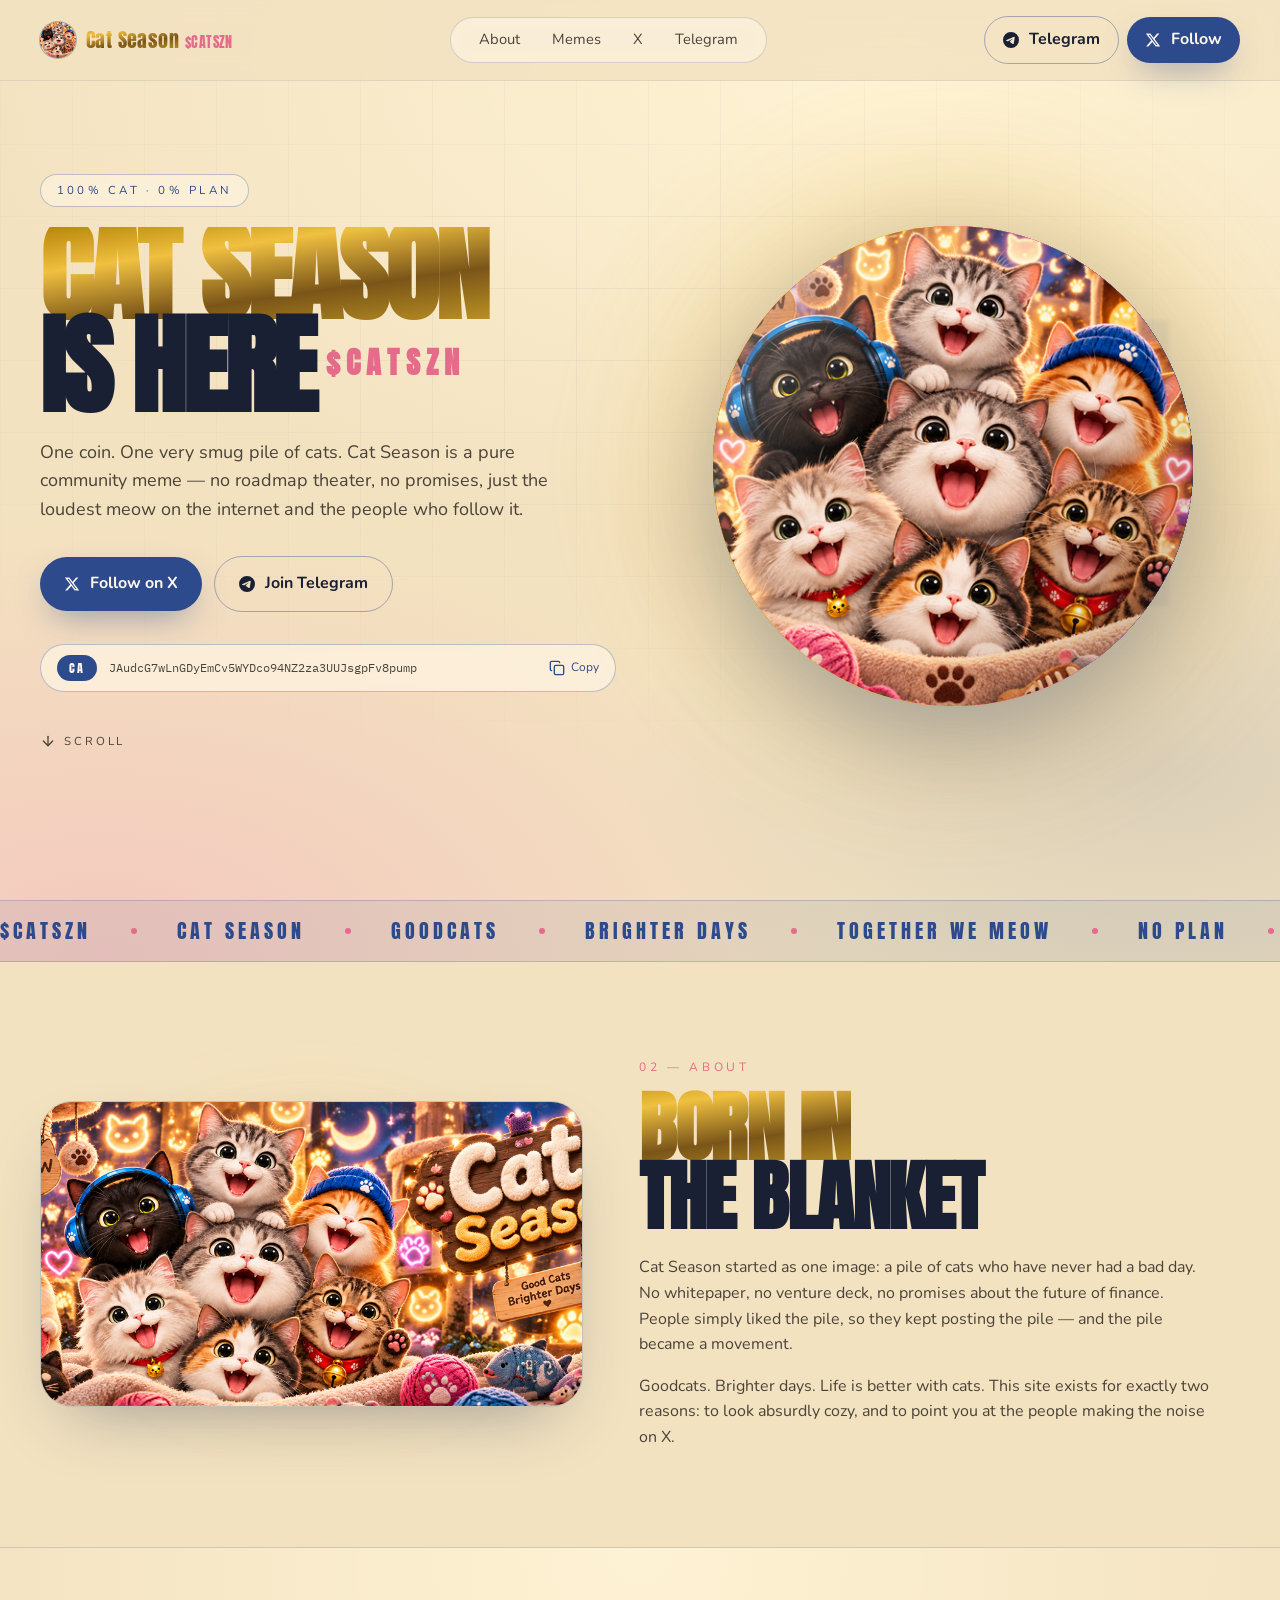
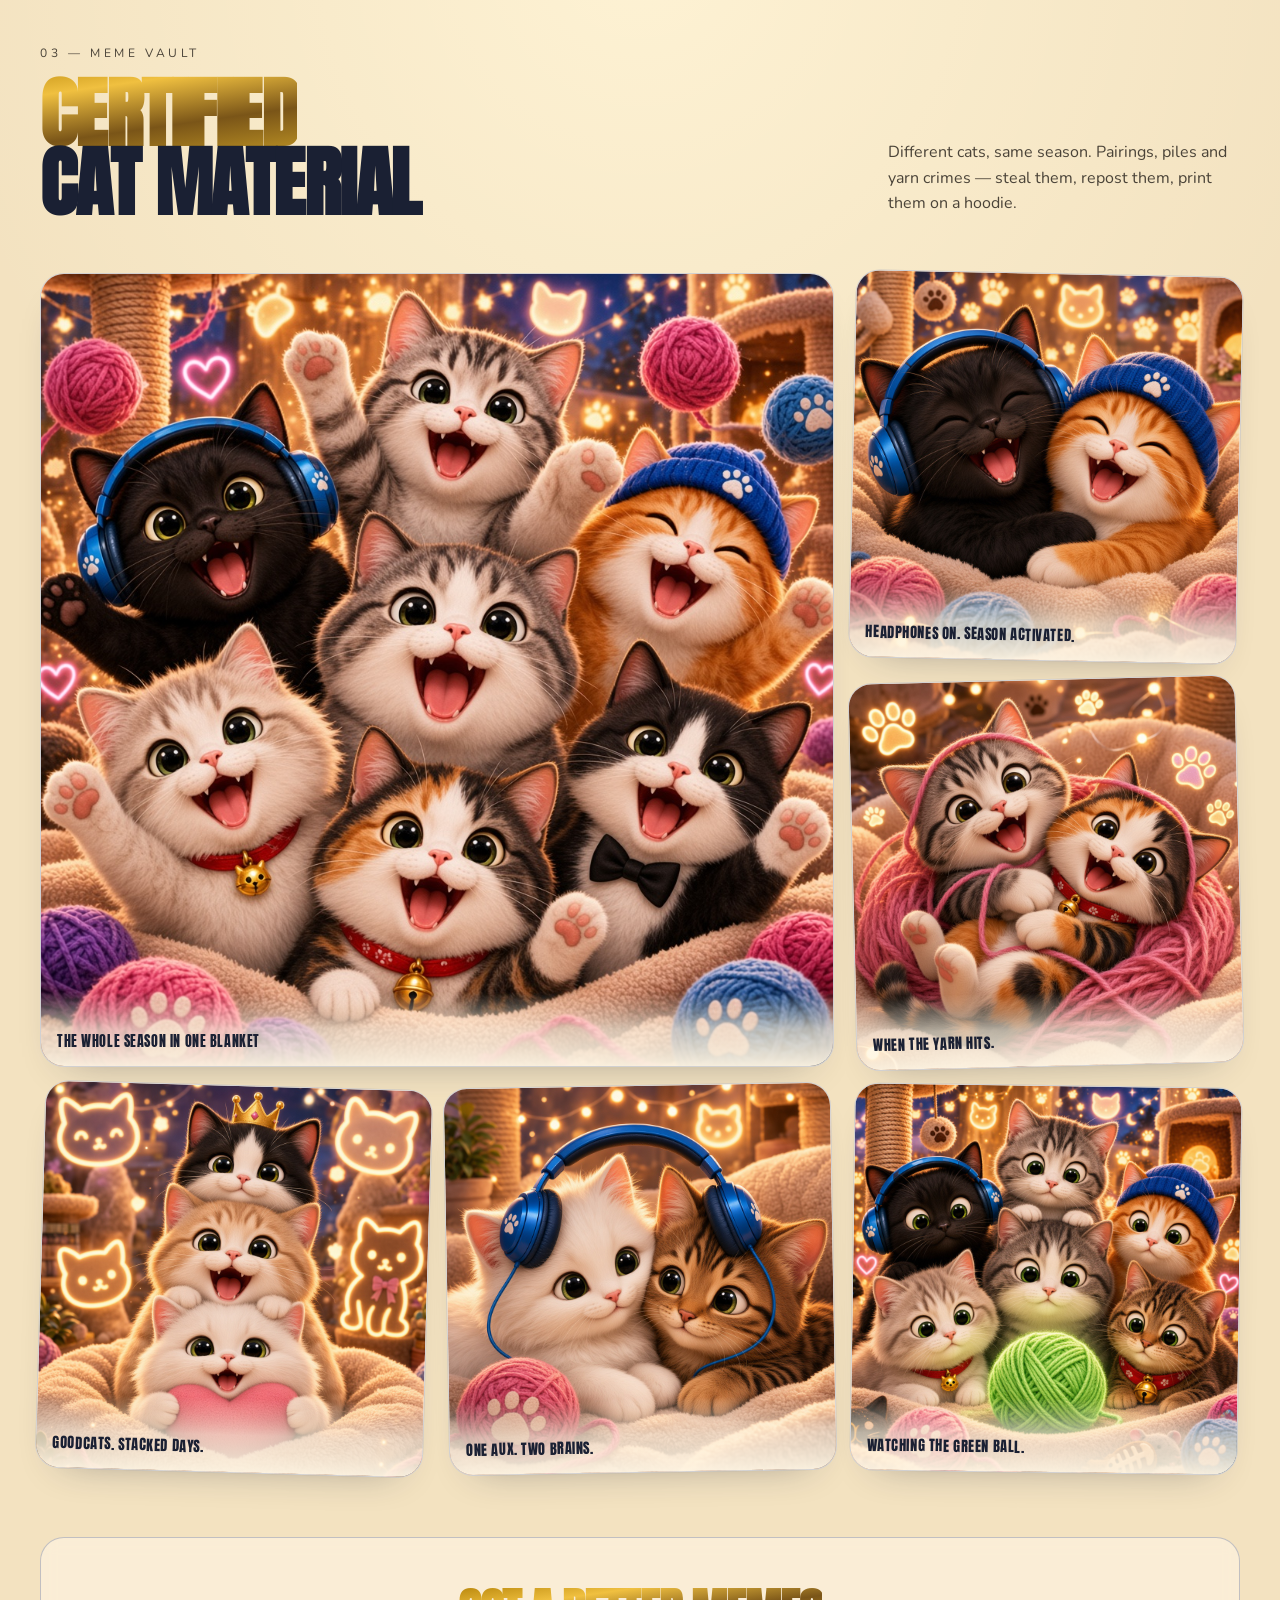
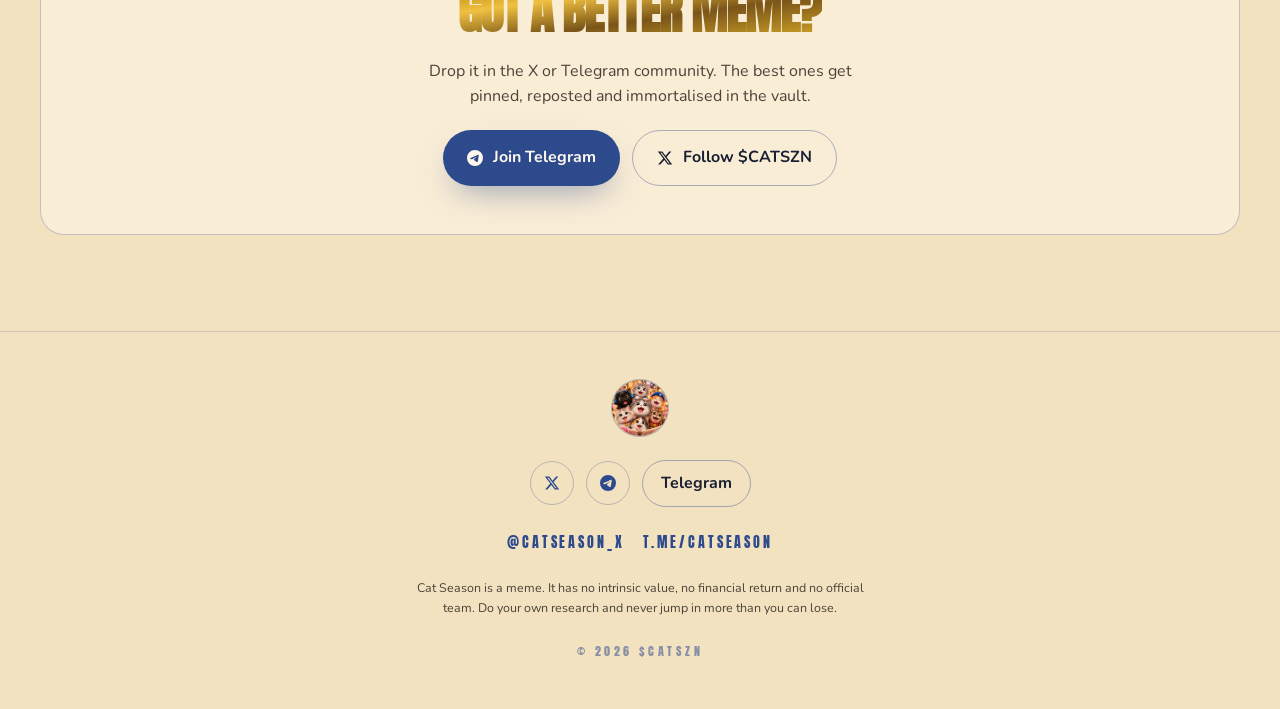
==== index.html @ 5173f19b "init" ====
<!DOCTYPE html>
<html lang="en">
<head>
  <meta charset="utf-8" />
  <meta name="viewport" content="width=device-width, initial-scale=1" />
  <title>Cat Season — $CATSZN</title>
  <meta name="description" content="One season. One pile. Infinite meows. Cat Season is a community-owned meme project built on goodcats and brighter days." />
  <meta name="theme-color" content="#f6ead2" />
  <meta name="color-scheme" content="light" />
  <meta property="og:title" content="Cat Season — $CATSZN" />
  <meta property="og:description" content="One season. One pile. Infinite meows. Cat Season is a community-owned meme project built on goodcats and brighter days." />
  <meta property="og:image" content="banner.png" />
  <meta name="twitter:card" content="summary_large_image" />
  <meta name="twitter:title" content="Cat Season — $CATSZN" />
  <meta name="twitter:description" content="One season. One pile. Infinite meows. Cat Season is a community-owned meme project built on goodcats and brighter days." />
  <meta name="twitter:image" content="banner.png" />
  <link rel="icon" href="logo.png" />
  <link rel="apple-touch-icon" href="logo.png" />
  <link rel="preload" href="logo.png" as="image" />
  <link rel="preload" href="banner.png" as="image" />
  <link rel="preload" href="memes/full-pile.png" as="image" />
  <link rel="preconnect" href="https://fonts.googleapis.com" />
  <link rel="preconnect" href="https://fonts.gstatic.com" crossorigin />
  <link href="https://fonts.googleapis.com/css2?family=Anton&family=Fredoka:wght@600;700&family=IBM+Plex+Mono:wght@500&family=Nunito:wght@400;600;700;800&display=swap" rel="stylesheet" />
  <link rel="stylesheet" href="theme.css" />
</head>
<body>
  <header class="site-header">
    <div class="shell header-inner">
      <a href="#top" class="brand">
        <img src="logo.png" alt="" />
        <span class="brand-name"><span class="text-gold">Cat Season</span><span class="brand-ticker">$CATSZN</span></span>
      </a>
      <nav class="menu">
        <a href="#about">About</a>
        <a href="#memes">Memes</a>
        <a href="https://x.com/catseason_x" target="_blank" rel="noreferrer">X</a>
        <a href="https://t.me/catseason" target="_blank" rel="noreferrer">Telegram</a>
      </nav>
      <div class="header-end">
        <a href="https://t.me/catseason" target="_blank" rel="noreferrer" class="btn btn-ghost" aria-label="Cat Season on Telegram">
          <svg viewBox="0 0 24 24" aria-hidden="true"><path d="M11.944 0A12 12 0 0 0 0 12a12 12 0 0 0 12 12 12 12 0 0 0 12-12A12 12 0 0 0 12 0a12 12 0 0 0-.056 0zm4.962 7.224c.1-.002.321.023.465.14a.506.506 0 0 1 .171.325c.016.093.036.306.02.472-.18 1.898-.962 6.502-1.36 8.627-.168.9-.499 1.201-.82 1.23-.696.065-1.225-.46-1.9-.902-1.056-.693-1.653-1.124-2.678-1.8-1.185-.78-.417-1.21.258-1.91.177-.184 3.247-2.977 3.307-3.23.007-.032.014-.15-.056-.212s-.174-.041-.249-.024c-.106.024-1.793 1.14-5.061 3.345-.48.33-.913.49-1.302.48-.428-.008-1.252-.241-1.865-.44-.752-.245-1.349-.374-1.297-.789.027-.216.325-.437.893-.663 3.498-1.524 5.83-2.529 6.998-3.014 3.332-1.386 4.025-1.627 4.476-1.635z"></path></svg>
          <span class="btn-label">Telegram</span>
        </a>
        <a href="https://x.com/catseason_x" target="_blank" rel="noreferrer" class="btn btn-primary">
          <svg viewBox="0 0 24 24" aria-hidden="true"><path d="M18.244 2.25h3.308l-7.227 8.26 8.502 11.24H16.17l-5.214-6.817L4.99 21.75H1.68l7.73-8.835L1.254 2.25H8.08l4.713 6.231zm-1.161 17.52h1.833L7.084 4.126H5.117z"></path></svg>
          <span class="btn-label">Follow</span>
        </a>
      </div>
    </div>
  </header>

  <main>
    <section id="top" class="hero">
      <div class="hero-glow" aria-hidden="true"></div>
      <div class="hero-grid" aria-hidden="true"></div>
      <div class="shell hero-inner">
        <div class="hero-copy">
          <p class="eyebrow">100% cat · 0% plan</p>
          <h1>
            <span class="text-gold title-line">Cat Season</span>
            <span class="title-line">is here<span class="ticker">$CATSZN</span></span>
          </h1>
          <p class="lede">One coin. One very smug pile of cats. Cat Season is a pure community meme — no roadmap theater, no promises, just the loudest meow on the internet and the people who follow it.</p>
          <div class="actions">
            <a href="https://x.com/catseason_x" target="_blank" rel="noreferrer" class="btn btn-primary">
              <svg viewBox="0 0 24 24" aria-hidden="true"><path d="M18.244 2.25h3.308l-7.227 8.26 8.502 11.24H16.17l-5.214-6.817L4.99 21.75H1.68l7.73-8.835L1.254 2.25H8.08l4.713 6.231zm-1.161 17.52h1.833L7.084 4.126H5.117z"></path></svg>
              Follow on X
            </a>
            <a href="https://t.me/catseason" target="_blank" rel="noreferrer" class="btn btn-ghost">
              <svg viewBox="0 0 24 24" aria-hidden="true"><path d="M11.944 0A12 12 0 0 0 0 12a12 12 0 0 0 12 12 12 12 0 0 0 12-12A12 12 0 0 0 12 0a12 12 0 0 0-.056 0zm4.962 7.224c.1-.002.321.023.465.14a.506.506 0 0 1 .171.325c.016.093.036.306.02.472-.18 1.898-.962 6.502-1.36 8.627-.168.9-.499 1.201-.82 1.23-.696.065-1.225-.46-1.9-.902-1.056-.693-1.653-1.124-2.678-1.8-1.185-.78-.417-1.21.258-1.91.177-.184 3.247-2.977 3.307-3.23.007-.032.014-.15-.056-.212s-.174-.041-.249-.024c-.106.024-1.793 1.14-5.061 3.345-.48.33-.913.49-1.302.48-.428-.008-1.252-.241-1.865-.44-.752-.245-1.349-.374-1.297-.789.027-.216.325-.437.893-.663 3.498-1.524 5.83-2.529 6.998-3.014 3.332-1.386 4.025-1.627 4.476-1.635z"></path></svg>
              Join Telegram
            </a>
          </div>
          <button type="button" class="ca-btn" id="ca-btn" data-ca="JAudcG7wLnGDyEmCv5WYDco94NZ2za3UUJsgpFv8pump">
            <span class="ca-pill">CA</span>
            <span class="ca-value" id="ca-value">JAudcG7wLnGDyEmCv5WYDco94NZ2za3UUJsgpFv8pump</span>
            <span class="ca-copy">
              <svg xmlns="http://www.w3.org/2000/svg" width="16" height="16" viewBox="0 0 24 24" fill="none" stroke="currentColor" stroke-width="2" stroke-linecap="round" stroke-linejoin="round" aria-hidden="true"><rect width="14" height="14" x="8" y="8" rx="2" ry="2"></rect><path d="M4 16c-1.1 0-2-.9-2-2V4c0-1.1.9-2 2-2h10c1.1 0 2 .9 2 2"></path></svg>
              <span class="btn-label" id="ca-label">Copy</span>
            </span>
          </button>
          <a href="#about" class="scroll-hint">
            <svg xmlns="http://www.w3.org/2000/svg" viewBox="0 0 24 24" fill="none" stroke="currentColor" stroke-width="2" stroke-linecap="round" stroke-linejoin="round" aria-hidden="true"><path d="M12 5v14"></path><path d="m19 12-7 7-7-7"></path></svg>
            Scroll
          </a>
        </div>
        <div class="hero-visual">
          <span class="watermark" aria-hidden="true">SZN</span>
          <div class="coin-scene">
            <div class="coin-aura" aria-hidden="true"></div>
            <div class="coin-float">
            <div class="coin-wrap" id="coin">
              <div class="coin">
                <div class="coin-edge" style="transform:translateZ(-13px)"></div>
                <div class="coin-edge" style="transform:translateZ(-11.47px)"></div>
                <div class="coin-edge" style="transform:translateZ(-9.94px)"></div>
                <div class="coin-edge" style="transform:translateZ(-8.41px)"></div>
                <div class="coin-edge" style="transform:translateZ(-6.88px)"></div>
                <div class="coin-edge" style="transform:translateZ(-5.35px)"></div>
                <div class="coin-edge" style="transform:translateZ(-3.82px)"></div>
                <div class="coin-edge" style="transform:translateZ(-2.29px)"></div>
                <div class="coin-edge" style="transform:translateZ(-0.76px)"></div>
                <div class="coin-edge" style="transform:translateZ(0.76px)"></div>
                <div class="coin-edge" style="transform:translateZ(2.29px)"></div>
                <div class="coin-edge" style="transform:translateZ(3.82px)"></div>
                <div class="coin-edge" style="transform:translateZ(5.35px)"></div>
                <div class="coin-edge" style="transform:translateZ(6.88px)"></div>
                <div class="coin-edge" style="transform:translateZ(8.41px)"></div>
                <div class="coin-edge" style="transform:translateZ(9.94px)"></div>
                <div class="coin-edge" style="transform:translateZ(11.47px)"></div>
                <div class="coin-edge" style="transform:translateZ(13px)"></div>
                <div class="coin-face" style="transform:translateZ(14px)">
                  <img src="logo.png" alt="Cat Season logo — a pile of smiling cats in a yarn nest" />
                  <div class="coin-sheen" aria-hidden="true"></div>
                </div>
                <div class="coin-face coin-back" style="transform:rotateY(180deg) translateZ(14px)">
                  <span aria-hidden="true">C</span>
                </div>
              </div>
            </div>
            </div>
          </div>
        </div>
      </div>

      <div class="marquee">
        <div class="marquee-track" aria-hidden="true">
          <span class="marquee-item">$CATSZN<span class="dot"></span></span>
          <span class="marquee-item">Cat Season<span class="dot"></span></span>
          <span class="marquee-item">Goodcats<span class="dot"></span></span>
          <span class="marquee-item">Brighter Days<span class="dot"></span></span>
          <span class="marquee-item">Together we meow<span class="dot"></span></span>
          <span class="marquee-item">No plan<span class="dot"></span></span>
          <span class="marquee-item">Pure vibes<span class="dot"></span></span>
          <span class="marquee-item">Life is better with cats<span class="dot"></span></span>
          <span class="marquee-item">$CATSZN<span class="dot"></span></span>
          <span class="marquee-item">Cat Season<span class="dot"></span></span>
          <span class="marquee-item">Goodcats<span class="dot"></span></span>
          <span class="marquee-item">Brighter Days<span class="dot"></span></span>
          <span class="marquee-item">Together we meow<span class="dot"></span></span>
          <span class="marquee-item">No plan<span class="dot"></span></span>
          <span class="marquee-item">Pure vibes<span class="dot"></span></span>
          <span class="marquee-item">Life is better with cats<span class="dot"></span></span>
        </div>
      </div>
    </section>

    <section id="about" class="section">
      <div class="shell about-grid">
        <div class="banner-wrap">
          <div class="banner-glow" aria-hidden="true"></div>
          <img src="banner.png" alt="Cat Season banner — the crew piled under fairy lights with a Cat Season sign" />
        </div>
        <div>
          <p class="kicker">02 — About</p>
          <h2><span class="text-gold">Born in</span><br /><span>the blanket</span></h2>
          <p class="prose">Cat Season started as one image: a pile of cats who have never had a bad day. No whitepaper, no venture deck, no promises about the future of finance. People simply liked the pile, so they kept posting the pile — and the pile became a movement.</p>
          <p class="prose">Goodcats. Brighter days. Life is better with cats. This site exists for exactly two reasons: to look absurdly cozy, and to point you at the people making the noise on X.</p>
        </div>
      </div>
    </section>

    <section id="memes" class="section memes">
      <div class="memes-glow" aria-hidden="true"></div>
      <div class="shell">
        <div class="memes-head">
          <div>
            <p class="kicker">03 — Meme vault</p>
            <h2><span class="text-gold">Certified</span><br /><span>cat material</span></h2>
          </div>
          <p>Different cats, same season. Pairings, piles and yarn crimes — steal them, repost them, print them on a hoodie.</p>
        </div>
        <div class="meme-bento">
          <figure class="meme meme-feature">
            <button type="button" class="meme-open" data-src="memes/full-pile.png" data-caption="the whole season in one blanket">
              <img src="memes/full-pile.png" alt="The Cat Season crew piled together — headphones, beanie, tabby, calico, white, and tuxedo cats" />
            </button>
            <figcaption>the whole season in one blanket</figcaption>
          </figure>
          <figure class="meme">
            <button type="button" class="meme-open" data-src="memes/duo-headphones.png" data-caption="headphones on. season activated.">
              <img src="memes/duo-headphones.png" alt="Black headphones cat and orange beanie cat laughing together" />
            </button>
            <figcaption>headphones on. season activated.</figcaption>
          </figure>
          <figure class="meme">
            <button type="button" class="meme-open" data-src="memes/yarn-chaos.png" data-caption="when the yarn hits.">
              <img src="memes/yarn-chaos.png" alt="Silver tabby and calico kitten tangled in a giant pink yarn ball" />
            </button>
            <figcaption>when the yarn hits.</figcaption>
          </figure>
          <figure class="meme">
            <button type="button" class="meme-open" data-src="memes/stack.png" data-caption="goodcats. stacked days.">
              <img src="memes/stack.png" alt="White heart-pillow cat, cream tabby, and crowned tuxedo stacked as a totem" />
            </button>
            <figcaption>goodcats. stacked days.</figcaption>
          </figure>
          <figure class="meme">
            <button type="button" class="meme-open" data-src="memes/shared-aux.png" data-caption="one aux. two brains.">
              <img src="memes/shared-aux.png" alt="White kitten and brown tabby sharing one pair of blue headphones" />
            </button>
            <figcaption>one aux. two brains.</figcaption>
          </figure>
          <figure class="meme">
            <button type="button" class="meme-open" data-src="memes/green-yarn.png" data-caption="watching the green ball.">
              <img src="memes/green-yarn.png" alt="Six different Cat Season cats staring at a glowing green yarn ball" />
            </button>
            <figcaption>watching the green ball.</figcaption>
          </figure>
        </div>
        <div class="cta-card">
          <h3 class="text-gold">Got a better meme?</h3>
          <p>Drop it in the X or Telegram community. The best ones get pinned, reposted and immortalised in the vault.</p>
          <div class="cta-actions">
            <a href="https://t.me/catseason" target="_blank" rel="noreferrer" class="btn btn-primary">
              <svg viewBox="0 0 24 24" aria-hidden="true"><path d="M11.944 0A12 12 0 0 0 0 12a12 12 0 0 0 12 12 12 12 0 0 0 12-12A12 12 0 0 0 12 0a12 12 0 0 0-.056 0zm4.962 7.224c.1-.002.321.023.465.14a.506.506 0 0 1 .171.325c.016.093.036.306.02.472-.18 1.898-.962 6.502-1.36 8.627-.168.9-.499 1.201-.82 1.23-.696.065-1.225-.46-1.9-.902-1.056-.693-1.653-1.124-2.678-1.8-1.185-.78-.417-1.21.258-1.91.177-.184 3.247-2.977 3.307-3.23.007-.032.014-.15-.056-.212s-.174-.041-.249-.024c-.106.024-1.793 1.14-5.061 3.345-.48.33-.913.49-1.302.48-.428-.008-1.252-.241-1.865-.44-.752-.245-1.349-.374-1.297-.789.027-.216.325-.437.893-.663 3.498-1.524 5.83-2.529 6.998-3.014 3.332-1.386 4.025-1.627 4.476-1.635z"></path></svg>
              Join Telegram
            </a>
            <a href="https://x.com/catseason_x" target="_blank" rel="noreferrer" class="btn btn-ghost">
              <svg viewBox="0 0 24 24" aria-hidden="true"><path d="M18.244 2.25h3.308l-7.227 8.26 8.502 11.24H16.17l-5.214-6.817L4.99 21.75H1.68l7.73-8.835L1.254 2.25H8.08l4.713 6.231zm-1.161 17.52h1.833L7.084 4.126H5.117z"></path></svg>
              Follow $CATSZN
            </a>
          </div>
        </div>
      </div>
    </section>
  </main>

  <footer class="site-footer">
    <div class="shell footer-inner">
      <img src="logo.png" alt="" />
      <div class="footer-links">
        <a href="https://x.com/catseason_x" target="_blank" rel="noreferrer" aria-label="Cat Season on X" class="icon-btn">
          <svg viewBox="0 0 24 24" aria-hidden="true"><path d="M18.244 2.25h3.308l-7.227 8.26 8.502 11.24H16.17l-5.214-6.817L4.99 21.75H1.68l7.73-8.835L1.254 2.25H8.08l4.713 6.231zm-1.161 17.52h1.833L7.084 4.126H5.117z"></path></svg>
        </a>
        <a href="https://t.me/catseason" target="_blank" rel="noreferrer" aria-label="Cat Season on Telegram" class="icon-btn">
          <svg viewBox="0 0 24 24" aria-hidden="true"><path d="M11.944 0A12 12 0 0 0 0 12a12 12 0 0 0 12 12 12 12 0 0 0 12-12A12 12 0 0 0 12 0a12 12 0 0 0-.056 0zm4.962 7.224c.1-.002.321.023.465.14a.506.506 0 0 1 .171.325c.016.093.036.306.02.472-.18 1.898-.962 6.502-1.36 8.627-.168.9-.499 1.201-.82 1.23-.696.065-1.225-.46-1.9-.902-1.056-.693-1.653-1.124-2.678-1.8-1.185-.78-.417-1.21.258-1.91.177-.184 3.247-2.977 3.307-3.23.007-.032.014-.15-.056-.212s-.174-.041-.249-.024c-.106.024-1.793 1.14-5.061 3.345-.48.33-.913.49-1.302.48-.428-.008-1.252-.241-1.865-.44-.752-.245-1.349-.374-1.297-.789.027-.216.325-.437.893-.663 3.498-1.524 5.83-2.529 6.998-3.014 3.332-1.386 4.025-1.627 4.476-1.635z"></path></svg>
        </a>
        <a href="https://t.me/catseason" target="_blank" rel="noreferrer" class="btn btn-ghost">Telegram</a>
      </div>
      <div class="footer-handles">
        <a href="https://x.com/catseason_x" target="_blank" rel="noreferrer" class="footer-handle">@catseason_x</a>
        <a href="https://t.me/catseason" target="_blank" rel="noreferrer" class="footer-handle">t.me/catseason</a>
      </div>
      <p class="disclaimer">Cat Season is a meme. It has no intrinsic value, no financial return and no official team. Do your own research and never jump in more than you can lose.</p>
      <p class="copy">© 2026 $CATSZN</p>
    </div>
  </footer>

  <div class="lightbox" id="lightbox" hidden>
    <button type="button" class="lightbox-backdrop" id="lightbox-backdrop" aria-label="Close preview"></button>
    <figure class="lightbox-card">
      <button type="button" class="lightbox-close" id="lightbox-close" aria-label="Close">Close</button>
      <img id="lightbox-img" alt="" />
      <figcaption id="lightbox-caption"></figcaption>
    </figure>
  </div>

  <script>
    const coin = document.getElementById("coin");
    if (coin) {
      const scene = coin.closest(".coin-scene");
      const reset = () => { coin.style.transform = "rotateX(0deg) rotateZ(0deg)"; };
      scene.addEventListener("pointermove", (event) => {
        const box = scene.getBoundingClientRect();
        const x = (event.clientX - box.left) / box.width - 0.5;
        const y = (event.clientY - box.top) / box.height - 0.5;
        coin.style.transform = `rotateX(${(-y * 14).toFixed(2)}deg) rotateZ(${(x * 16).toFixed(2)}deg)`;
      });
      scene.addEventListener("pointerleave", reset);
    }

    const caBtn = document.getElementById("ca-btn");
    const caValue = document.getElementById("ca-value");
    const caLabel = document.getElementById("ca-label");
    if (caBtn) {
      caBtn.addEventListener("click", async () => {
        const ca = caBtn.dataset.ca;
        if (!ca) return;
        try {
          await navigator.clipboard.writeText(ca);
          if (caLabel) caLabel.textContent = "Copied";
          setTimeout(() => { if (caLabel) caLabel.textContent = "Copy"; }, 1400);
        } catch {
          if (caValue) {
            const range = document.createRange();
            range.selectNodeContents(caValue);
            const selection = window.getSelection();
            selection.removeAllRanges();
            selection.addRange(range);
          }
        }
      });
    }

    const lightbox = document.getElementById("lightbox");
    const lightboxImg = document.getElementById("lightbox-img");
    const lightboxCaption = document.getElementById("lightbox-caption");
    const closeLightbox = () => {
      lightbox.hidden = true;
      lightboxImg.removeAttribute("src");
      document.body.style.overflow = "";
    };
    document.querySelectorAll(".meme-open").forEach((button) => {
      button.addEventListener("click", () => {
        const thumb = button.querySelector("img");
        lightboxImg.src = button.dataset.src || thumb?.currentSrc || thumb?.src || "";
        lightboxImg.alt = thumb?.alt || "";
        lightboxCaption.textContent = button.dataset.caption || "";
        lightbox.hidden = false;
        document.body.style.overflow = "hidden";
      });
    });
    document.getElementById("lightbox-close").addEventListener("click", closeLightbox);
    document.getElementById("lightbox-backdrop").addEventListener("click", closeLightbox);
    document.addEventListener("keydown", (event) => {
      if (event.key === "Escape" && !lightbox.hidden) closeLightbox();
    });
  </script>
</body>
</html>
---- theme.css ----
*,
*::before,
*::after {
  box-sizing: border-box;
  margin: 0;
  padding: 0;
}

:root {
  --background: #f3e2c0;
  --foreground: #1a2033;
  --card: #fff6e4;
  --card-foreground: #1c2438;
  --primary: #2d4a8c;
  --primary-foreground: #fff8ee;
  --secondary: #f3d6ae;
  --muted: #efe0c0;
  --muted-foreground: #4a4338;
  --accent: #e56b8a;
  --accent-foreground: #fff7f4;
  --gold-hi: #f6e08a;
  --gold-mid: #e8b84a;
  --gold-lo: #b8860b;
  --navy: #1a2438;
  --peach: #f3d4ae;
  --yarn: #f4a8bc;
  --border: #c9a46a55;
  --shadow: 0 28px 70px -30px rgba(36, 48, 80, 0.45);
  --display: "Anton", "Fredoka", system-ui, sans-serif;
  --sans: "Nunito", system-ui, sans-serif;
  --mono: "IBM Plex Mono", ui-monospace, monospace;
}

html {
  scroll-behavior: smooth;
}

body {
  font-family: var(--sans);
  color: var(--foreground);
  background: var(--background);
  line-height: 1.6;
  min-height: 100vh;
  overflow-x: hidden;
  -webkit-font-smoothing: antialiased;
}

img {
  max-width: 100%;
  display: block;
}

a {
  color: inherit;
  text-decoration: none;
}

button {
  font: inherit;
  color: inherit;
  cursor: pointer;
  background: none;
  border: 0;
}

.shell {
  width: min(1200px, calc(100% - 32px));
  margin-inline: auto;
}

.font-display {
  font-family: var(--display);
  font-weight: 700;
}

.text-gold {
  color: transparent;
  background-image: linear-gradient(
    172deg,
    #b8860b 0%,
    #f0c040 26%,
    #7a5518 58%,
    #d4a828 100%
  );
  -webkit-background-clip: text;
  background-clip: text;
}

/* Header */
.site-header {
  position: fixed;
  inset: 0 0 auto;
  z-index: 50;
  border-bottom: 1px solid rgba(45, 74, 140, 0.1);
  background: color-mix(in oklab, var(--background) 80%, transparent);
  backdrop-filter: blur(14px);
}

.header-inner {
  display: flex;
  align-items: center;
  justify-content: space-between;
  gap: 16px;
  padding: 16px 0;
}

.brand {
  display: flex;
  align-items: center;
  gap: 10px;
}

.brand img {
  width: 36px;
  height: 36px;
  border-radius: 999px;
  object-fit: cover;
  box-shadow: 0 0 0 1px rgba(45, 74, 140, 0.35);
}

.brand-name {
  font-family: var(--display);
  font-size: 1.25rem;
  letter-spacing: 0.02em;
}

.brand-ticker {
  margin-left: 6px;
  font-size: 0.85rem;
  color: var(--accent);
}

.menu {
  display: none;
  align-items: center;
  gap: 32px;
  padding: 10px 28px;
  border-radius: 999px;
  border: 1px solid rgba(45, 74, 140, 0.2);
  background: color-mix(in oklab, var(--card) 60%, transparent);
  color: var(--muted-foreground);
  font-size: 0.92rem;
  backdrop-filter: blur(8px);
}

.menu a:hover {
  color: var(--primary);
}

.header-end {
  display: flex;
  align-items: center;
  gap: 8px;
}

.btn {
  display: inline-flex;
  align-items: center;
  justify-content: center;
  gap: 10px;
  border-radius: 999px;
  padding: 10px 18px;
  font-weight: 700;
  transition: transform 0.2s ease, background 0.2s ease, border-color 0.2s ease;
}

.btn:hover {
  transform: scale(1.05);
}

.btn-primary {
  background: var(--primary);
  color: var(--primary-foreground);
  box-shadow: 0 14px 34px -12px rgba(45, 74, 140, 0.55);
}

.btn-ghost {
  border: 1px solid rgba(45, 74, 140, 0.4);
  color: var(--foreground);
}

.btn-ghost:hover {
  border-color: var(--primary);
  background: rgba(45, 74, 140, 0.08);
}

.btn svg {
  width: 16px;
  height: 16px;
  fill: currentColor;
}

.btn-label {
  display: none;
}

/* Hero */
.hero {
  position: relative;
  isolation: isolate;
  overflow: hidden;
}

.hero-glow,
.hero-grid {
  position: absolute;
  inset: 0;
  z-index: -1;
  pointer-events: none;
}

.hero-glow {
  background:
    radial-gradient(120% 80% at 70% 8%, rgba(255, 244, 214, 0.95) 0%, transparent 62%),
    radial-gradient(90% 70% at 8% 100%, rgba(244, 168, 188, 0.45) 0%, transparent 65%),
    radial-gradient(70% 50% at 90% 80%, rgba(45, 74, 140, 0.12) 0%, transparent 60%);
}

.hero-grid {
  opacity: 0.45;
  background-image:
    linear-gradient(rgba(45, 74, 140, 0.14) 1px, transparent 1px),
    linear-gradient(90deg, rgba(45, 74, 140, 0.14) 1px, transparent 1px);
  background-size: 72px 72px;
  mask-image: radial-gradient(100% 70% at 50% 30%, black, transparent 75%);
}

.hero-inner {
  display: grid;
  min-height: 100svh;
  grid-template-columns: 1fr;
  align-items: center;
  gap: 40px;
  padding: 112px 0 64px;
}

.hero-copy { order: 2; }
.hero-visual { order: 1; }

.eyebrow {
  display: inline-flex;
  align-items: center;
  gap: 8px;
  margin-bottom: 20px;
  padding: 6px 16px;
  border-radius: 999px;
  border: 1px solid rgba(45, 74, 140, 0.3);
  background: color-mix(in oklab, var(--card) 60%, transparent);
  color: var(--primary);
  font-size: 0.72rem;
  letter-spacing: 0.28em;
  text-transform: uppercase;
  backdrop-filter: blur(8px);
}

.hero h1 {
  font-family: var(--display);
  font-size: clamp(3.2rem, 10vw, 6.8rem);
  line-height: 0.86;
  letter-spacing: -0.03em;
  text-transform: uppercase;
}

.title-line {
  display: block;
}

.title-line.text-gold {
  white-space: nowrap;
}

.hero h1 .ticker {
  margin-left: 12px;
  vertical-align: super;
  font-size: 0.28em;
  letter-spacing: 0.2em;
  color: var(--accent);
}

.lede {
  margin-top: 24px;
  max-width: 32rem;
  color: var(--muted-foreground);
  font-size: 1.05rem;
}

.actions {
  display: flex;
  flex-wrap: wrap;
  align-items: center;
  gap: 12px;
  margin-top: 32px;
}

.actions .btn {
  padding: 14px 24px;
}

.ca-btn {
  display: flex;
  width: 100%;
  max-width: 36rem;
  align-items: center;
  gap: 12px;
  margin-top: 32px;
  padding: 10px 16px;
  border-radius: 999px;
  border: 1px solid rgba(45, 74, 140, 0.3);
  background: color-mix(in oklab, var(--card) 70%, transparent);
  text-align: left;
  backdrop-filter: blur(8px);
}

.ca-btn:hover {
  border-color: rgba(45, 74, 140, 0.7);
  background: var(--card);
}

.ca-pill {
  flex-shrink: 0;
  border-radius: 999px;
  background: var(--primary);
  color: var(--primary-foreground);
  padding: 4px 12px;
  font-family: var(--display);
  font-size: 0.72rem;
  letter-spacing: 0.16em;
}

.ca-value {
  min-width: 0;
  flex: 1;
  overflow: hidden;
  text-overflow: ellipsis;
  white-space: nowrap;
  font-family: var(--mono);
  font-size: 0.78rem;
  color: var(--muted-foreground);
}

.ca-copy {
  display: flex;
  flex-shrink: 0;
  align-items: center;
  gap: 6px;
  color: var(--primary);
  font-size: 0.75rem;
}

.scroll-hint {
  display: none;
  align-items: center;
  gap: 8px;
  margin-top: 40px;
  color: var(--muted-foreground);
  font-size: 0.72rem;
  letter-spacing: 0.25em;
  text-transform: uppercase;
}

.scroll-hint:hover {
  color: var(--primary);
}

.scroll-hint svg {
  width: 16px;
  height: 16px;
  animation: bounce 1.2s infinite;
}

.hero-visual {
  position: relative;
  display: grid;
  place-items: center;
}

.watermark {
  position: absolute;
  z-index: -1;
  font-family: var(--display);
  font-size: clamp(9rem, 26vw, 22rem);
  line-height: 1;
  color: rgba(45, 74, 140, 0.07);
  filter: blur(2px);
  user-select: none;
  pointer-events: none;
}

.coin-scene {
  position: relative;
  display: grid;
  place-items: center;
  width: 100%;
  perspective: 900px;
}

.coin-aura {
  position: absolute;
  aspect-ratio: 1;
  width: 118%;
  border-radius: 999px;
  opacity: 0.8;
  filter: blur(48px);
  background: radial-gradient(circle, rgba(255, 244, 214, 0.9) 0%, rgba(232, 184, 74, 0.45) 44%, transparent 72%);
}

.coin-float {
  position: relative;
  width: 100%;
  display: grid;
  place-items: center;
  animation: float 5.5s ease-in-out infinite;
}

.coin-wrap {
  position: relative;
  aspect-ratio: 1;
  width: 100%;
  max-width: 19rem;
  transform-style: preserve-3d;
  filter: drop-shadow(0 30px 45px rgba(45, 74, 140, 0.35));
}

.coin {
  position: absolute;
  inset: 0;
  transform-style: preserve-3d;
}

.coin-edge {
  position: absolute;
  inset: 0;
  border-radius: 999px;
  background: linear-gradient(90deg, #c9922e, #f0c040, #e8789a, #2d4a8c);
  transform-style: preserve-3d;
}

.coin-face {
  position: absolute;
  inset: 0;
  border-radius: 999px;
  overflow: hidden;
  backface-visibility: hidden;
}

.coin-face img {
  width: 100%;
  height: 100%;
  object-fit: cover;
}

.coin-sheen {
  position: absolute;
  inset: 0;
  border-radius: 999px;
  background: linear-gradient(125deg, rgba(255, 255, 255, 0.45) 0%, transparent 38%, transparent 62%, rgba(28, 36, 56, 0.28) 100%);
}

.coin-back {
  display: grid;
  place-items: center;
  background: radial-gradient(circle at 32% 28%, #f6e08a 0%, #e8b84a 42%, #c45d72 100%);
}

.coin-back span {
  font-family: var(--display);
  font-size: clamp(5rem, 18vw, 9rem);
  line-height: 1;
  color: rgba(255, 248, 238, 0.88);
}

/* Marquee */
.marquee {
  position: relative;
  overflow: hidden;
  border-block: 1px solid rgba(45, 74, 140, 0.22);
  background: rgba(45, 74, 140, 0.08);
  padding: 14px 0;
}

.marquee-track {
  display: flex;
  width: max-content;
  align-items: center;
  gap: 40px;
  white-space: nowrap;
  animation: marquee 42s linear infinite;
}

.marquee-item {
  display: flex;
  align-items: center;
  gap: 40px;
  font-family: var(--display);
  font-size: clamp(1rem, 2vw, 1.25rem);
  letter-spacing: 0.2em;
  text-transform: uppercase;
  color: var(--primary);
}

.dot {
  width: 6px;
  height: 6px;
  border-radius: 999px;
  background: var(--accent);
}

/* Sections */
.section {
  position: relative;
  overflow: hidden;
  padding: 96px 0;
}

.about-grid {
  display: grid;
  gap: 56px;
}

.banner-wrap {
  position: relative;
}

.banner-glow {
  position: absolute;
  inset: 24px;
  z-index: -1;
  border-radius: 999px;
  opacity: 0.6;
  filter: blur(48px);
  background: radial-gradient(circle, rgba(232, 184, 74, 0.55) 0%, transparent 68%);
}

.banner-wrap img {
  width: 100%;
  aspect-ratio: 16 / 9;
  object-fit: cover;
  object-position: center;
  border-radius: 2rem;
  border: 1px solid rgba(45, 74, 140, 0.22);
  box-shadow: var(--shadow);
  animation: float 6.5s ease-in-out infinite;
}

.kicker {
  margin-bottom: 16px;
  color: var(--accent);
  font-size: 0.75rem;
  letter-spacing: 0.3em;
  text-transform: uppercase;
}

.section h2 {
  font-family: var(--display);
  font-size: clamp(2.6rem, 6vw, 4.8rem);
  line-height: 0.9;
  letter-spacing: -0.02em;
  text-transform: uppercase;
}

.prose {
  margin-top: 24px;
  max-width: 36rem;
  color: var(--muted-foreground);
}

.prose + .prose {
  margin-top: 16px;
}

.memes {
  border-top: 1px solid rgba(45, 74, 140, 0.18);
}

.memes-glow {
  position: absolute;
  inset: 0;
  z-index: -1;
  background: radial-gradient(90% 60% at 50% 0%, rgba(255, 244, 214, 0.9) 0%, transparent 62%);
}

.memes-head {
  display: flex;
  flex-direction: column;
  gap: 24px;
}

.memes-head p {
  max-width: 22rem;
  color: var(--muted-foreground);
}

.meme-bento {
  display: grid;
  grid-template-columns: 1fr 1fr;
  gap: 14px;
  margin-top: 56px;
}

.meme {
  position: relative;
  overflow: hidden;
  border-radius: 1.5rem;
  border: 1px solid rgba(45, 74, 140, 0.22);
  background: var(--card);
  box-shadow: 0 18px 40px -28px rgba(28, 36, 56, 0.45);
  transition: transform 0.3s ease, box-shadow 0.3s ease;
}

.meme:nth-child(2) { transform: rotate(1.2deg); }
.meme:nth-child(3) { transform: rotate(-1.4deg); }
.meme:nth-child(4) { transform: rotate(1.6deg); }
.meme:nth-child(5) { transform: rotate(-1deg); }
.meme:nth-child(6) { transform: rotate(0.8deg); }

.meme:hover {
  z-index: 2;
  transform: rotate(0deg) translateY(-4px);
  box-shadow: 0 28px 50px -24px rgba(28, 36, 56, 0.5);
}

.meme-feature {
  grid-column: 1 / -1;
  transform: none;
}

.meme-open {
  display: block;
  width: 100%;
  padding: 0;
  cursor: zoom-in;
}

.meme img {
  width: 100%;
  aspect-ratio: 1;
  object-fit: cover;
  transition: transform 0.5s ease;
}

.meme-feature img {
  aspect-ratio: 16 / 11;
}

.meme:hover img {
  transform: scale(1.04);
}

.meme figcaption {
  position: absolute;
  inset: auto 0 0;
  padding: 40px 16px 16px;
  background: linear-gradient(to top, rgba(255, 246, 228, 0.96), rgba(255, 246, 228, 0.7), transparent);
  font-family: var(--display);
  font-size: 0.78rem;
  letter-spacing: 0.04em;
  line-height: 1.25;
  text-transform: uppercase;
  pointer-events: none;
}

.lightbox {
  position: fixed;
  inset: 0;
  z-index: 80;
  display: grid;
  place-items: center;
  padding: 20px;
}

.lightbox[hidden] {
  display: none;
}

.lightbox-backdrop {
  position: absolute;
  inset: 0;
  border: 0;
  padding: 0;
  background: rgba(26, 36, 56, 0.72);
  backdrop-filter: blur(10px);
  cursor: zoom-out;
}

.lightbox-card {
  position: relative;
  z-index: 1;
  width: min(860px, 100%);
  margin: 0;
  overflow: hidden;
  border-radius: 1.5rem;
  background: var(--card);
  box-shadow: 0 40px 80px -30px rgba(28, 36, 56, 0.55);
}

.lightbox-card img {
  display: block;
  width: 100%;
  height: auto;
  max-height: min(78vh, 860px);
  aspect-ratio: auto;
  object-fit: contain;
  background: #1a2438;
  transform: none;
}

.lightbox-card figcaption {
  position: static;
  padding: 16px 20px 20px;
  background: none;
  font-family: var(--display);
  letter-spacing: 0.06em;
  text-transform: uppercase;
  color: var(--foreground);
}

.lightbox-close {
  position: absolute;
  top: 12px;
  right: 12px;
  z-index: 2;
  border-radius: 999px;
  padding: 8px 14px;
  background: rgba(255, 246, 228, 0.92);
  color: var(--primary);
  font-size: 0.75rem;
  font-weight: 800;
  letter-spacing: 0.08em;
  text-transform: uppercase;
}

.cta-card {
  display: flex;
  flex-direction: column;
  align-items: center;
  gap: 20px;
  margin-top: 64px;
  padding: 48px 24px;
  border-radius: 1.5rem;
  border: 1px solid rgba(45, 74, 140, 0.28);
  background: color-mix(in oklab, var(--card) 60%, transparent);
  text-align: center;
  backdrop-filter: blur(8px);
}

.cta-card h3 {
  font-family: var(--display);
  font-size: clamp(1.8rem, 4vw, 3rem);
  line-height: 1.1;
  letter-spacing: -0.02em;
  text-transform: uppercase;
}

.cta-card p {
  max-width: 28rem;
  color: var(--muted-foreground);
}

.cta-actions {
  display: flex;
  flex-wrap: wrap;
  justify-content: center;
  gap: 12px;
}

.cta-actions .btn {
  padding: 14px 24px;
}

/* Footer */
.site-footer {
  border-top: 1px solid rgba(45, 74, 140, 0.18);
  padding: 48px 0;
}

.footer-inner {
  display: flex;
  flex-direction: column;
  align-items: center;
  gap: 24px;
}

.site-footer img {
  width: 56px;
  height: 56px;
  border-radius: 999px;
  object-fit: cover;
  box-shadow: 0 0 0 1px rgba(45, 74, 140, 0.35);
}

.footer-links {
  display: flex;
  align-items: center;
  gap: 12px;
}

.icon-btn {
  display: grid;
  width: 44px;
  height: 44px;
  place-items: center;
  border-radius: 999px;
  border: 1px solid rgba(45, 74, 140, 0.3);
  color: var(--primary);
}

.icon-btn:hover {
  background: var(--primary);
  color: var(--primary-foreground);
}

.icon-btn svg {
  width: 16px;
  height: 16px;
  fill: currentColor;
}

.footer-handles {
  display: flex;
  flex-wrap: wrap;
  justify-content: center;
  gap: 8px 18px;
}

.footer-handle {
  font-family: var(--display);
  font-size: 0.9rem;
  letter-spacing: 0.2em;
  text-transform: uppercase;
  color: var(--primary);
}

.footer-handle:hover {
  opacity: 0.7;
}

.disclaimer {
  max-width: 28rem;
  text-align: center;
  font-size: 0.78rem;
  line-height: 1.6;
  color: var(--muted-foreground);
}

.copy {
  font-family: var(--display);
  font-size: 0.72rem;
  letter-spacing: 0.3em;
  text-transform: uppercase;
  color: rgba(45, 74, 140, 0.55);
}

@keyframes float {
  0%, 100% { transform: translateY(0); }
  50% { transform: translateY(-12px); }
}

@keyframes bounce {
  0%, 100% { transform: translateY(0); }
  50% { transform: translateY(5px); }
}

@keyframes marquee {
  from { transform: translateX(0); }
  to { transform: translateX(-50%); }
}

@media (min-width: 640px) {
  .shell { width: min(1200px, calc(100% - 48px)); }
  .btn-label { display: inline; }
  .lede { font-size: 1.125rem; }
  .coin-wrap { max-width: 26rem; }
  .meme-bento { gap: 18px; }
  .meme figcaption { font-size: 0.9rem; }
  .cta-card { padding: 48px; }
}

@media (min-width: 768px) {
  .menu { display: flex; }
}

@media (min-width: 1024px) {
  .hero-inner {
    grid-template-columns: 1.05fr 1fr;
    gap: 24px;
    padding-top: 96px;
  }

  .hero-copy { order: 1; }
  .hero-visual { order: 2; }
  .scroll-hint { display: inline-flex; }
  .coin-wrap { max-width: 30rem; }

  .about-grid {
    grid-template-columns: 0.95fr 1.05fr;
    align-items: center;
  }

  .memes-head {
    flex-direction: row;
    align-items: flex-end;
    justify-content: space-between;
  }

  .meme-bento {
    grid-template-columns: repeat(3, 1fr);
    grid-template-rows: auto auto auto;
  }

  .meme-feature {
    grid-column: 1 / 3;
    grid-row: 1 / 3;
  }

  .meme,
  .meme-open {
    height: 100%;
  }

  .meme-feature img {
    height: 100%;
    aspect-ratio: auto;
    min-height: 100%;
  }

  .meme:nth-child(2) { grid-column: 3; grid-row: 1; }
  .meme:nth-child(3) { grid-column: 3; grid-row: 2; }
}
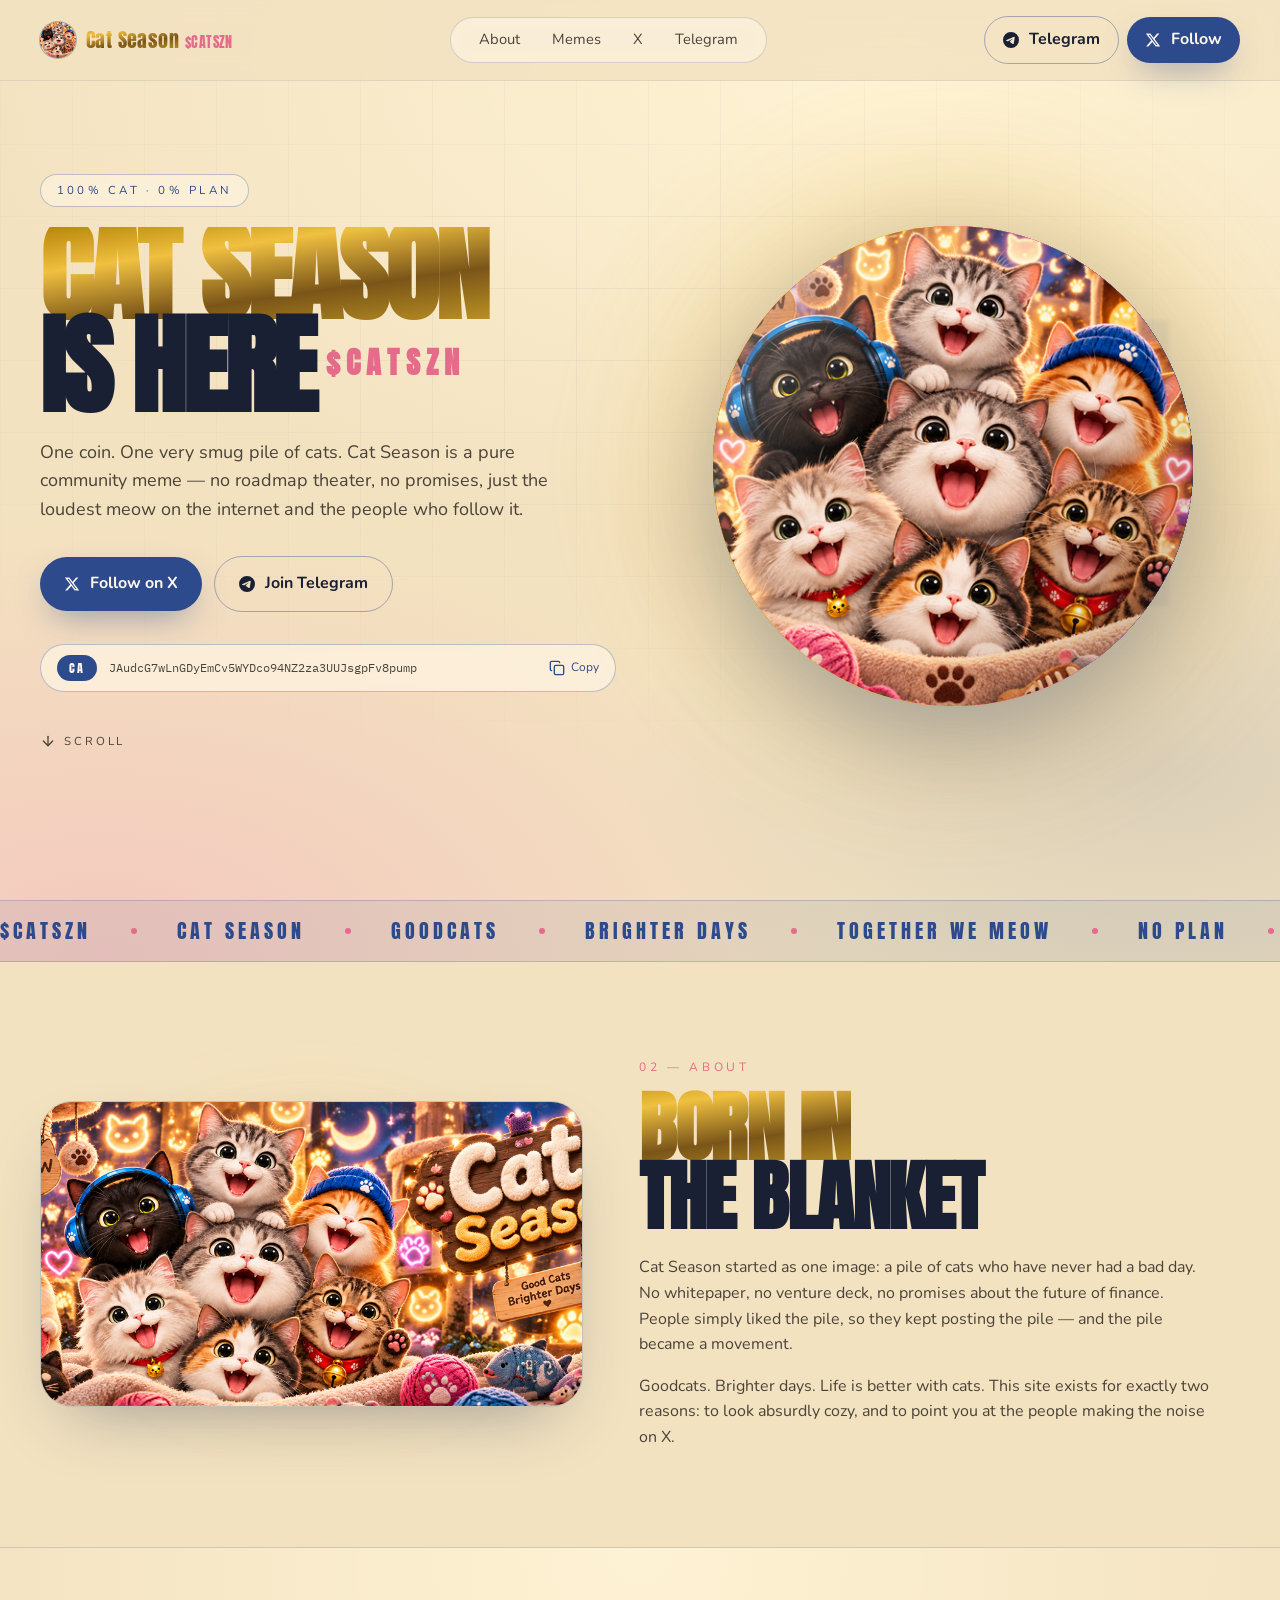
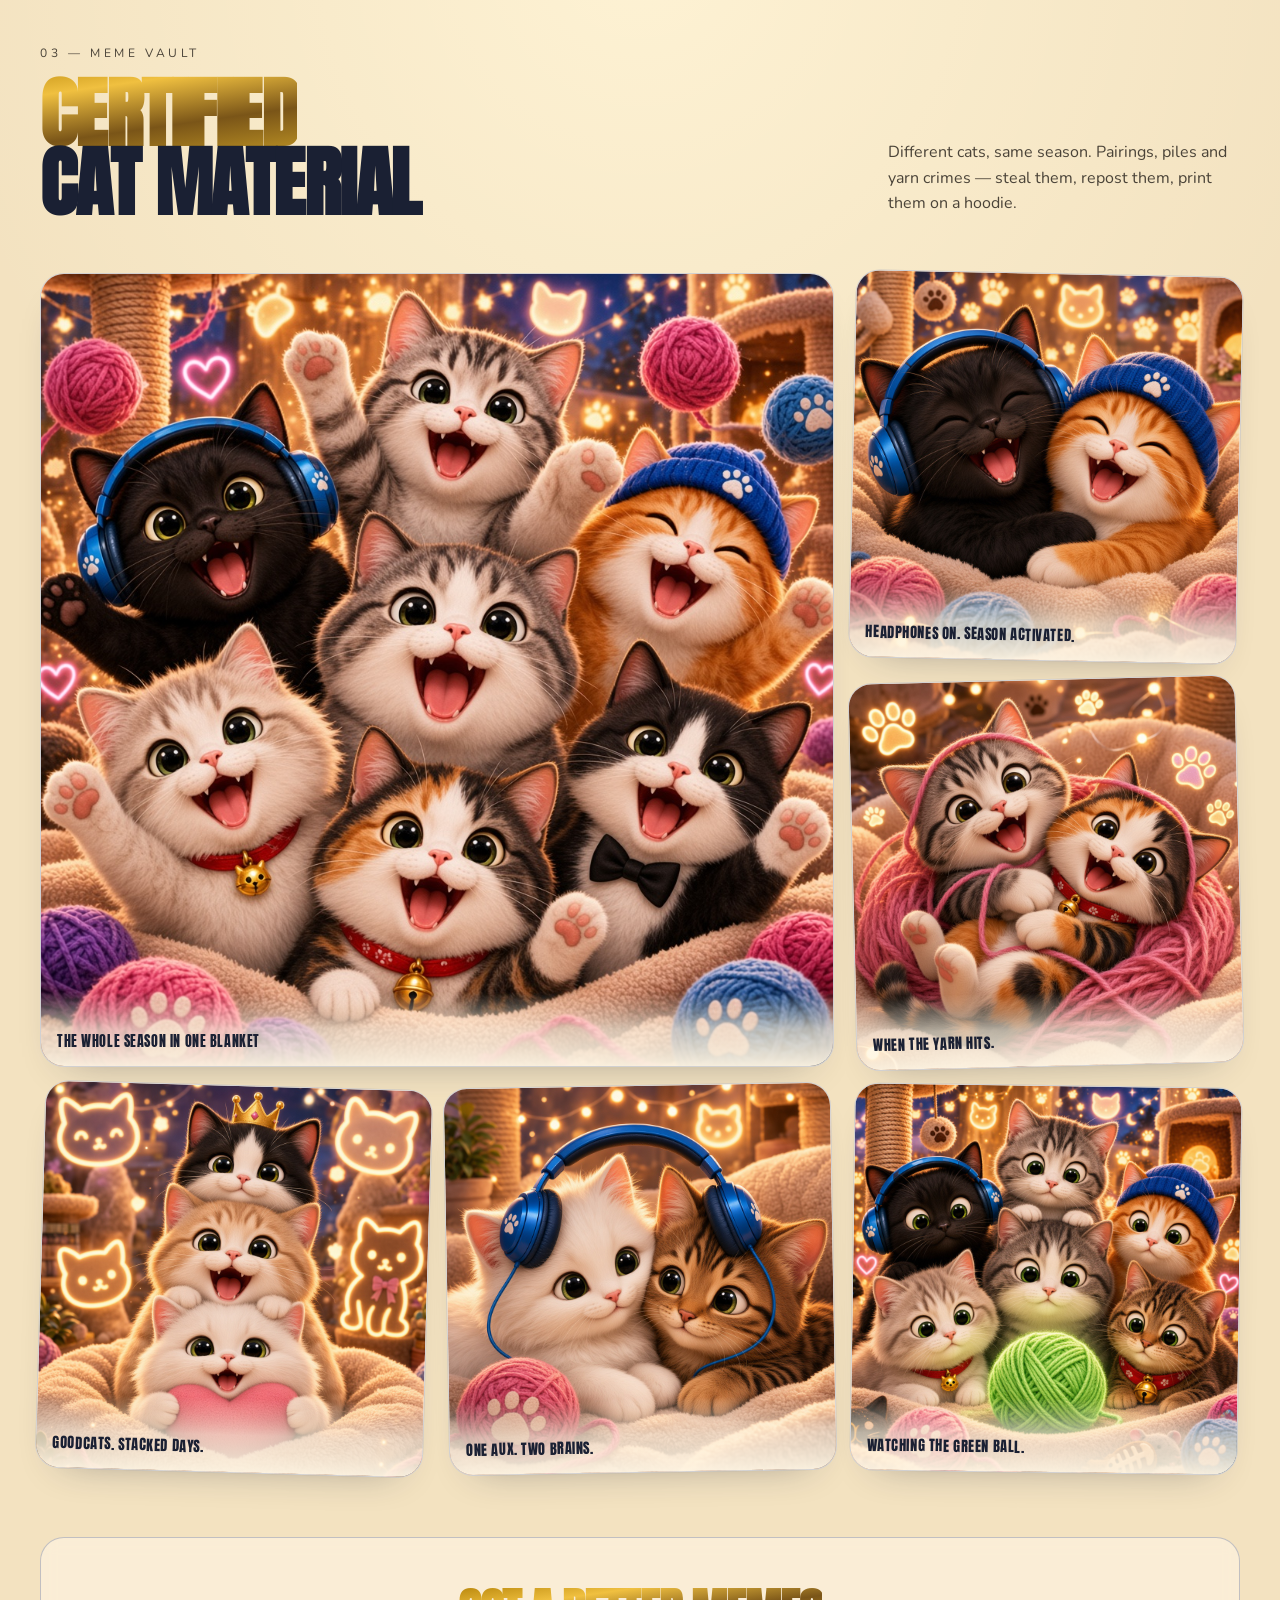
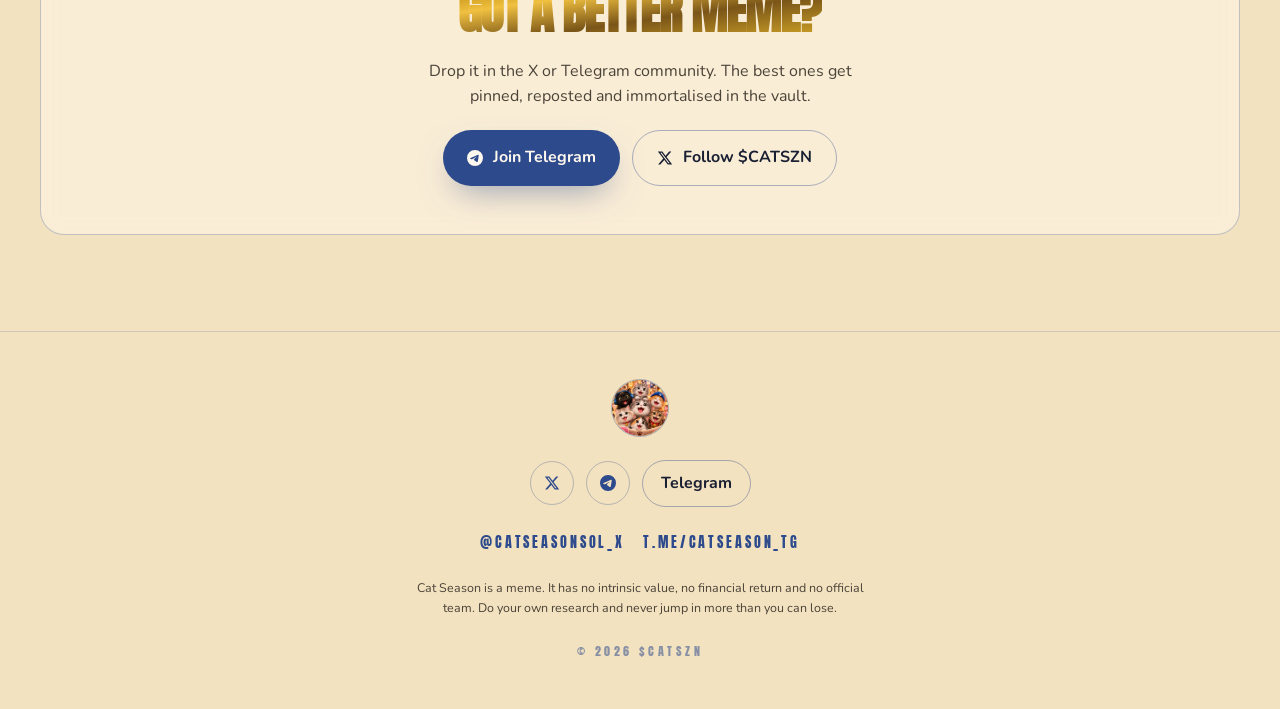
==== commit 8e81f409: "update" ====
--- a/index.html
+++ b/index.html
@@ -34,15 +34,15 @@
       <nav class="menu">
         <a href="#about">About</a>
         <a href="#memes">Memes</a>
-        <a href="https://x.com/catseason_x" target="_blank" rel="noreferrer">X</a>
-        <a href="https://t.me/catseason" target="_blank" rel="noreferrer">Telegram</a>
+        <a href="https://x.com/catseasonsol_x" target="_blank" rel="noreferrer">X</a>
+        <a href="https://t.me/catseason_tg" target="_blank" rel="noreferrer">Telegram</a>
       </nav>
       <div class="header-end">
-        <a href="https://t.me/catseason" target="_blank" rel="noreferrer" class="btn btn-ghost" aria-label="Cat Season on Telegram">
+        <a href="https://t.me/catseason_tg" target="_blank" rel="noreferrer" class="btn btn-ghost" aria-label="Cat Season on Telegram">
           <svg viewBox="0 0 24 24" aria-hidden="true"><path d="M11.944 0A12 12 0 0 0 0 12a12 12 0 0 0 12 12 12 12 0 0 0 12-12A12 12 0 0 0 12 0a12 12 0 0 0-.056 0zm4.962 7.224c.1-.002.321.023.465.14a.506.506 0 0 1 .171.325c.016.093.036.306.02.472-.18 1.898-.962 6.502-1.36 8.627-.168.9-.499 1.201-.82 1.23-.696.065-1.225-.46-1.9-.902-1.056-.693-1.653-1.124-2.678-1.8-1.185-.78-.417-1.21.258-1.91.177-.184 3.247-2.977 3.307-3.23.007-.032.014-.15-.056-.212s-.174-.041-.249-.024c-.106.024-1.793 1.14-5.061 3.345-.48.33-.913.49-1.302.48-.428-.008-1.252-.241-1.865-.44-.752-.245-1.349-.374-1.297-.789.027-.216.325-.437.893-.663 3.498-1.524 5.83-2.529 6.998-3.014 3.332-1.386 4.025-1.627 4.476-1.635z"></path></svg>
           <span class="btn-label">Telegram</span>
         </a>
-        <a href="https://x.com/catseason_x" target="_blank" rel="noreferrer" class="btn btn-primary">
+        <a href="https://x.com/catseasonsol_x" target="_blank" rel="noreferrer" class="btn btn-primary">
           <svg viewBox="0 0 24 24" aria-hidden="true"><path d="M18.244 2.25h3.308l-7.227 8.26 8.502 11.24H16.17l-5.214-6.817L4.99 21.75H1.68l7.73-8.835L1.254 2.25H8.08l4.713 6.231zm-1.161 17.52h1.833L7.084 4.126H5.117z"></path></svg>
           <span class="btn-label">Follow</span>
         </a>
@@ -63,11 +63,11 @@
           </h1>
           <p class="lede">One coin. One very smug pile of cats. Cat Season is a pure community meme — no roadmap theater, no promises, just the loudest meow on the internet and the people who follow it.</p>
           <div class="actions">
-            <a href="https://x.com/catseason_x" target="_blank" rel="noreferrer" class="btn btn-primary">
+            <a href="https://x.com/catseasonsol_x" target="_blank" rel="noreferrer" class="btn btn-primary">
               <svg viewBox="0 0 24 24" aria-hidden="true"><path d="M18.244 2.25h3.308l-7.227 8.26 8.502 11.24H16.17l-5.214-6.817L4.99 21.75H1.68l7.73-8.835L1.254 2.25H8.08l4.713 6.231zm-1.161 17.52h1.833L7.084 4.126H5.117z"></path></svg>
               Follow on X
             </a>
-            <a href="https://t.me/catseason" target="_blank" rel="noreferrer" class="btn btn-ghost">
+            <a href="https://t.me/catseason_tg" target="_blank" rel="noreferrer" class="btn btn-ghost">
               <svg viewBox="0 0 24 24" aria-hidden="true"><path d="M11.944 0A12 12 0 0 0 0 12a12 12 0 0 0 12 12 12 12 0 0 0 12-12A12 12 0 0 0 12 0a12 12 0 0 0-.056 0zm4.962 7.224c.1-.002.321.023.465.14a.506.506 0 0 1 .171.325c.016.093.036.306.02.472-.18 1.898-.962 6.502-1.36 8.627-.168.9-.499 1.201-.82 1.23-.696.065-1.225-.46-1.9-.902-1.056-.693-1.653-1.124-2.678-1.8-1.185-.78-.417-1.21.258-1.91.177-.184 3.247-2.977 3.307-3.23.007-.032.014-.15-.056-.212s-.174-.041-.249-.024c-.106.024-1.793 1.14-5.061 3.345-.48.33-.913.49-1.302.48-.428-.008-1.252-.241-1.865-.44-.752-.245-1.349-.374-1.297-.789.027-.216.325-.437.893-.663 3.498-1.524 5.83-2.529 6.998-3.014 3.332-1.386 4.025-1.627 4.476-1.635z"></path></svg>
               Join Telegram
             </a>
@@ -213,11 +213,11 @@
           <h3 class="text-gold">Got a better meme?</h3>
           <p>Drop it in the X or Telegram community. The best ones get pinned, reposted and immortalised in the vault.</p>
           <div class="cta-actions">
-            <a href="https://t.me/catseason" target="_blank" rel="noreferrer" class="btn btn-primary">
+            <a href="https://t.me/catseason_tg" target="_blank" rel="noreferrer" class="btn btn-primary">
               <svg viewBox="0 0 24 24" aria-hidden="true"><path d="M11.944 0A12 12 0 0 0 0 12a12 12 0 0 0 12 12 12 12 0 0 0 12-12A12 12 0 0 0 12 0a12 12 0 0 0-.056 0zm4.962 7.224c.1-.002.321.023.465.14a.506.506 0 0 1 .171.325c.016.093.036.306.02.472-.18 1.898-.962 6.502-1.36 8.627-.168.9-.499 1.201-.82 1.23-.696.065-1.225-.46-1.9-.902-1.056-.693-1.653-1.124-2.678-1.8-1.185-.78-.417-1.21.258-1.91.177-.184 3.247-2.977 3.307-3.23.007-.032.014-.15-.056-.212s-.174-.041-.249-.024c-.106.024-1.793 1.14-5.061 3.345-.48.33-.913.49-1.302.48-.428-.008-1.252-.241-1.865-.44-.752-.245-1.349-.374-1.297-.789.027-.216.325-.437.893-.663 3.498-1.524 5.83-2.529 6.998-3.014 3.332-1.386 4.025-1.627 4.476-1.635z"></path></svg>
               Join Telegram
             </a>
-            <a href="https://x.com/catseason_x" target="_blank" rel="noreferrer" class="btn btn-ghost">
+            <a href="https://x.com/catseasonsol_x" target="_blank" rel="noreferrer" class="btn btn-ghost">
               <svg viewBox="0 0 24 24" aria-hidden="true"><path d="M18.244 2.25h3.308l-7.227 8.26 8.502 11.24H16.17l-5.214-6.817L4.99 21.75H1.68l7.73-8.835L1.254 2.25H8.08l4.713 6.231zm-1.161 17.52h1.833L7.084 4.126H5.117z"></path></svg>
               Follow $CATSZN
             </a>
@@ -231,17 +231,17 @@
     <div class="shell footer-inner">
       <img src="logo.png" alt="" />
       <div class="footer-links">
-        <a href="https://x.com/catseason_x" target="_blank" rel="noreferrer" aria-label="Cat Season on X" class="icon-btn">
+        <a href="https://x.com/catseasonsol_x" target="_blank" rel="noreferrer" aria-label="Cat Season on X" class="icon-btn">
           <svg viewBox="0 0 24 24" aria-hidden="true"><path d="M18.244 2.25h3.308l-7.227 8.26 8.502 11.24H16.17l-5.214-6.817L4.99 21.75H1.68l7.73-8.835L1.254 2.25H8.08l4.713 6.231zm-1.161 17.52h1.833L7.084 4.126H5.117z"></path></svg>
         </a>
-        <a href="https://t.me/catseason" target="_blank" rel="noreferrer" aria-label="Cat Season on Telegram" class="icon-btn">
+        <a href="https://t.me/catseason_tg" target="_blank" rel="noreferrer" aria-label="Cat Season on Telegram" class="icon-btn">
           <svg viewBox="0 0 24 24" aria-hidden="true"><path d="M11.944 0A12 12 0 0 0 0 12a12 12 0 0 0 12 12 12 12 0 0 0 12-12A12 12 0 0 0 12 0a12 12 0 0 0-.056 0zm4.962 7.224c.1-.002.321.023.465.14a.506.506 0 0 1 .171.325c.016.093.036.306.02.472-.18 1.898-.962 6.502-1.36 8.627-.168.9-.499 1.201-.82 1.23-.696.065-1.225-.46-1.9-.902-1.056-.693-1.653-1.124-2.678-1.8-1.185-.78-.417-1.21.258-1.91.177-.184 3.247-2.977 3.307-3.23.007-.032.014-.15-.056-.212s-.174-.041-.249-.024c-.106.024-1.793 1.14-5.061 3.345-.48.33-.913.49-1.302.48-.428-.008-1.252-.241-1.865-.44-.752-.245-1.349-.374-1.297-.789.027-.216.325-.437.893-.663 3.498-1.524 5.83-2.529 6.998-3.014 3.332-1.386 4.025-1.627 4.476-1.635z"></path></svg>
         </a>
-        <a href="https://t.me/catseason" target="_blank" rel="noreferrer" class="btn btn-ghost">Telegram</a>
+        <a href="https://t.me/catseason_tg" target="_blank" rel="noreferrer" class="btn btn-ghost">Telegram</a>
       </div>
       <div class="footer-handles">
-        <a href="https://x.com/catseason_x" target="_blank" rel="noreferrer" class="footer-handle">@catseason_x</a>
-        <a href="https://t.me/catseason" target="_blank" rel="noreferrer" class="footer-handle">t.me/catseason</a>
+        <a href="https://x.com/catseasonsol_x" target="_blank" rel="noreferrer" class="footer-handle">@catseasonsol_x</a>
+        <a href="https://t.me/catseason_tg" target="_blank" rel="noreferrer" class="footer-handle">t.me/catseason_tg</a>
       </div>
       <p class="disclaimer">Cat Season is a meme. It has no intrinsic value, no financial return and no official team. Do your own research and never jump in more than you can lose.</p>
       <p class="copy">© 2026 $CATSZN</p>
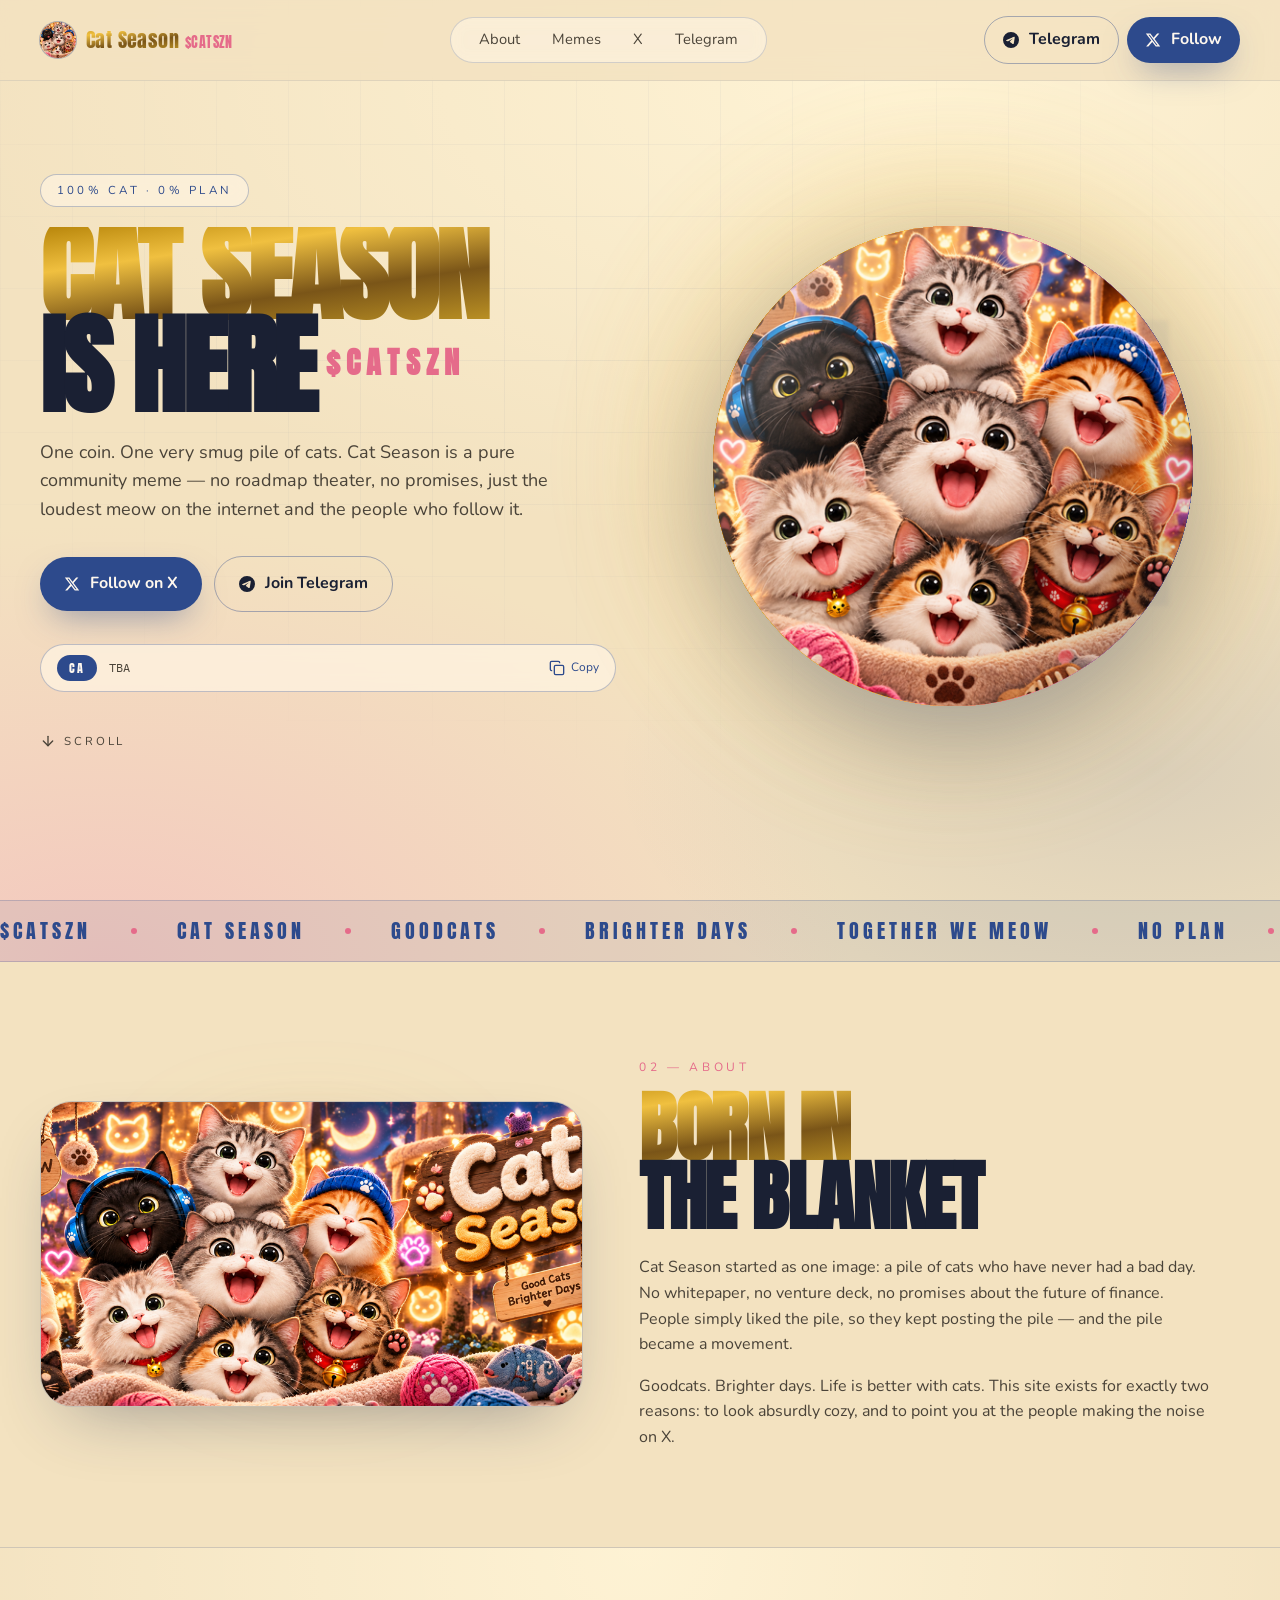
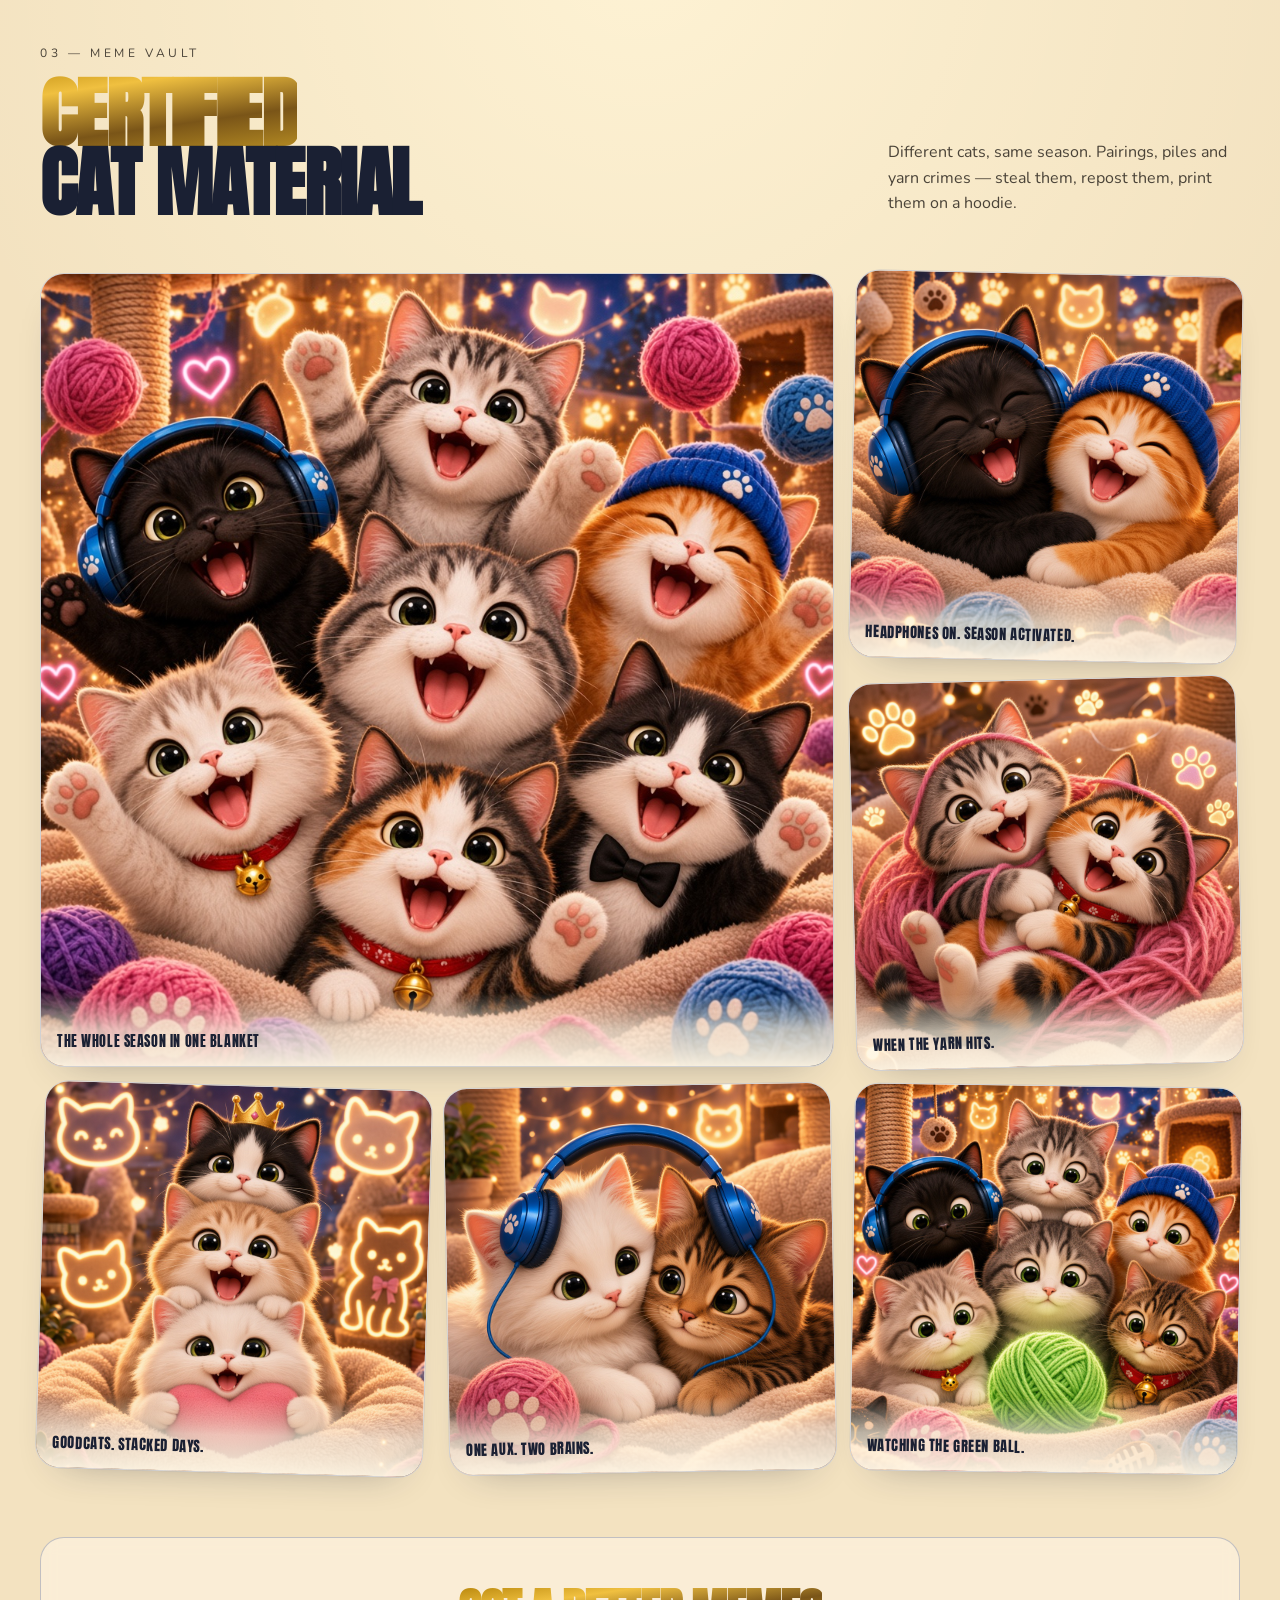
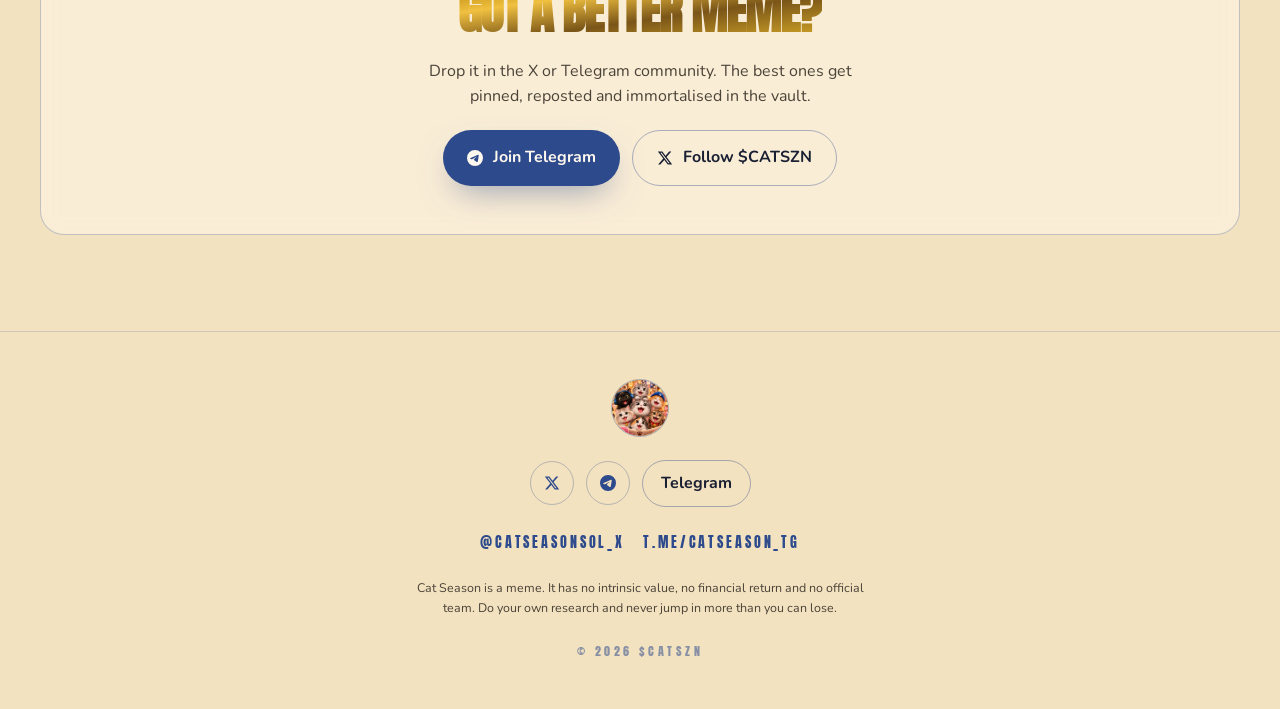
==== commit b1948aae: "update" ====
--- a/index.html
+++ b/index.html
@@ -72,9 +72,9 @@
               Join Telegram
             </a>
           </div>
-          <button type="button" class="ca-btn" id="ca-btn" data-ca="JAudcG7wLnGDyEmCv5WYDco94NZ2za3UUJsgpFv8pump">
+          <button type="button" class="ca-btn" id="ca-btn" data-ca="TBA">
             <span class="ca-pill">CA</span>
-            <span class="ca-value" id="ca-value">JAudcG7wLnGDyEmCv5WYDco94NZ2za3UUJsgpFv8pump</span>
+            <span class="ca-value" id="ca-value">TBA</span>
             <span class="ca-copy">
               <svg xmlns="http://www.w3.org/2000/svg" width="16" height="16" viewBox="0 0 24 24" fill="none" stroke="currentColor" stroke-width="2" stroke-linecap="round" stroke-linejoin="round" aria-hidden="true"><rect width="14" height="14" x="8" y="8" rx="2" ry="2"></rect><path d="M4 16c-1.1 0-2-.9-2-2V4c0-1.1.9-2 2-2h10c1.1 0 2 .9 2 2"></path></svg>
               <span class="btn-label" id="ca-label">Copy</span>
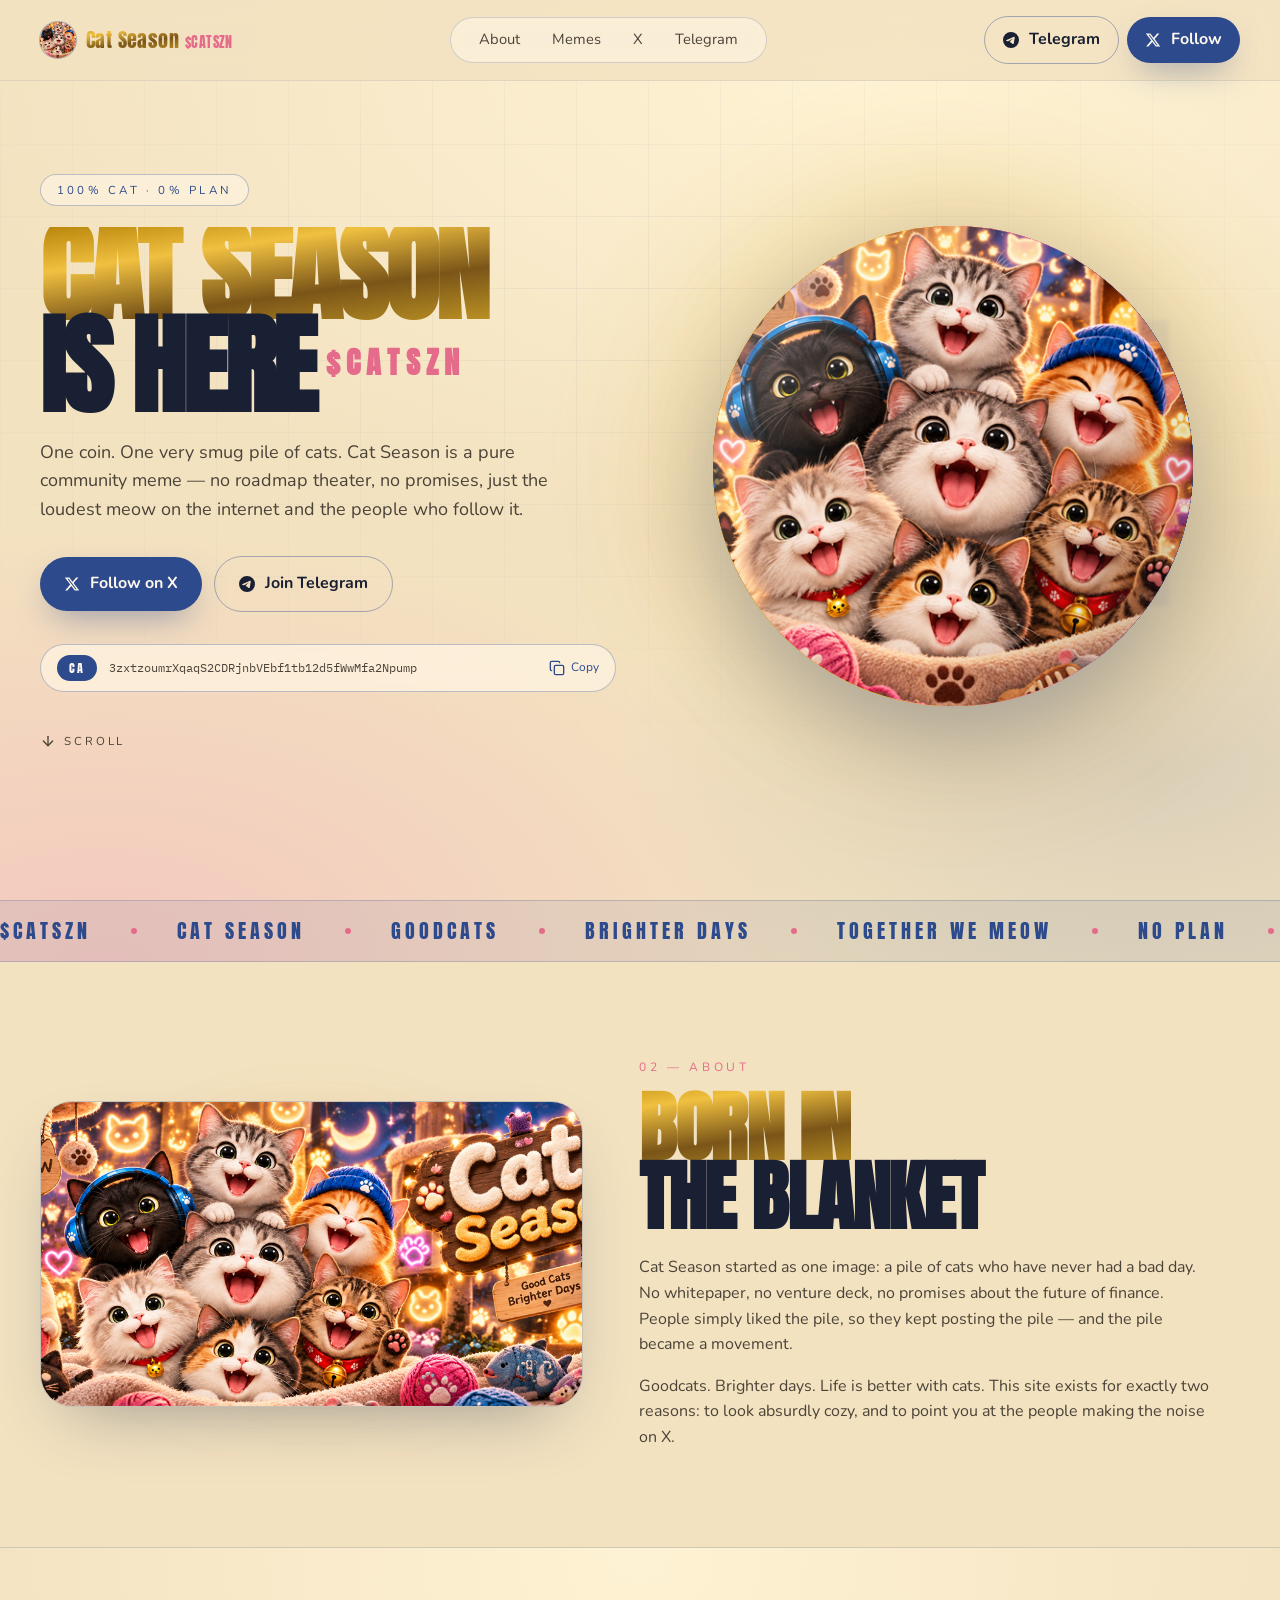
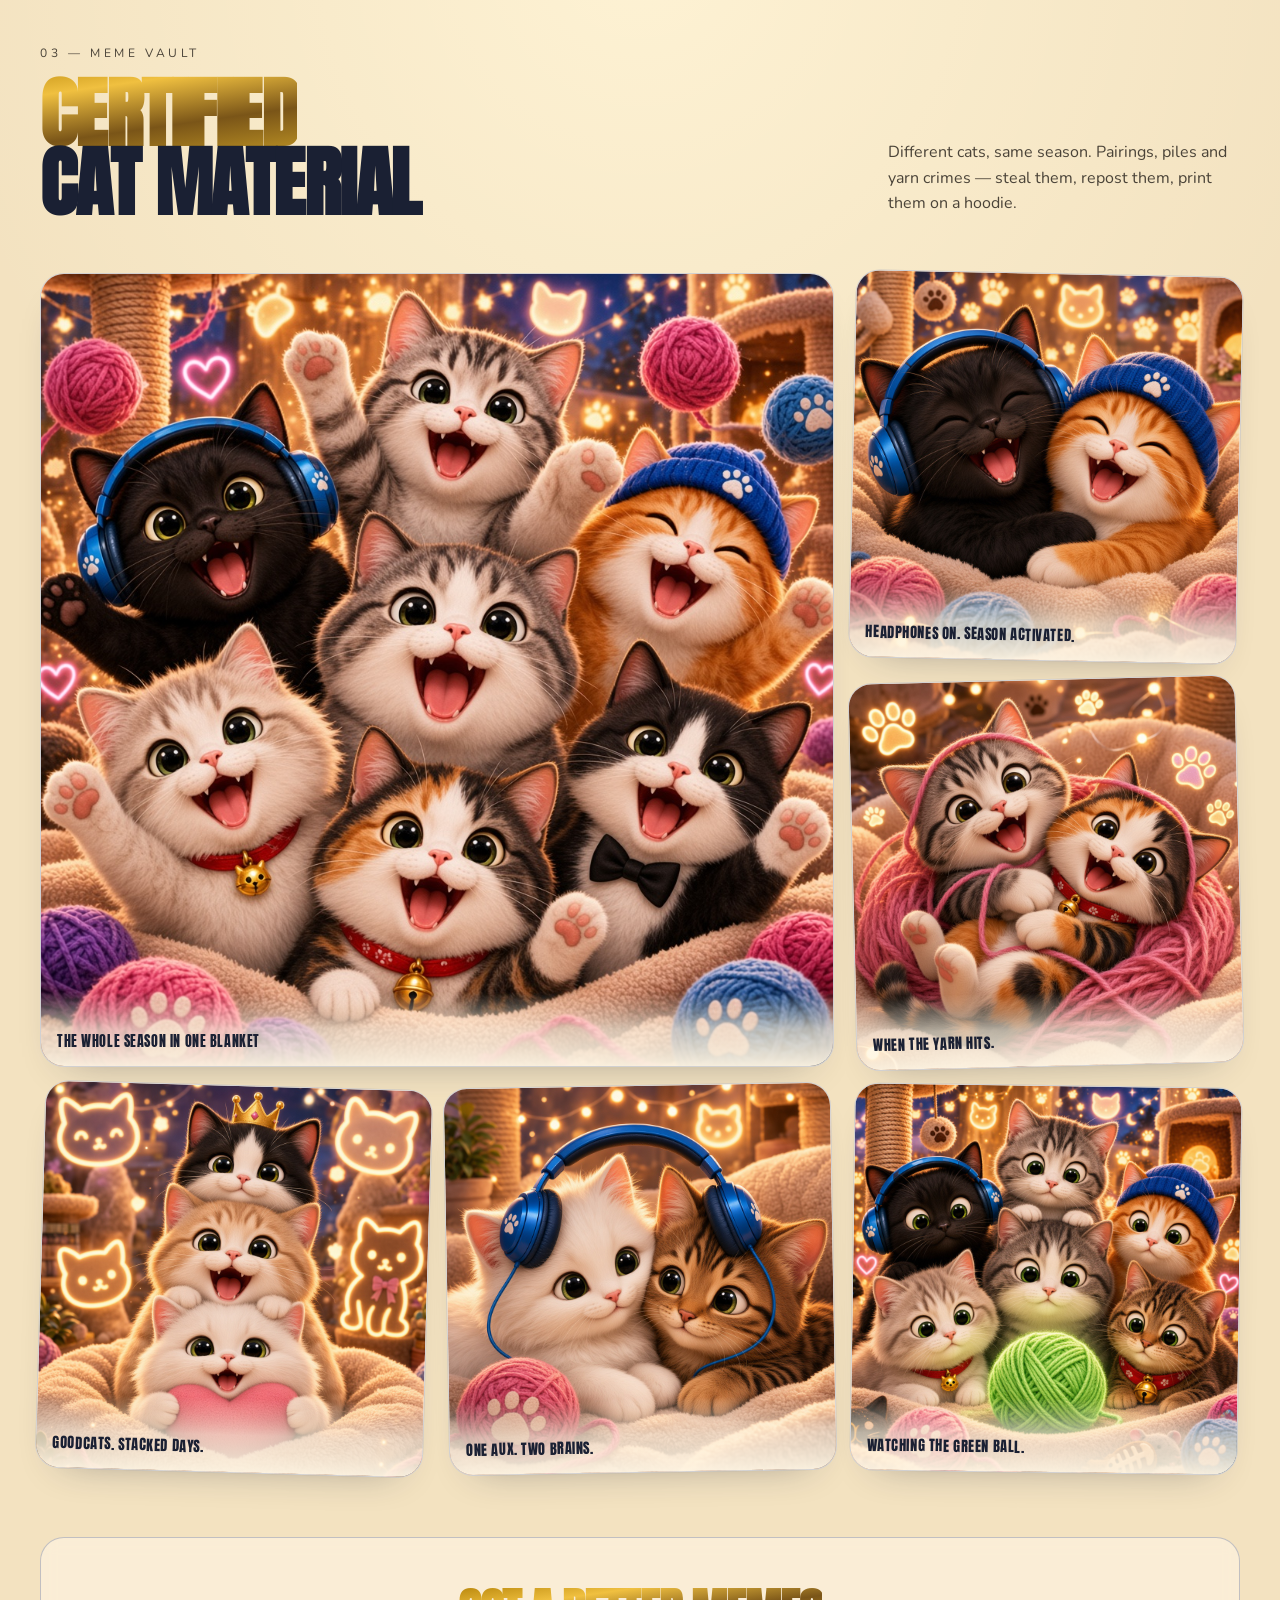
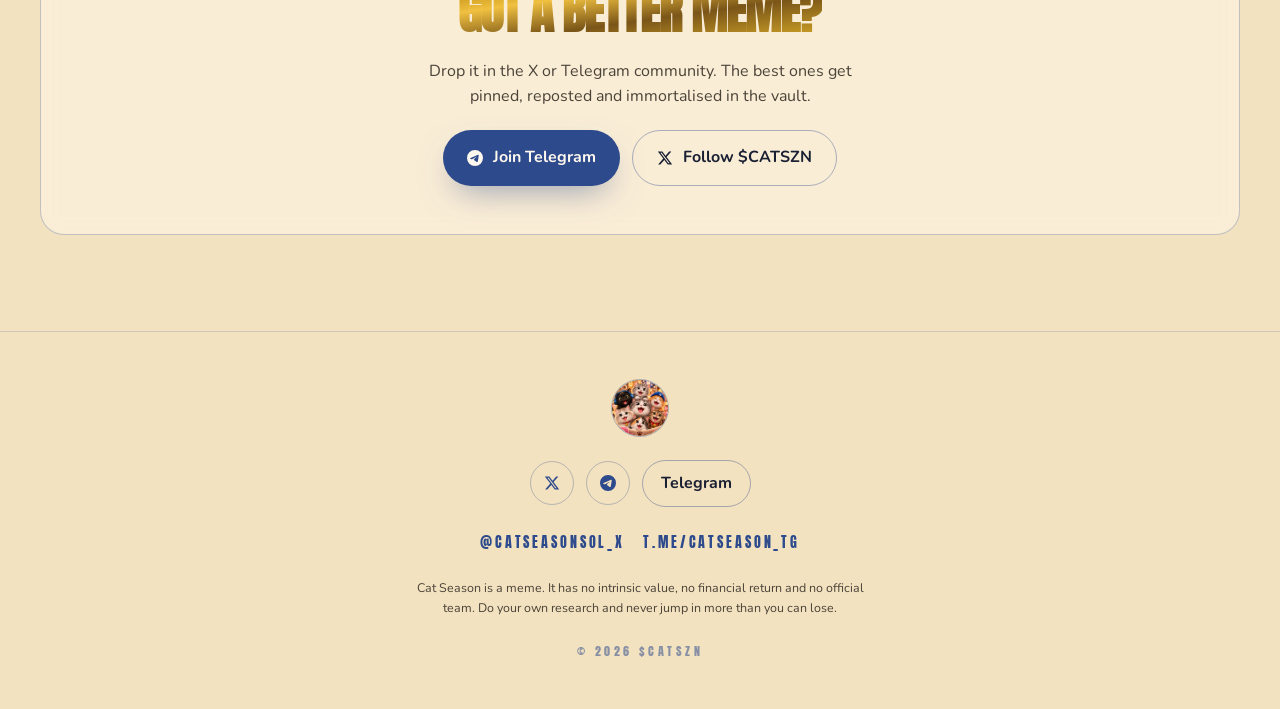
==== commit 3d864652: "update" ====
--- a/index.html
+++ b/index.html
@@ -72,9 +72,9 @@
               Join Telegram
             </a>
           </div>
-          <button type="button" class="ca-btn" id="ca-btn" data-ca="TBA">
+          <button type="button" class="ca-btn" id="ca-btn" data-ca="3zxtzoumrXqaqS2CDRjnbVEbf1tb12d5fWwMfa2Npump">
             <span class="ca-pill">CA</span>
-            <span class="ca-value" id="ca-value">TBA</span>
+            <span class="ca-value" id="ca-value">3zxtzoumrXqaqS2CDRjnbVEbf1tb12d5fWwMfa2Npump</span>
             <span class="ca-copy">
               <svg xmlns="http://www.w3.org/2000/svg" width="16" height="16" viewBox="0 0 24 24" fill="none" stroke="currentColor" stroke-width="2" stroke-linecap="round" stroke-linejoin="round" aria-hidden="true"><rect width="14" height="14" x="8" y="8" rx="2" ry="2"></rect><path d="M4 16c-1.1 0-2-.9-2-2V4c0-1.1.9-2 2-2h10c1.1 0 2 .9 2 2"></path></svg>
               <span class="btn-label" id="ca-label">Copy</span>
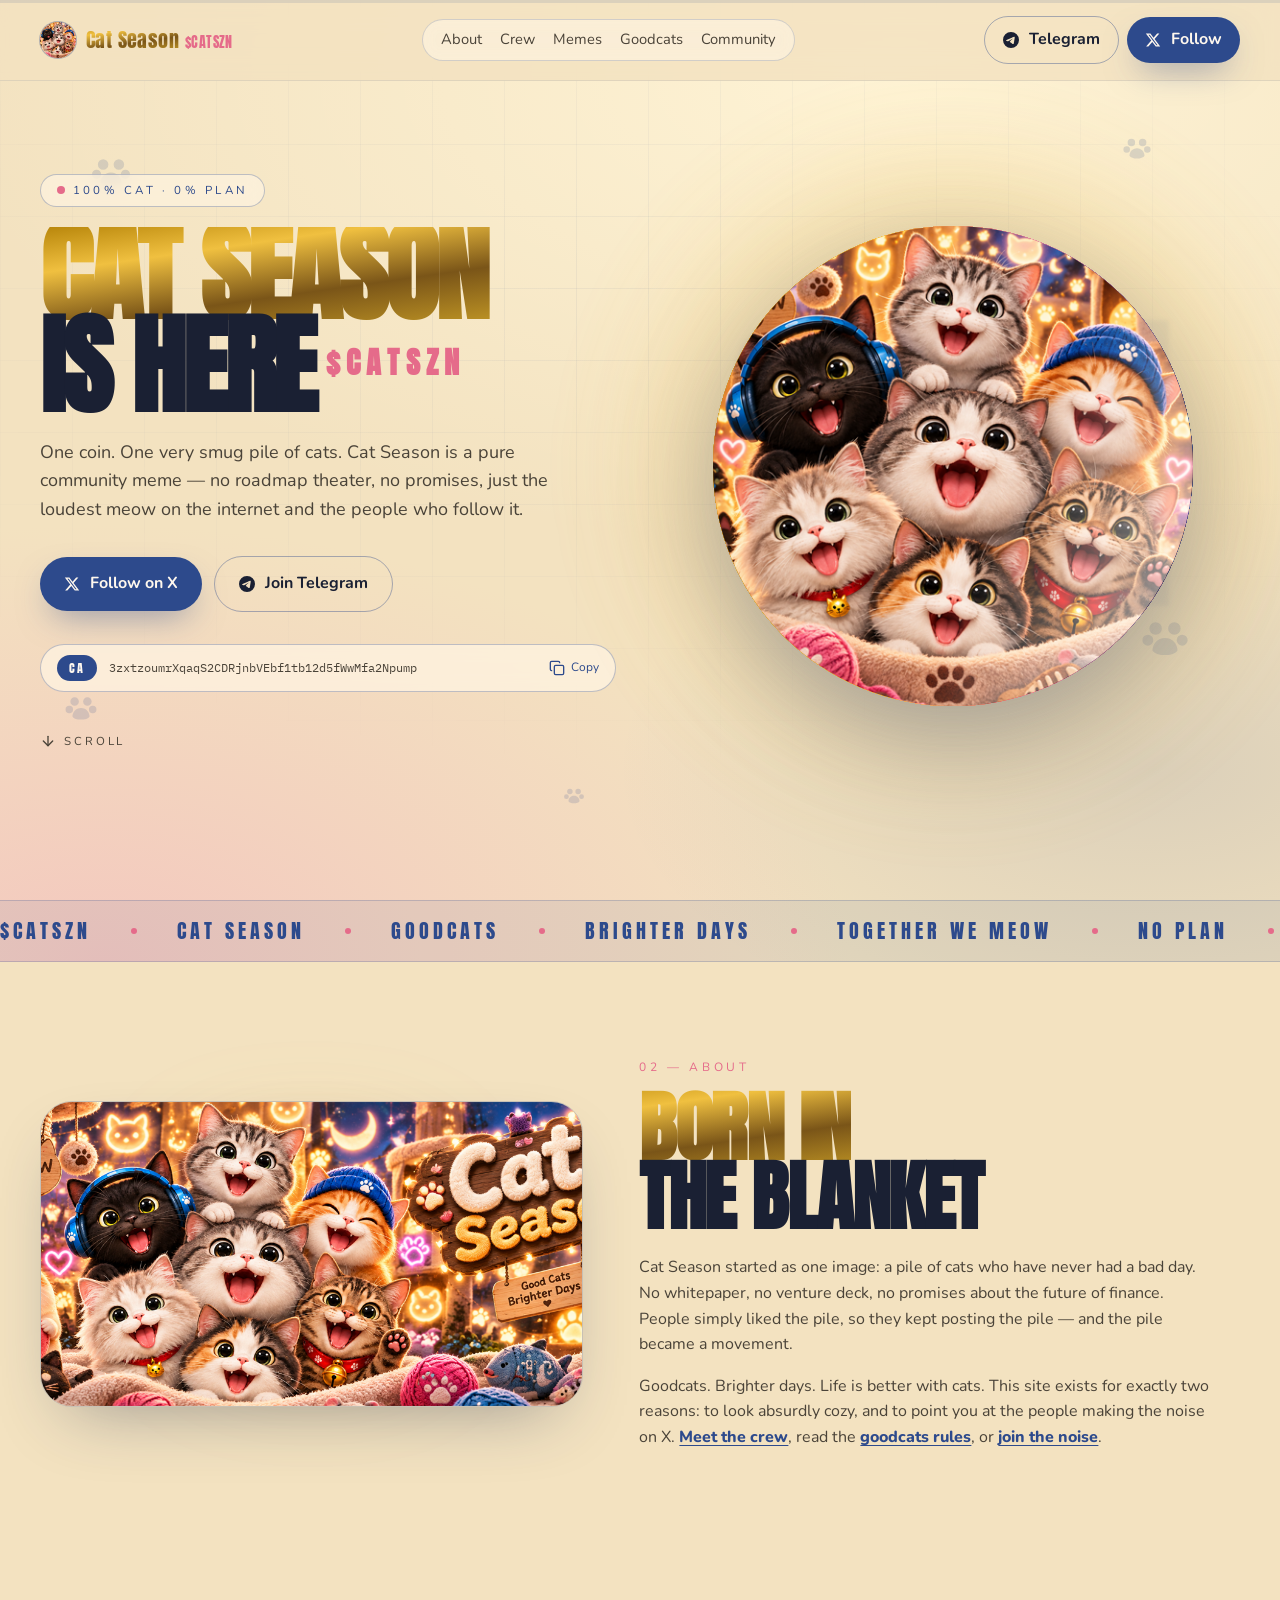
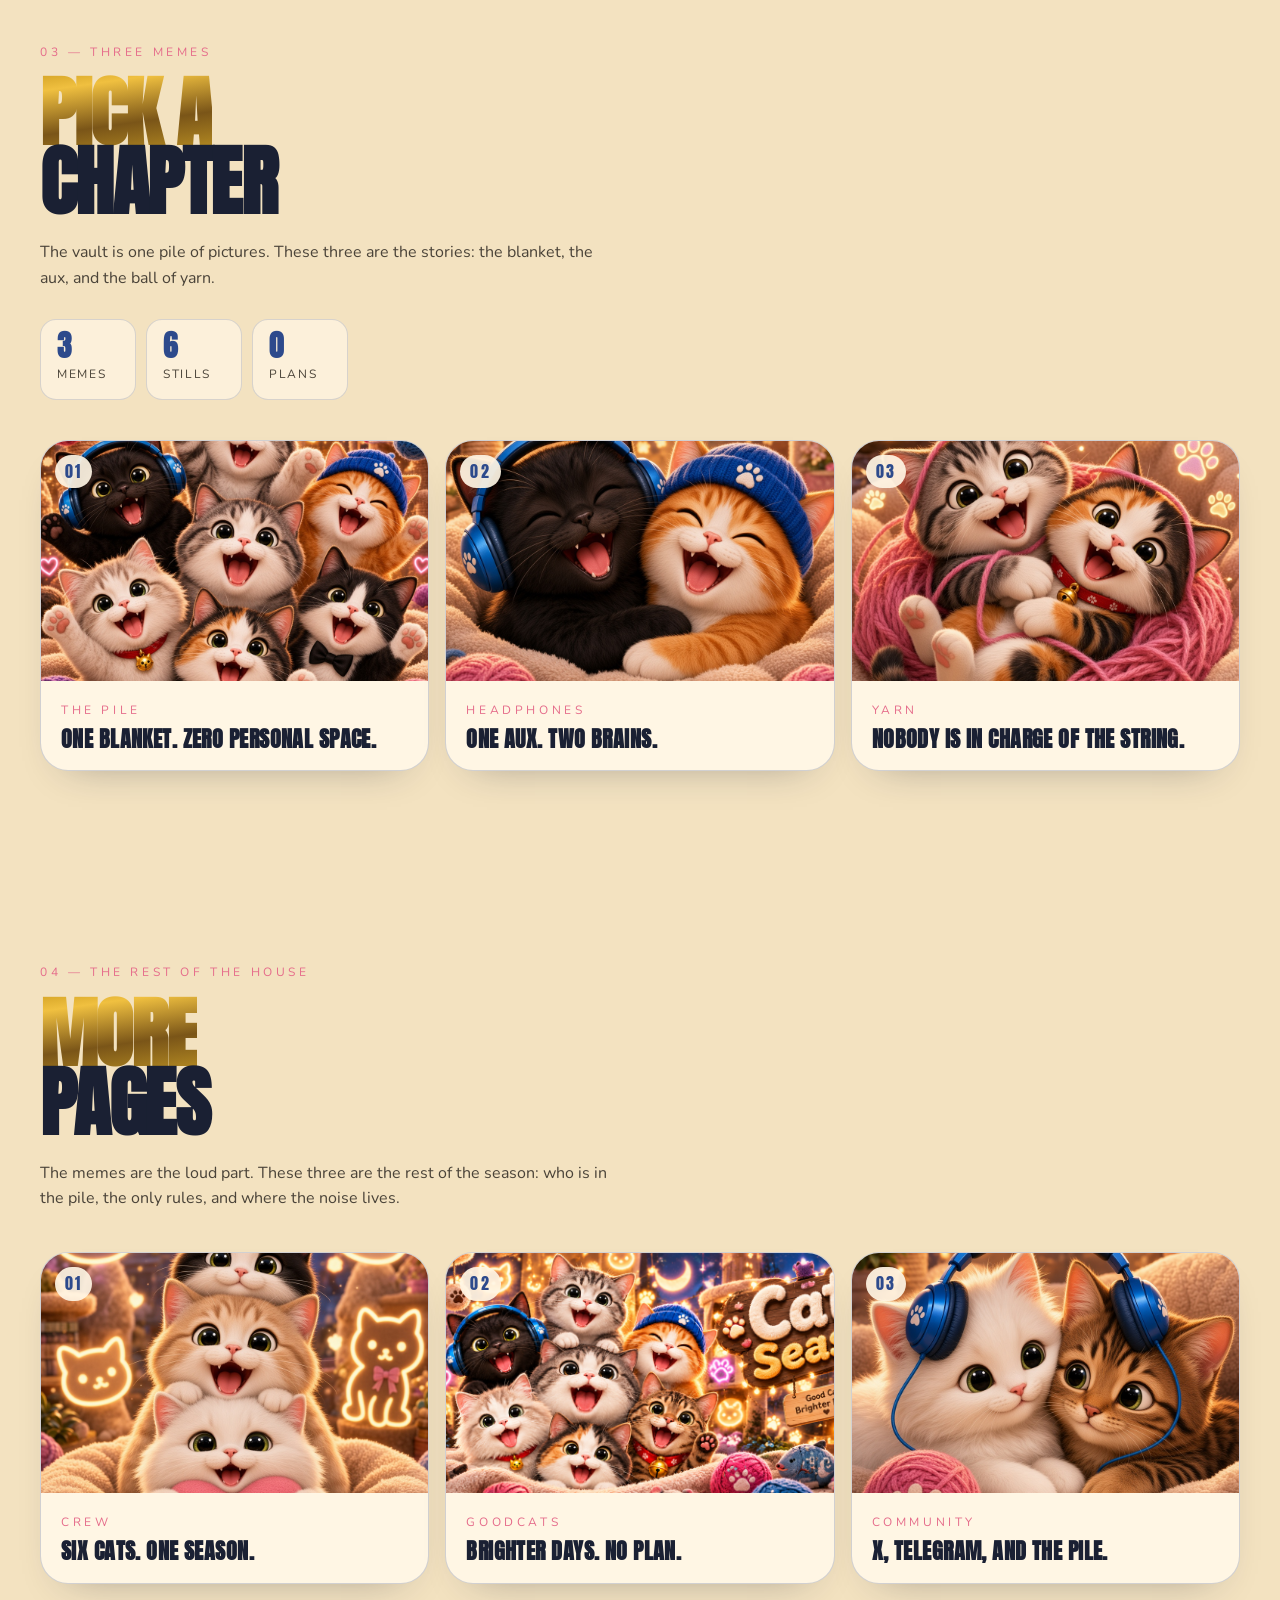
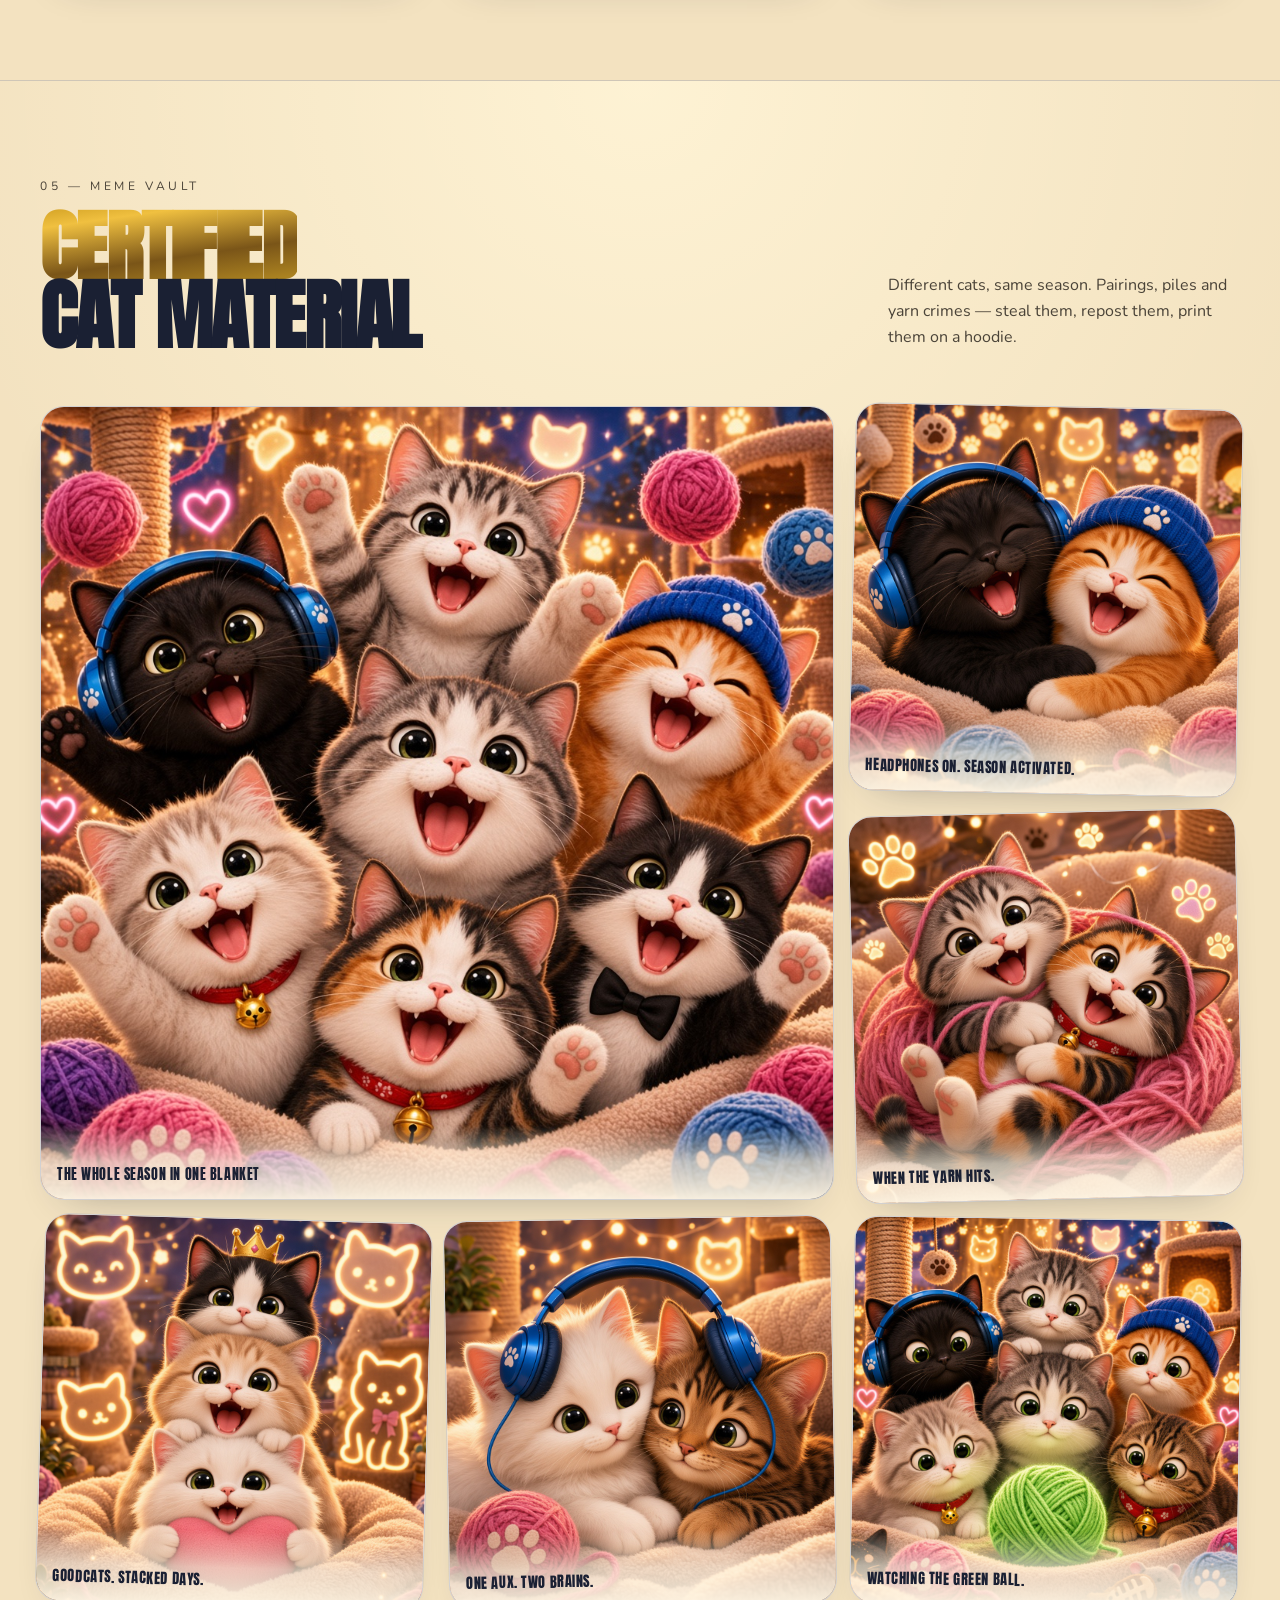
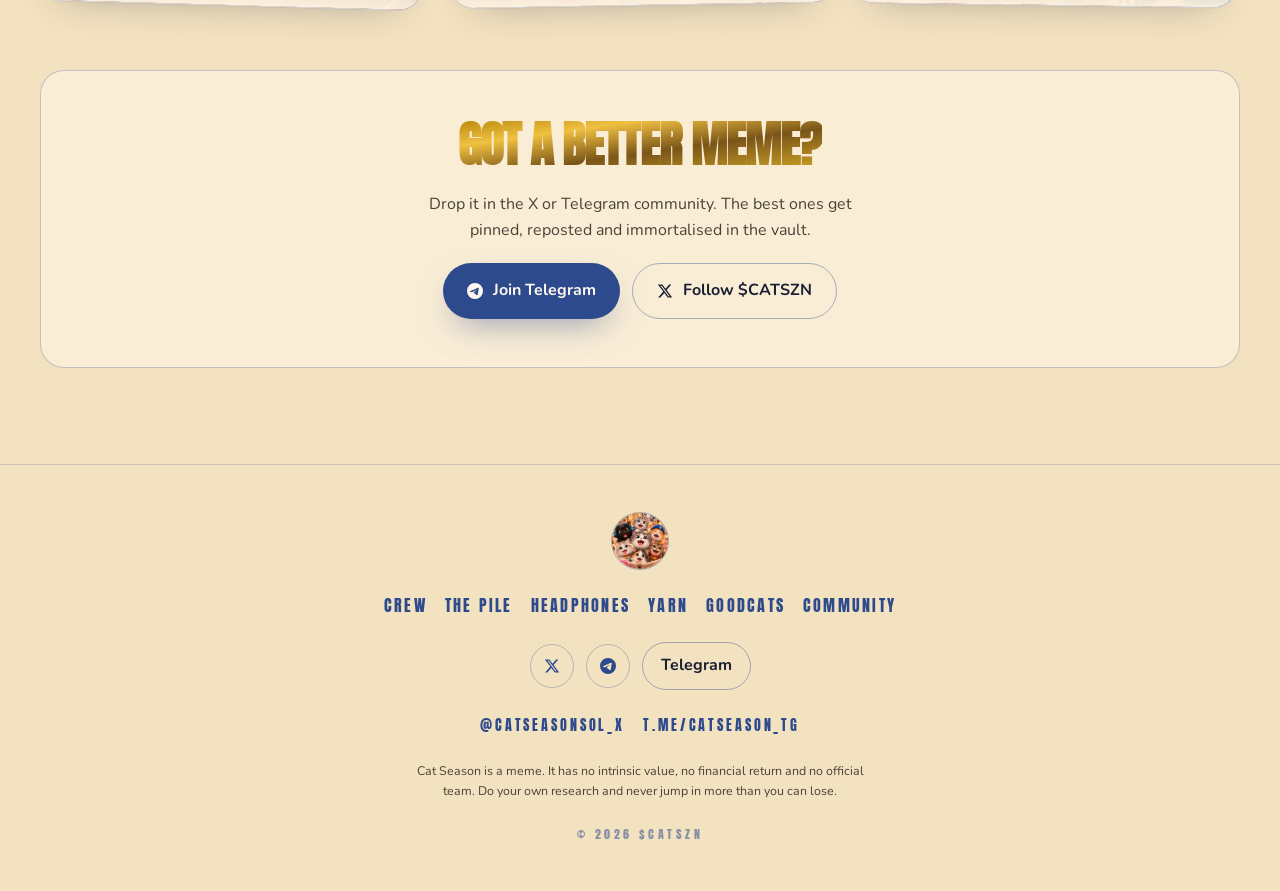
==== commit 0cc7e9cc: "update" ====
--- a/index.html
+++ b/index.html
@@ -23,21 +23,28 @@
   <link rel="preconnect" href="https://fonts.gstatic.com" crossorigin />
   <link href="https://fonts.googleapis.com/css2?family=Anton&family=Fredoka:wght@600;700&family=IBM+Plex+Mono:wght@500&family=Nunito:wght@400;600;700;800&display=swap" rel="stylesheet" />
   <link rel="stylesheet" href="theme.css" />
+  <script>document.documentElement.classList.add("js");</script>
 </head>
 <body>
+  <div class="wipe" aria-hidden="true"></div>
+  <div class="scroll-track" aria-hidden="true"></div>
   <header class="site-header">
     <div class="shell header-inner">
       <a href="#top" class="brand">
         <img src="logo.png" alt="" />
         <span class="brand-name"><span class="text-gold">Cat Season</span><span class="brand-ticker">$CATSZN</span></span>
       </a>
-      <nav class="menu">
+      <nav class="menu" id="site-menu">
         <a href="#about">About</a>
-        <a href="#memes">Memes</a>
-        <a href="https://x.com/catseasonsol_x" target="_blank" rel="noreferrer">X</a>
-        <a href="https://t.me/catseason_tg" target="_blank" rel="noreferrer">Telegram</a>
+        <a href="crew.html">Crew</a>
+        <a href="#chapters">Memes</a>
+        <a href="goodcats.html">Goodcats</a>
+        <a href="community.html">Community</a>
       </nav>
       <div class="header-end">
+        <button type="button" class="nav-toggle" aria-expanded="false" aria-controls="site-menu" aria-label="Open menu">
+          <span></span><span></span><span></span>
+        </button>
         <a href="https://t.me/catseason_tg" target="_blank" rel="noreferrer" class="btn btn-ghost" aria-label="Cat Season on Telegram">
           <svg viewBox="0 0 24 24" aria-hidden="true"><path d="M11.944 0A12 12 0 0 0 0 12a12 12 0 0 0 12 12 12 12 0 0 0 12-12A12 12 0 0 0 12 0a12 12 0 0 0-.056 0zm4.962 7.224c.1-.002.321.023.465.14a.506.506 0 0 1 .171.325c.016.093.036.306.02.472-.18 1.898-.962 6.502-1.36 8.627-.168.9-.499 1.201-.82 1.23-.696.065-1.225-.46-1.9-.902-1.056-.693-1.653-1.124-2.678-1.8-1.185-.78-.417-1.21.258-1.91.177-.184 3.247-2.977 3.307-3.23.007-.032.014-.15-.056-.212s-.174-.041-.249-.024c-.106.024-1.793 1.14-5.061 3.345-.48.33-.913.49-1.302.48-.428-.008-1.252-.241-1.865-.44-.752-.245-1.349-.374-1.297-.789.027-.216.325-.437.893-.663 3.498-1.524 5.83-2.529 6.998-3.014 3.332-1.386 4.025-1.627 4.476-1.635z"></path></svg>
           <span class="btn-label">Telegram</span>
@@ -54,9 +61,17 @@
     <section id="top" class="hero">
       <div class="hero-glow" aria-hidden="true"></div>
       <div class="hero-grid" aria-hidden="true"></div>
+      <div class="paws" aria-hidden="true">
+        <svg viewBox="0 0 64 64"><path d="M20 8a8 8 0 1 1 0 16 8 8 0 0 1 0-16zm24 0a8 8 0 1 1 0 16 8 8 0 0 1 0-16zM10 24a7 7 0 1 1 0 14 7 7 0 0 1 0-14zm44 0a7 7 0 1 1 0 14 7 7 0 0 1 0-14zM32 28c-10 0-16 8-16 16 4 8 28 8 32 0 0-8-6-16-16-16z"></path></svg>
+        <svg viewBox="0 0 64 64"><path d="M20 8a8 8 0 1 1 0 16 8 8 0 0 1 0-16zm24 0a8 8 0 1 1 0 16 8 8 0 0 1 0-16zM10 24a7 7 0 1 1 0 14 7 7 0 0 1 0-14zm44 0a7 7 0 1 1 0 14 7 7 0 0 1 0-14zM32 28c-10 0-16 8-16 16 4 8 28 8 32 0 0-8-6-16-16-16z"></path></svg>
+        <svg viewBox="0 0 64 64"><path d="M20 8a8 8 0 1 1 0 16 8 8 0 0 1 0-16zm24 0a8 8 0 1 1 0 16 8 8 0 0 1 0-16zM10 24a7 7 0 1 1 0 14 7 7 0 0 1 0-14zm44 0a7 7 0 1 1 0 14 7 7 0 0 1 0-14zM32 28c-10 0-16 8-16 16 4 8 28 8 32 0 0-8-6-16-16-16z"></path></svg>
+        <svg viewBox="0 0 64 64"><path d="M20 8a8 8 0 1 1 0 16 8 8 0 0 1 0-16zm24 0a8 8 0 1 1 0 16 8 8 0 0 1 0-16zM10 24a7 7 0 1 1 0 14 7 7 0 0 1 0-14zm44 0a7 7 0 1 1 0 14 7 7 0 0 1 0-14zM32 28c-10 0-16 8-16 16 4 8 28 8 32 0 0-8-6-16-16-16z"></path></svg>
+        <svg viewBox="0 0 64 64"><path d="M20 8a8 8 0 1 1 0 16 8 8 0 0 1 0-16zm24 0a8 8 0 1 1 0 16 8 8 0 0 1 0-16zM10 24a7 7 0 1 1 0 14 7 7 0 0 1 0-14zm44 0a7 7 0 1 1 0 14 7 7 0 0 1 0-14zM32 28c-10 0-16 8-16 16 4 8 28 8 32 0 0-8-6-16-16-16z"></path></svg>
+        <svg viewBox="0 0 64 64"><path d="M20 8a8 8 0 1 1 0 16 8 8 0 0 1 0-16zm24 0a8 8 0 1 1 0 16 8 8 0 0 1 0-16zM10 24a7 7 0 1 1 0 14 7 7 0 0 1 0-14zm44 0a7 7 0 1 1 0 14 7 7 0 0 1 0-14zM32 28c-10 0-16 8-16 16 4 8 28 8 32 0 0-8-6-16-16-16z"></path></svg>
+      </div>
       <div class="shell hero-inner">
-        <div class="hero-copy">
-          <p class="eyebrow">100% cat · 0% plan</p>
+        <div class="hero-copy rise-in">
+          <p class="eyebrow"><i class="pulse"></i>100% cat · 0% plan</p>
           <h1>
             <span class="text-gold title-line">Cat Season</span>
             <span class="title-line">is here<span class="ticker">$CATSZN</span></span>
@@ -148,15 +163,92 @@
 
     <section id="about" class="section">
       <div class="shell about-grid">
-        <div class="banner-wrap">
+        <div class="banner-wrap reveal">
           <div class="banner-glow" aria-hidden="true"></div>
           <img src="banner.png" alt="Cat Season banner — the crew piled under fairy lights with a Cat Season sign" />
         </div>
-        <div>
+        <div class="reveal">
           <p class="kicker">02 — About</p>
           <h2><span class="text-gold">Born in</span><br /><span>the blanket</span></h2>
           <p class="prose">Cat Season started as one image: a pile of cats who have never had a bad day. No whitepaper, no venture deck, no promises about the future of finance. People simply liked the pile, so they kept posting the pile — and the pile became a movement.</p>
-          <p class="prose">Goodcats. Brighter days. Life is better with cats. This site exists for exactly two reasons: to look absurdly cozy, and to point you at the people making the noise on X.</p>
+          <p class="prose">Goodcats. Brighter days. Life is better with cats. This site exists for exactly two reasons: to look absurdly cozy, and to point you at the people making the noise on X. <a class="inline-link" href="crew.html">Meet the crew</a>, read the <a class="inline-link" href="goodcats.html">goodcats rules</a>, or <a class="inline-link" href="community.html">join the noise</a>.</p>
+        </div>
+      </div>
+    </section>
+
+    <section id="chapters" class="section">
+      <div class="shell">
+        <div class="reveal">
+          <p class="kicker">03 — Three memes</p>
+          <h2><span class="text-gold">Pick a</span><br />chapter</h2>
+          <p class="prose">The vault is one pile of pictures. These three are the stories: the blanket, the aux, and the ball of yarn.</p>
+          <ul class="stats">
+            <li><strong data-count="3">0</strong><span>memes</span></li>
+            <li><strong data-count="6">0</strong><span>stills</span></li>
+            <li><strong data-count="0">0</strong><span>plans</span></li>
+          </ul>
+        </div>
+        <div class="chapter-grid">
+          <a class="chapter reveal" href="pile.html">
+            <img src="memes/full-pile.png" alt="The Cat Season crew piled together in one blanket" />
+            <span class="chapter-no">01</span>
+            <span class="chapter-body">
+              <span class="kicker">The Pile</span>
+              <strong>One blanket. Zero personal space.</strong>
+            </span>
+          </a>
+          <a class="chapter reveal" href="headphones.html">
+            <img src="memes/duo-headphones.png" alt="Black cat and orange beanie cat sharing a laugh in headphones" />
+            <span class="chapter-no">02</span>
+            <span class="chapter-body">
+              <span class="kicker">Headphones</span>
+              <strong>One aux. Two brains.</strong>
+            </span>
+          </a>
+          <a class="chapter reveal" href="yarn.html">
+            <img src="memes/yarn-chaos.png" alt="Two kittens tangled in a pink yarn ball" />
+            <span class="chapter-no">03</span>
+            <span class="chapter-body">
+              <span class="kicker">Yarn</span>
+              <strong>Nobody is in charge of the string.</strong>
+            </span>
+          </a>
+        </div>
+      </div>
+    </section>
+
+    <section id="house" class="section">
+      <div class="shell">
+        <div class="reveal">
+          <p class="kicker">04 — The rest of the house</p>
+          <h2><span class="text-gold">More</span><br />pages</h2>
+          <p class="prose">The memes are the loud part. These three are the rest of the season: who is in the pile, the only rules, and where the noise lives.</p>
+        </div>
+        <div class="chapter-grid">
+          <a class="chapter reveal" href="crew.html">
+            <img src="memes/stack.png" alt="Three Cat Season cats stacked in a nest, the top one wearing a crown" />
+            <span class="chapter-no">01</span>
+            <span class="chapter-body">
+              <span class="kicker">Crew</span>
+              <strong>Six cats. One season.</strong>
+            </span>
+          </a>
+          <a class="chapter reveal" href="goodcats.html">
+            <img src="banner.png" alt="The Cat Season crew under fairy lights with a Cat Season sign" />
+            <span class="chapter-no">02</span>
+            <span class="chapter-body">
+              <span class="kicker">Goodcats</span>
+              <strong>Brighter days. No plan.</strong>
+            </span>
+          </a>
+          <a class="chapter reveal" href="community.html">
+            <img src="memes/shared-aux.png" alt="White kitten and brown tabby sharing blue headphones" />
+            <span class="chapter-no">03</span>
+            <span class="chapter-body">
+              <span class="kicker">Community</span>
+              <strong>X, Telegram, and the pile.</strong>
+            </span>
+          </a>
         </div>
       </div>
     </section>
@@ -164,52 +256,52 @@
     <section id="memes" class="section memes">
       <div class="memes-glow" aria-hidden="true"></div>
       <div class="shell">
-        <div class="memes-head">
+        <div class="memes-head reveal">
           <div>
-            <p class="kicker">03 — Meme vault</p>
+            <p class="kicker">05 — Meme vault</p>
             <h2><span class="text-gold">Certified</span><br /><span>cat material</span></h2>
           </div>
           <p>Different cats, same season. Pairings, piles and yarn crimes — steal them, repost them, print them on a hoodie.</p>
         </div>
         <div class="meme-bento">
           <figure class="meme meme-feature">
-            <button type="button" class="meme-open" data-src="memes/full-pile.png" data-caption="the whole season in one blanket">
+            <a href="pile.html" class="meme-link">
               <img src="memes/full-pile.png" alt="The Cat Season crew piled together — headphones, beanie, tabby, calico, white, and tuxedo cats" />
-            </button>
+            </a>
             <figcaption>the whole season in one blanket</figcaption>
           </figure>
           <figure class="meme">
-            <button type="button" class="meme-open" data-src="memes/duo-headphones.png" data-caption="headphones on. season activated.">
+            <a href="headphones.html" class="meme-link">
               <img src="memes/duo-headphones.png" alt="Black headphones cat and orange beanie cat laughing together" />
-            </button>
+            </a>
             <figcaption>headphones on. season activated.</figcaption>
           </figure>
           <figure class="meme">
-            <button type="button" class="meme-open" data-src="memes/yarn-chaos.png" data-caption="when the yarn hits.">
+            <a href="yarn.html" class="meme-link">
               <img src="memes/yarn-chaos.png" alt="Silver tabby and calico kitten tangled in a giant pink yarn ball" />
-            </button>
+            </a>
             <figcaption>when the yarn hits.</figcaption>
           </figure>
           <figure class="meme">
-            <button type="button" class="meme-open" data-src="memes/stack.png" data-caption="goodcats. stacked days.">
+            <a href="pile.html" class="meme-link">
               <img src="memes/stack.png" alt="White heart-pillow cat, cream tabby, and crowned tuxedo stacked as a totem" />
-            </button>
+            </a>
             <figcaption>goodcats. stacked days.</figcaption>
           </figure>
           <figure class="meme">
-            <button type="button" class="meme-open" data-src="memes/shared-aux.png" data-caption="one aux. two brains.">
+            <a href="headphones.html" class="meme-link">
               <img src="memes/shared-aux.png" alt="White kitten and brown tabby sharing one pair of blue headphones" />
-            </button>
+            </a>
             <figcaption>one aux. two brains.</figcaption>
           </figure>
           <figure class="meme">
-            <button type="button" class="meme-open" data-src="memes/green-yarn.png" data-caption="watching the green ball.">
+            <a href="yarn.html" class="meme-link">
               <img src="memes/green-yarn.png" alt="Six different Cat Season cats staring at a glowing green yarn ball" />
-            </button>
+            </a>
             <figcaption>watching the green ball.</figcaption>
           </figure>
         </div>
-        <div class="cta-card">
+        <div class="cta-card reveal">
           <h3 class="text-gold">Got a better meme?</h3>
           <p>Drop it in the X or Telegram community. The best ones get pinned, reposted and immortalised in the vault.</p>
           <div class="cta-actions">
@@ -230,6 +322,14 @@
   <footer class="site-footer">
     <div class="shell footer-inner">
       <img src="logo.png" alt="" />
+      <nav class="footer-pages" aria-label="Site pages">
+        <a href="crew.html">Crew</a>
+        <a href="pile.html">The Pile</a>
+        <a href="headphones.html">Headphones</a>
+        <a href="yarn.html">Yarn</a>
+        <a href="goodcats.html">Goodcats</a>
+        <a href="community.html">Community</a>
+      </nav>
       <div class="footer-links">
         <a href="https://x.com/catseasonsol_x" target="_blank" rel="noreferrer" aria-label="Cat Season on X" class="icon-btn">
           <svg viewBox="0 0 24 24" aria-hidden="true"><path d="M18.244 2.25h3.308l-7.227 8.26 8.502 11.24H16.17l-5.214-6.817L4.99 21.75H1.68l7.73-8.835L1.254 2.25H8.08l4.713 6.231zm-1.161 17.52h1.833L7.084 4.126H5.117z"></path></svg>
@@ -248,75 +348,6 @@
     </div>
   </footer>
 
-  <div class="lightbox" id="lightbox" hidden>
-    <button type="button" class="lightbox-backdrop" id="lightbox-backdrop" aria-label="Close preview"></button>
-    <figure class="lightbox-card">
-      <button type="button" class="lightbox-close" id="lightbox-close" aria-label="Close">Close</button>
-      <img id="lightbox-img" alt="" />
-      <figcaption id="lightbox-caption"></figcaption>
-    </figure>
-  </div>
-
-  <script>
-    const coin = document.getElementById("coin");
-    if (coin) {
-      const scene = coin.closest(".coin-scene");
-      const reset = () => { coin.style.transform = "rotateX(0deg) rotateZ(0deg)"; };
-      scene.addEventListener("pointermove", (event) => {
-        const box = scene.getBoundingClientRect();
-        const x = (event.clientX - box.left) / box.width - 0.5;
-        const y = (event.clientY - box.top) / box.height - 0.5;
-        coin.style.transform = `rotateX(${(-y * 14).toFixed(2)}deg) rotateZ(${(x * 16).toFixed(2)}deg)`;
-      });
-      scene.addEventListener("pointerleave", reset);
-    }
-
-    const caBtn = document.getElementById("ca-btn");
-    const caValue = document.getElementById("ca-value");
-    const caLabel = document.getElementById("ca-label");
-    if (caBtn) {
-      caBtn.addEventListener("click", async () => {
-        const ca = caBtn.dataset.ca;
-        if (!ca) return;
-        try {
-          await navigator.clipboard.writeText(ca);
-          if (caLabel) caLabel.textContent = "Copied";
-          setTimeout(() => { if (caLabel) caLabel.textContent = "Copy"; }, 1400);
-        } catch {
-          if (caValue) {
-            const range = document.createRange();
-            range.selectNodeContents(caValue);
-            const selection = window.getSelection();
-            selection.removeAllRanges();
-            selection.addRange(range);
-          }
-        }
-      });
-    }
-
-    const lightbox = document.getElementById("lightbox");
-    const lightboxImg = document.getElementById("lightbox-img");
-    const lightboxCaption = document.getElementById("lightbox-caption");
-    const closeLightbox = () => {
-      lightbox.hidden = true;
-      lightboxImg.removeAttribute("src");
-      document.body.style.overflow = "";
-    };
-    document.querySelectorAll(".meme-open").forEach((button) => {
-      button.addEventListener("click", () => {
-        const thumb = button.querySelector("img");
-        lightboxImg.src = button.dataset.src || thumb?.currentSrc || thumb?.src || "";
-        lightboxImg.alt = thumb?.alt || "";
-        lightboxCaption.textContent = button.dataset.caption || "";
-        lightbox.hidden = false;
-        document.body.style.overflow = "hidden";
-      });
-    });
-    document.getElementById("lightbox-close").addEventListener("click", closeLightbox);
-    document.getElementById("lightbox-backdrop").addEventListener("click", closeLightbox);
-    document.addEventListener("keydown", (event) => {
-      if (event.key === "Escape" && !lightbox.hidden) closeLightbox();
-    });
-  </script>
+  <script src="site.js"></script>
 </body>
 </html>
--- a/theme.css
+++ b/theme.css
@@ -425,6 +425,11 @@
   position: absolute;
   inset: 0;
   transform-style: preserve-3d;
+  animation: spin-y 22s linear infinite;
+}
+
+.coin-scene:hover .coin {
+  animation-play-state: paused;
 }
 
 .coin-edge {
@@ -453,7 +458,9 @@
   position: absolute;
   inset: 0;
   border-radius: 999px;
-  background: linear-gradient(125deg, rgba(255, 255, 255, 0.45) 0%, transparent 38%, transparent 62%, rgba(28, 36, 56, 0.28) 100%);
+  background: linear-gradient(115deg, transparent 32%, rgba(255, 255, 255, 0.55) 48%, transparent 64%);
+  background-size: 220% 100%;
+  animation: sheen 3.8s ease-in-out infinite;
 }
 
 .coin-back {
@@ -476,6 +483,10 @@
   border-block: 1px solid rgba(45, 74, 140, 0.22);
   background: rgba(45, 74, 140, 0.08);
   padding: 14px 0;
+}
+
+.marquee:hover .marquee-track {
+  animation-play-state: paused;
 }
 
 .marquee-track {
@@ -624,11 +635,41 @@
   transform: none;
 }
 
-.meme-open {
+.meme-open,
+.meme-link {
   display: block;
   width: 100%;
   padding: 0;
   cursor: zoom-in;
+}
+
+.meme-link {
+  cursor: pointer;
+}
+
+.meme-link::after {
+  content: "Open meme";
+  position: absolute;
+  top: 12px;
+  right: 12px;
+  z-index: 1;
+  border-radius: 999px;
+  padding: 6px 10px;
+  background: rgba(255, 246, 228, 0.94);
+  color: var(--primary);
+  font-family: var(--display);
+  font-size: 0.68rem;
+  letter-spacing: 0.12em;
+  text-transform: uppercase;
+  opacity: 0;
+  transform: translateY(-4px);
+  transition: opacity 0.2s ease, transform 0.2s ease;
+}
+
+.meme:hover .meme-link::after,
+.meme-link:focus-visible::after {
+  opacity: 1;
+  transform: none;
 }
 
 .meme img {
@@ -913,7 +954,8 @@
   }
 
   .meme,
-  .meme-open {
+  .meme-open,
+  .meme-link {
     height: 100%;
   }
 
@@ -927,3 +969,851 @@
   .meme:nth-child(3) { grid-column: 3; grid-row: 2; }
 }
 
+/* Motion */
+.wipe {
+  position: fixed;
+  inset: 0;
+  z-index: 70;
+  background: #f6ead2;
+  transform-origin: top;
+  animation: wipe-out 0.75s cubic-bezier(0.7, 0, 0.2, 1) forwards;
+  pointer-events: none;
+}
+
+.scroll-track {
+  position: fixed;
+  top: 0;
+  left: 0;
+  right: 0;
+  z-index: 60;
+  height: 3px;
+  background: rgba(45, 74, 140, 0.12);
+  pointer-events: none;
+}
+
+.scroll-track::before {
+  content: "";
+  display: block;
+  width: calc(var(--p, 0) * 100%);
+  height: 100%;
+  background: linear-gradient(90deg, var(--gold-mid), var(--accent));
+}
+
+.nav-toggle {
+  display: grid;
+  gap: 5px;
+  width: 42px;
+  height: 42px;
+  place-content: center;
+  border-radius: 999px;
+  border: 1px solid rgba(45, 74, 140, 0.3);
+  background: color-mix(in oklab, var(--card) 70%, transparent);
+}
+
+.nav-toggle span {
+  display: block;
+  width: 16px;
+  height: 2px;
+  border-radius: 999px;
+  background: var(--primary);
+  transition: transform 0.2s ease, opacity 0.2s ease;
+}
+
+.nav-toggle[aria-expanded="true"] span:nth-child(1) {
+  transform: translateY(7px) rotate(45deg);
+}
+
+.nav-toggle[aria-expanded="true"] span:nth-child(2) {
+  opacity: 0;
+}
+
+.nav-toggle[aria-expanded="true"] span:nth-child(3) {
+  transform: translateY(-7px) rotate(-45deg);
+}
+
+.menu a[aria-current="page"] {
+  color: var(--primary);
+  font-weight: 800;
+}
+
+.pulse {
+  width: 8px;
+  height: 8px;
+  border-radius: 999px;
+  background: var(--accent);
+  box-shadow: 0 0 0 0 rgba(229, 107, 138, 0.55);
+  animation: pulse 1.8s ease-out infinite;
+}
+
+.paws {
+  position: absolute;
+  inset: 0;
+  z-index: 0;
+  pointer-events: none;
+}
+
+.paws svg {
+  position: absolute;
+  width: 42px;
+  fill: rgba(45, 74, 140, 0.16);
+  animation: paw-float 7.5s ease-in-out infinite;
+}
+
+.paws svg:nth-child(1) { top: 16%; left: 7%; }
+.paws svg:nth-child(2) { top: 34%; left: 20%; width: 26px; animation-delay: 0.4s; }
+.paws svg:nth-child(3) { top: 72%; left: 5%; width: 34px; animation-delay: 0.8s; }
+.paws svg:nth-child(4) { top: 14%; right: 10%; width: 30px; animation-delay: 0.2s; }
+.paws svg:nth-child(5) { top: 64%; right: 7%; width: 50px; animation-delay: 1s; }
+.paws svg:nth-child(6) { bottom: 16%; left: 44%; width: 22px; animation-delay: 0.6s; }
+
+.hero-inner {
+  position: relative;
+  z-index: 1;
+}
+
+.rise-in > * {
+  animation: rise 0.8s cubic-bezier(0.2, 0.7, 0.2, 1) both;
+}
+
+.rise-in > *:nth-child(2) { animation-delay: 0.08s; }
+.rise-in > *:nth-child(3) { animation-delay: 0.16s; }
+.rise-in > *:nth-child(4) { animation-delay: 0.24s; }
+.rise-in > *:nth-child(5) { animation-delay: 0.32s; }
+.rise-in > *:nth-child(6) { animation-delay: 0.4s; }
+
+.hero-visual {
+  animation: rise 1s 0.12s both;
+}
+
+.js .reveal {
+  opacity: 0;
+  transform: translateY(28px);
+}
+
+.js .reveal.is-in {
+  opacity: 1;
+  transform: none;
+  transition: opacity 0.7s ease, transform 0.7s cubic-bezier(0.2, 0.7, 0.2, 1);
+}
+
+.stats {
+  display: flex;
+  flex-wrap: wrap;
+  gap: 10px;
+  margin-top: 28px;
+  list-style: none;
+}
+
+.stats li {
+  min-width: 96px;
+  padding: 12px 16px;
+  border-radius: 1rem;
+  border: 1px solid rgba(45, 74, 140, 0.18);
+  background: color-mix(in oklab, var(--card) 72%, transparent);
+}
+
+.stats strong {
+  display: block;
+  font-family: var(--display);
+  font-size: 1.8rem;
+  line-height: 1;
+  color: var(--primary);
+}
+
+.stats span {
+  font-size: 0.75rem;
+  letter-spacing: 0.14em;
+  text-transform: uppercase;
+  color: var(--muted-foreground);
+}
+
+.chapter-grid {
+  display: grid;
+  gap: 16px;
+  margin-top: 40px;
+}
+
+.chapter {
+  position: relative;
+  display: flex;
+  min-height: 100%;
+  flex-direction: column;
+  overflow: hidden;
+  border-radius: 1.75rem;
+  border: 1px solid rgba(45, 74, 140, 0.22);
+  background: var(--card);
+  box-shadow: 0 18px 40px -28px rgba(28, 36, 56, 0.45);
+  transition: transform 0.35s ease, box-shadow 0.35s ease;
+}
+
+.chapter:hover,
+.chapter:focus-visible,
+.js .chapter.reveal.is-in:hover,
+.js .chapter.reveal.is-in:focus-visible {
+  transform: translateY(-8px);
+  box-shadow: 0 28px 50px -24px rgba(28, 36, 56, 0.5);
+}
+
+.chapter img {
+  width: 100%;
+  height: 240px;
+  object-fit: cover;
+  transition: transform 0.6s ease;
+}
+
+.chapter:hover img,
+.chapter:focus-visible img {
+  transform: scale(1.06);
+}
+
+.chapter-no {
+  position: absolute;
+  top: 14px;
+  left: 14px;
+  border-radius: 999px;
+  padding: 4px 10px;
+  background: rgba(255, 246, 228, 0.92);
+  font-family: var(--display);
+  letter-spacing: 0.14em;
+  color: var(--primary);
+}
+
+.chapter-body {
+  display: flex;
+  flex-direction: column;
+  gap: 8px;
+  padding: 20px;
+}
+
+.chapter-body .kicker {
+  margin: 0;
+}
+
+.chapter-body strong {
+  font-family: var(--display);
+  font-size: 1.35rem;
+  line-height: 1.05;
+  letter-spacing: 0.02em;
+  text-transform: uppercase;
+}
+
+.footer-pages {
+  display: flex;
+  flex-wrap: wrap;
+  justify-content: center;
+  gap: 8px 18px;
+}
+
+.footer-pages a {
+  font-family: var(--display);
+  letter-spacing: 0.14em;
+  text-transform: uppercase;
+  color: var(--primary);
+}
+
+.footer-pages a:hover {
+  color: var(--accent);
+}
+
+.footer-pages a[aria-current="page"] {
+  color: var(--accent);
+}
+
+.story-hero {
+  position: relative;
+  overflow: hidden;
+  padding: 128px 0 56px;
+}
+
+.story-hero::before {
+  content: "";
+  position: absolute;
+  inset: 0;
+  z-index: -1;
+  pointer-events: none;
+}
+
+.page-pile .story-hero::before {
+  background: radial-gradient(80% 60% at 78% 18%, rgba(232, 184, 74, 0.5), transparent 70%);
+}
+
+.page-headphones .story-hero::before {
+  background: radial-gradient(80% 60% at 80% 16%, rgba(45, 74, 140, 0.22), transparent 68%);
+}
+
+.page-yarn .story-hero::before {
+  background: radial-gradient(80% 60% at 82% 18%, rgba(244, 168, 188, 0.55), transparent 70%);
+}
+
+.page-crew .story-hero::before {
+  background: radial-gradient(80% 60% at 78% 18%, rgba(45, 74, 140, 0.18), transparent 70%);
+}
+
+.page-goodcats .story-hero::before {
+  background: radial-gradient(80% 60% at 80% 16%, rgba(232, 184, 74, 0.48), transparent 68%);
+}
+
+.page-community .story-hero::before {
+  background: radial-gradient(80% 60% at 82% 18%, rgba(229, 107, 138, 0.32), transparent 70%);
+}
+
+.story-hero-grid {
+  display: grid;
+  gap: 36px;
+  align-items: center;
+}
+
+.story-hero h1 {
+  font-family: var(--display);
+  font-size: clamp(3rem, 8vw, 5.6rem);
+  line-height: 0.88;
+  letter-spacing: -0.03em;
+  text-transform: uppercase;
+}
+
+.story-stage {
+  position: relative;
+  display: grid;
+  min-height: 380px;
+  place-items: center;
+}
+
+.story-frame {
+  position: relative;
+  z-index: 1;
+  width: min(100%, 480px);
+  overflow: hidden;
+  border-radius: 2rem;
+  border: 1px solid rgba(45, 74, 140, 0.22);
+  background: var(--card);
+  box-shadow: var(--shadow);
+  animation: float 6s ease-in-out infinite;
+}
+
+.story-frame img {
+  width: 100%;
+  aspect-ratio: 1;
+  object-fit: cover;
+  animation: ken 16s ease-in-out infinite alternate;
+}
+
+.peek {
+  position: absolute;
+  z-index: 2;
+  right: 0;
+  bottom: 6%;
+  width: min(42%, 210px);
+  border: 4px solid var(--card);
+  border-radius: 1.25rem;
+  box-shadow: var(--shadow);
+  rotate: 7deg;
+  animation: float 4.6s ease-in-out infinite;
+}
+
+.rings {
+  position: absolute;
+  inset: 8%;
+  z-index: 0;
+  pointer-events: none;
+}
+
+.rings i {
+  position: absolute;
+  inset: 0;
+  border-radius: 999px;
+  border: 2px solid rgba(45, 74, 140, 0.28);
+  animation: ring 2.8s ease-out infinite;
+}
+
+.rings i:nth-child(2) { animation-delay: 0.6s; }
+.rings i:nth-child(3) { animation-delay: 1.2s; }
+
+.eq {
+  position: absolute;
+  z-index: 2;
+  left: 6%;
+  bottom: 8%;
+  display: flex;
+  align-items: flex-end;
+  gap: 5px;
+  height: 64px;
+}
+
+.eq span {
+  width: 7px;
+  height: 28%;
+  border-radius: 999px;
+  background: var(--primary);
+  animation: eq 0.9s ease-in-out infinite;
+}
+
+.eq span:nth-child(2) { animation-delay: 0.12s; background: var(--accent); }
+.eq span:nth-child(3) { animation-delay: 0.24s; background: var(--gold-mid); }
+.eq span:nth-child(4) { animation-delay: 0.06s; background: var(--primary); }
+.eq span:nth-child(5) { animation-delay: 0.3s; background: var(--accent); }
+
+.yarn-orbit {
+  position: absolute;
+  inset: -6%;
+  z-index: 2;
+  pointer-events: none;
+  animation: orbit 12s linear infinite;
+}
+
+.yarn-orbit .ball {
+  position: absolute;
+  top: 0;
+  left: 50%;
+  width: 68px;
+  height: 68px;
+  margin-left: -34px;
+  border-radius: 999px;
+  background:
+    radial-gradient(circle at 32% 32%, rgba(255, 255, 255, 0.85), transparent 28%),
+    repeating-linear-gradient(45deg, #6fbe3d 0 6px, #c6f48a 6px 11px);
+  box-shadow: 0 12px 24px rgba(45, 74, 140, 0.25);
+  animation: orbit 12s linear infinite reverse;
+}
+
+.string {
+  display: block;
+  width: min(440px, 100%);
+  margin-top: 28px;
+}
+
+.string path {
+  fill: none;
+  stroke: var(--accent);
+  stroke-width: 3;
+  stroke-linecap: round;
+  stroke-dasharray: 280;
+  stroke-dashoffset: 280;
+  animation: draw 1.8s ease forwards;
+}
+
+.beat-grid,
+.still-grid {
+  display: grid;
+  gap: 16px;
+  margin-top: 36px;
+}
+
+.beat {
+  padding: 22px;
+  border-radius: 1.4rem;
+  border: 1px solid rgba(45, 74, 140, 0.18);
+  background: color-mix(in oklab, var(--card) 76%, transparent);
+}
+
+.beat strong {
+  display: block;
+  margin-bottom: 8px;
+  font-family: var(--display);
+  font-size: 1.35rem;
+  letter-spacing: 0.03em;
+  line-height: 1.05;
+  text-transform: uppercase;
+}
+
+.beat p {
+  color: var(--muted-foreground);
+}
+
+.still .meme-open {
+  overflow: hidden;
+  border-radius: 1.5rem;
+  border: 1px solid rgba(45, 74, 140, 0.22);
+  background: var(--card);
+  box-shadow: 0 18px 40px -28px rgba(28, 36, 56, 0.45);
+}
+
+.still img {
+  width: 100%;
+  aspect-ratio: 1;
+  object-fit: cover;
+  transition: transform 0.5s ease;
+}
+
+.still .meme-open:hover img {
+  transform: scale(1.04);
+}
+
+.still figcaption {
+  padding: 14px 16px 16px;
+  font-family: var(--display);
+  letter-spacing: 0.05em;
+  text-transform: uppercase;
+}
+
+.lines {
+  display: grid;
+  gap: 10px;
+  margin-top: 24px;
+  list-style: none;
+}
+
+.lines li {
+  display: flex;
+  align-items: center;
+  justify-content: space-between;
+  gap: 12px;
+  padding: 12px 12px 12px 16px;
+  border-radius: 1rem;
+  border: 1px solid rgba(45, 74, 140, 0.2);
+  background: var(--card);
+}
+
+.lines span {
+  font-family: var(--display);
+  letter-spacing: 0.03em;
+  line-height: 1.2;
+  text-transform: uppercase;
+}
+
+.lines button {
+  flex-shrink: 0;
+  border-radius: 999px;
+  padding: 8px 14px;
+  background: var(--primary);
+  color: var(--primary-foreground);
+  font-size: 0.75rem;
+  font-weight: 800;
+  letter-spacing: 0.06em;
+  text-transform: uppercase;
+}
+
+.pager {
+  display: grid;
+  grid-template-columns: 1fr 1fr;
+  gap: 12px;
+  margin-top: 28px;
+}
+
+.pager a {
+  display: flex;
+  min-height: 108px;
+  flex-direction: column;
+  justify-content: center;
+  gap: 4px;
+  padding: 18px;
+  border-radius: 1.25rem;
+  border: 1px solid rgba(45, 74, 140, 0.22);
+  background: var(--card);
+  transition: transform 0.25s ease, border-color 0.25s ease;
+}
+
+.pager a:hover {
+  transform: translateY(-3px);
+  border-color: var(--primary);
+}
+
+.pager span {
+  color: var(--accent);
+  font-size: 0.72rem;
+  letter-spacing: 0.18em;
+  text-transform: uppercase;
+}
+
+.pager strong {
+  font-family: var(--display);
+  font-size: clamp(1.3rem, 3vw, 1.8rem);
+  letter-spacing: 0.03em;
+  text-transform: uppercase;
+}
+
+.pager .next {
+  text-align: right;
+}
+
+.btn:focus-visible,
+.menu a:focus-visible,
+.chapter:focus-visible,
+.meme-link:focus-visible,
+.meme-open:focus-visible {
+  outline: 2px solid var(--primary);
+  outline-offset: 3px;
+}
+
+@keyframes spin-y {
+  from { transform: rotateY(0deg); }
+  to { transform: rotateY(360deg); }
+}
+
+@keyframes sheen {
+  0%, 100% { background-position: 130% 0; }
+  50% { background-position: -30% 0; }
+}
+
+@keyframes rise {
+  from { opacity: 0; transform: translateY(18px); }
+  to { opacity: 1; transform: none; }
+}
+
+@keyframes wipe-out {
+  from { transform: scaleY(1); }
+  to { transform: scaleY(0); }
+}
+
+@keyframes paw-float {
+  0%, 100% { transform: translateY(0) rotate(-8deg); opacity: 0.45; }
+  50% { transform: translateY(-16px) rotate(8deg); opacity: 0.9; }
+}
+
+@keyframes pulse {
+  70%, 100% { box-shadow: 0 0 0 8px rgba(229, 107, 138, 0); }
+}
+
+@keyframes ken {
+  from { transform: scale(1); }
+  to { transform: scale(1.08); }
+}
+
+@keyframes ring {
+  from { transform: scale(0.7); opacity: 0.7; }
+  to { transform: scale(1.08); opacity: 0; }
+}
+
+@keyframes eq {
+  0%, 100% { height: 24%; }
+  50% { height: 100%; }
+}
+
+@keyframes orbit {
+  to { transform: rotate(360deg); }
+}
+
+@keyframes draw {
+  to { stroke-dashoffset: 0; }
+}
+
+.inline-link {
+  color: var(--primary);
+  font-weight: 800;
+  text-decoration: underline;
+  text-underline-offset: 3px;
+}
+
+.crew-grid {
+  display: grid;
+  gap: 16px;
+  margin-top: 36px;
+}
+
+.cat {
+  display: flex;
+  flex-direction: column;
+  overflow: hidden;
+  border-radius: 1.5rem;
+  border: 1px solid rgba(45, 74, 140, 0.22);
+  background: var(--card);
+  box-shadow: 0 18px 40px -28px rgba(28, 36, 56, 0.45);
+  transition: transform 0.3s ease;
+}
+
+.cat:hover,
+.cat:focus-visible,
+.js .cat.reveal.is-in:hover,
+.js .cat.reveal.is-in:focus-visible {
+  transform: translateY(-6px);
+}
+
+.cat-photo {
+  display: block;
+  height: 280px;
+  overflow: hidden;
+}
+
+.cat-photo img {
+  width: 100%;
+  height: 100%;
+  object-fit: cover;
+  transform: scale(1.9);
+  transition: transform 0.5s ease;
+}
+
+.pos-left img { transform-origin: 22% 42%; }
+.pos-right img { transform-origin: 78% 40%; }
+.pos-top img { transform-origin: 50% 18%; transform: scale(1.7); }
+.pos-calico img { transform-origin: 74% 42%; }
+
+.cat:hover .cat-photo img,
+.cat:focus-visible .cat-photo img {
+  transform: scale(2.05);
+}
+
+.story-frame-wide img { aspect-ratio: 16 / 10; }
+
+.cat-copy {
+  display: flex;
+  flex-direction: column;
+  gap: 6px;
+  padding: 16px 18px 20px;
+}
+
+.cat-copy strong {
+  font-family: var(--display);
+  font-size: 1.45rem;
+  letter-spacing: 0.03em;
+  line-height: 1;
+  text-transform: uppercase;
+}
+
+.cat-copy span {
+  color: var(--muted-foreground);
+}
+
+.rule-list {
+  display: grid;
+  gap: 12px;
+  margin-top: 28px;
+  list-style: none;
+}
+
+.rule {
+  display: grid;
+  grid-template-columns: auto 1fr;
+  gap: 16px;
+  align-items: start;
+  padding: 20px;
+  border-radius: 1.4rem;
+  border: 1px solid rgba(45, 74, 140, 0.18);
+  background: color-mix(in oklab, var(--card) 76%, transparent);
+}
+
+.rule em {
+  font-family: var(--display);
+  font-style: normal;
+  font-size: 1.5rem;
+  line-height: 1;
+  color: var(--accent);
+}
+
+.rule strong {
+  display: block;
+  margin-bottom: 4px;
+  font-family: var(--display);
+  font-size: 1.25rem;
+  letter-spacing: 0.03em;
+  text-transform: uppercase;
+}
+
+.rule p {
+  color: var(--muted-foreground);
+}
+
+.social-grid {
+  display: grid;
+  gap: 16px;
+  margin-top: 28px;
+}
+
+.social-card {
+  display: flex;
+  flex-direction: column;
+  gap: 12px;
+  padding: 28px 24px;
+  border-radius: 1.6rem;
+  border: 1px solid rgba(45, 74, 140, 0.22);
+  background: var(--card);
+  box-shadow: 0 18px 40px -28px rgba(28, 36, 56, 0.45);
+  transition: transform 0.3s ease;
+}
+
+.social-card:hover,
+.social-card:focus-visible,
+.js .social-card.reveal.is-in:hover,
+.js .social-card.reveal.is-in:focus-visible {
+  transform: translateY(-6px);
+}
+
+.social-card .kicker {
+  margin: 0;
+}
+
+.social-card strong {
+  font-family: var(--display);
+  font-size: clamp(1.8rem, 4vw, 2.6rem);
+  line-height: 0.95;
+  letter-spacing: 0.02em;
+  text-transform: uppercase;
+}
+
+.social-card p {
+  color: var(--muted-foreground);
+}
+
+@media (max-width: 1099px) {
+  .menu {
+    position: absolute;
+    top: 100%;
+    right: 16px;
+    left: 16px;
+    display: none;
+    flex-direction: column;
+    align-items: stretch;
+    gap: 0;
+    padding: 8px;
+    border-radius: 1.25rem;
+  }
+
+  .menu.is-open {
+    display: flex;
+    z-index: 2;
+    background: var(--card);
+    box-shadow: var(--shadow);
+  }
+
+  .menu a {
+    padding: 12px 14px;
+    border-radius: 0.8rem;
+  }
+
+  .menu a:hover,
+  .menu a:focus-visible {
+    background: rgba(45, 74, 140, 0.08);
+  }
+}
+
+@media (min-width: 1100px) {
+  .nav-toggle { display: none; }
+  .menu { gap: 18px; padding: 8px 18px; }
+}
+
+@media (min-width: 800px) {
+  .chapter-grid,
+  .beat-grid,
+  .crew-grid {
+    grid-template-columns: repeat(3, 1fr);
+  }
+
+  .social-grid {
+    grid-template-columns: 1fr 1fr;
+  }
+
+  .still-grid {
+    grid-template-columns: 1fr 1fr;
+  }
+
+  .story-hero-grid {
+    grid-template-columns: 1.05fr 0.95fr;
+    gap: 40px;
+  }
+}
+
+@media (prefers-reduced-motion: reduce) {
+  *,
+  *::before,
+  *::after {
+    animation: none !important;
+    transition: none !important;
+    scroll-behavior: auto !important;
+  }
+
+  .wipe { display: none; }
+
+  .js .reveal {
+    opacity: 1;
+    transform: none;
+  }
+}
+
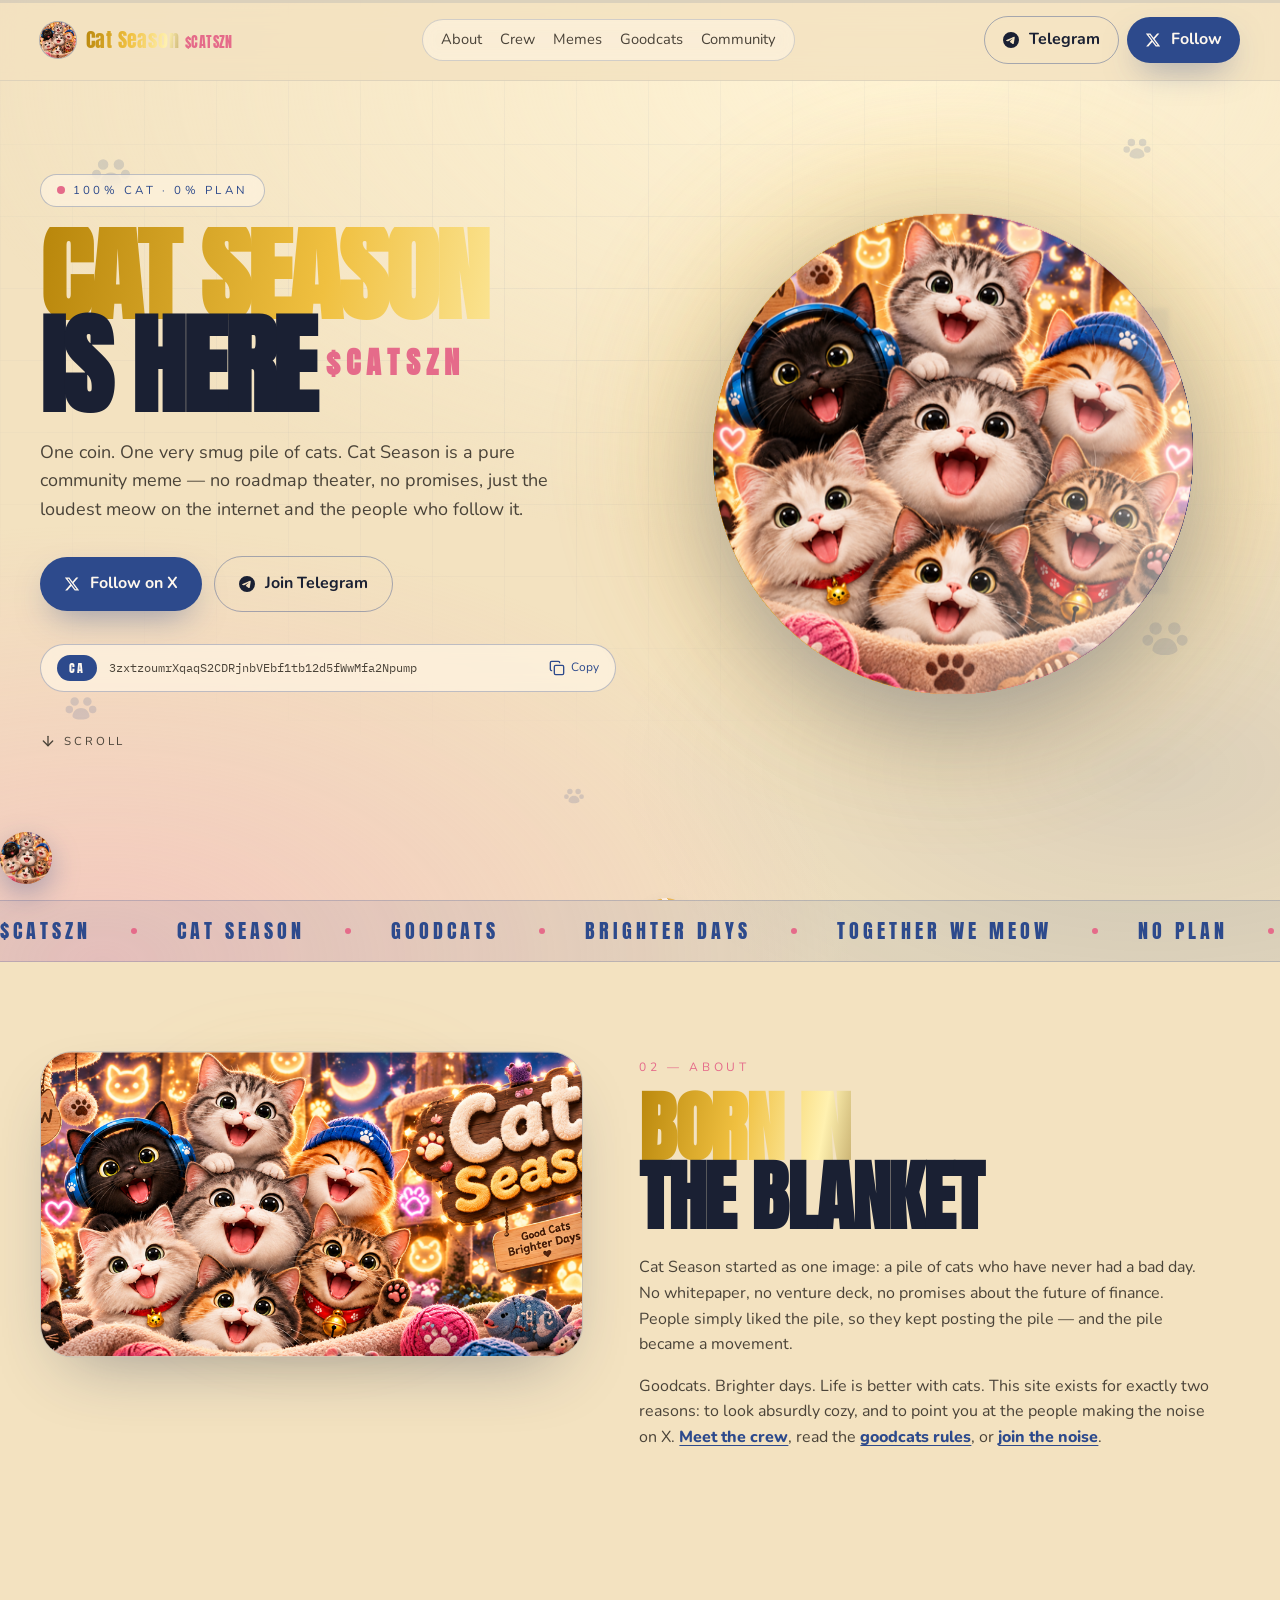
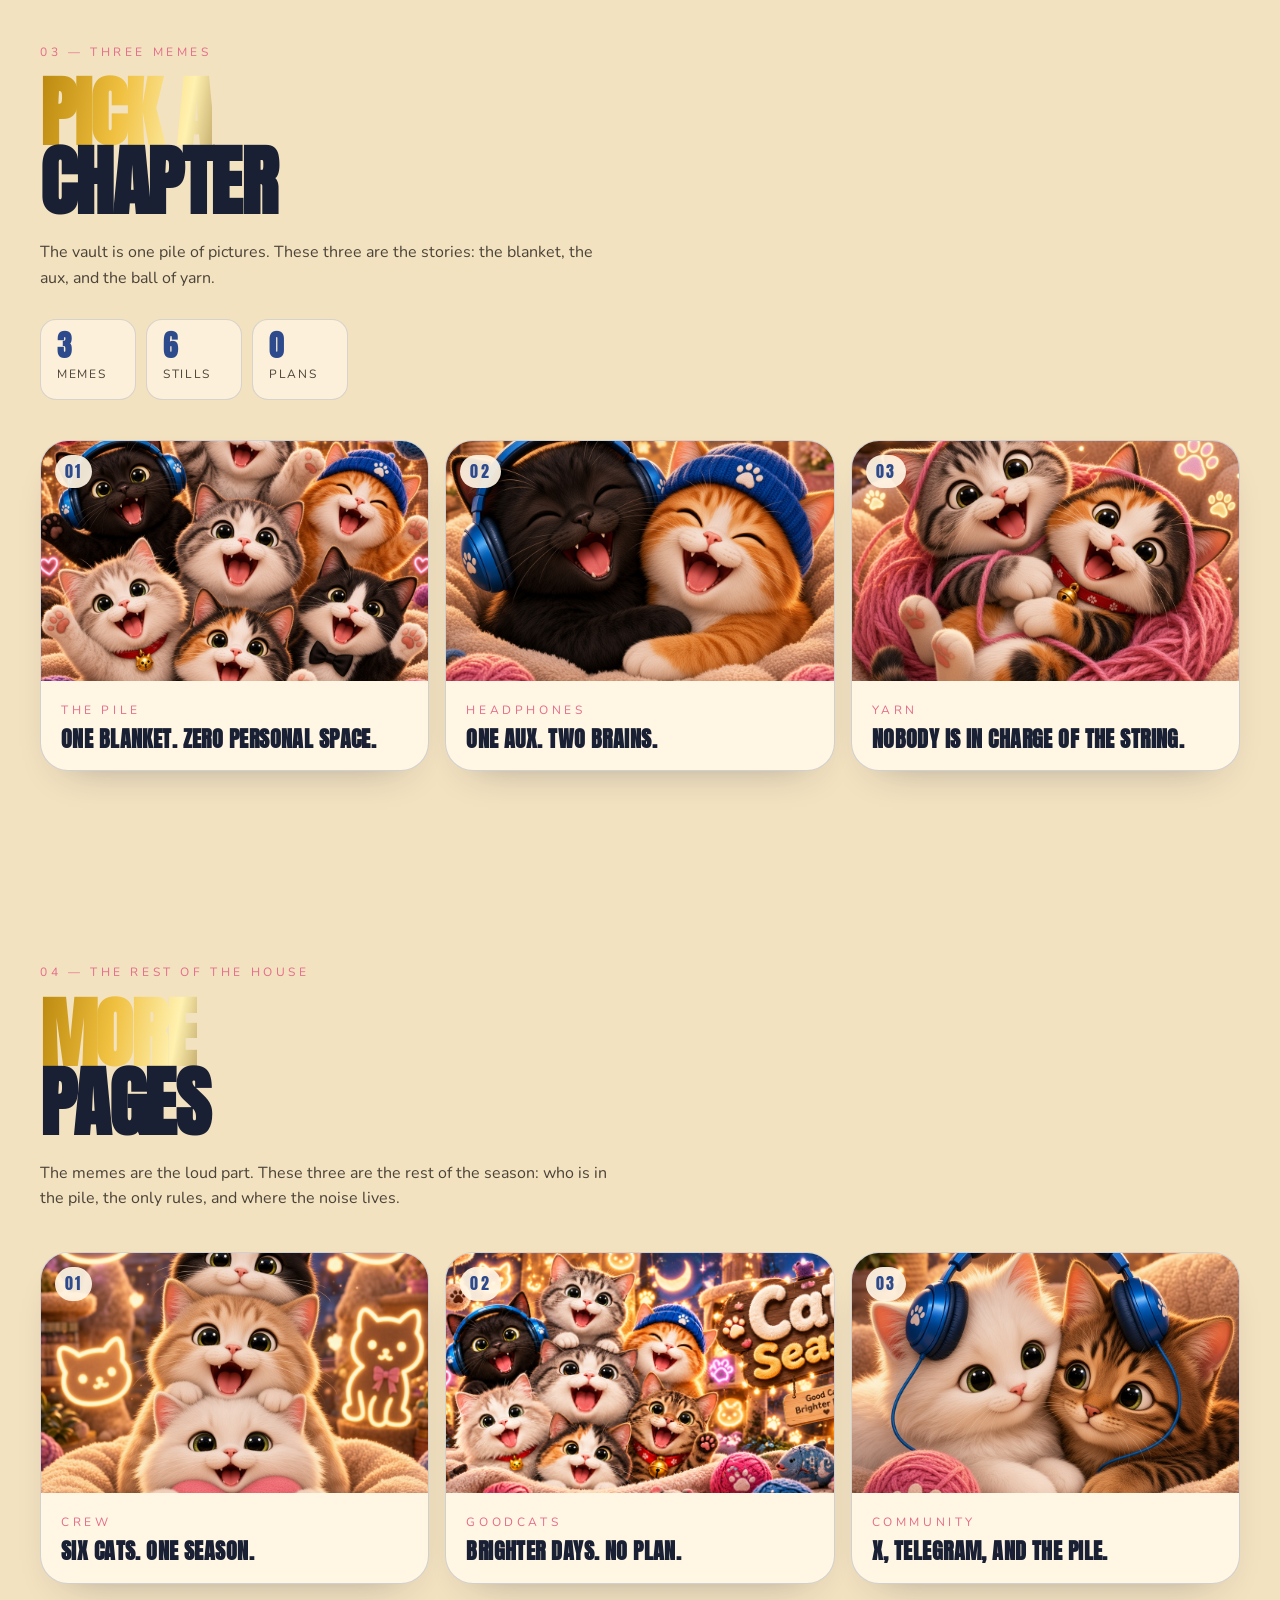
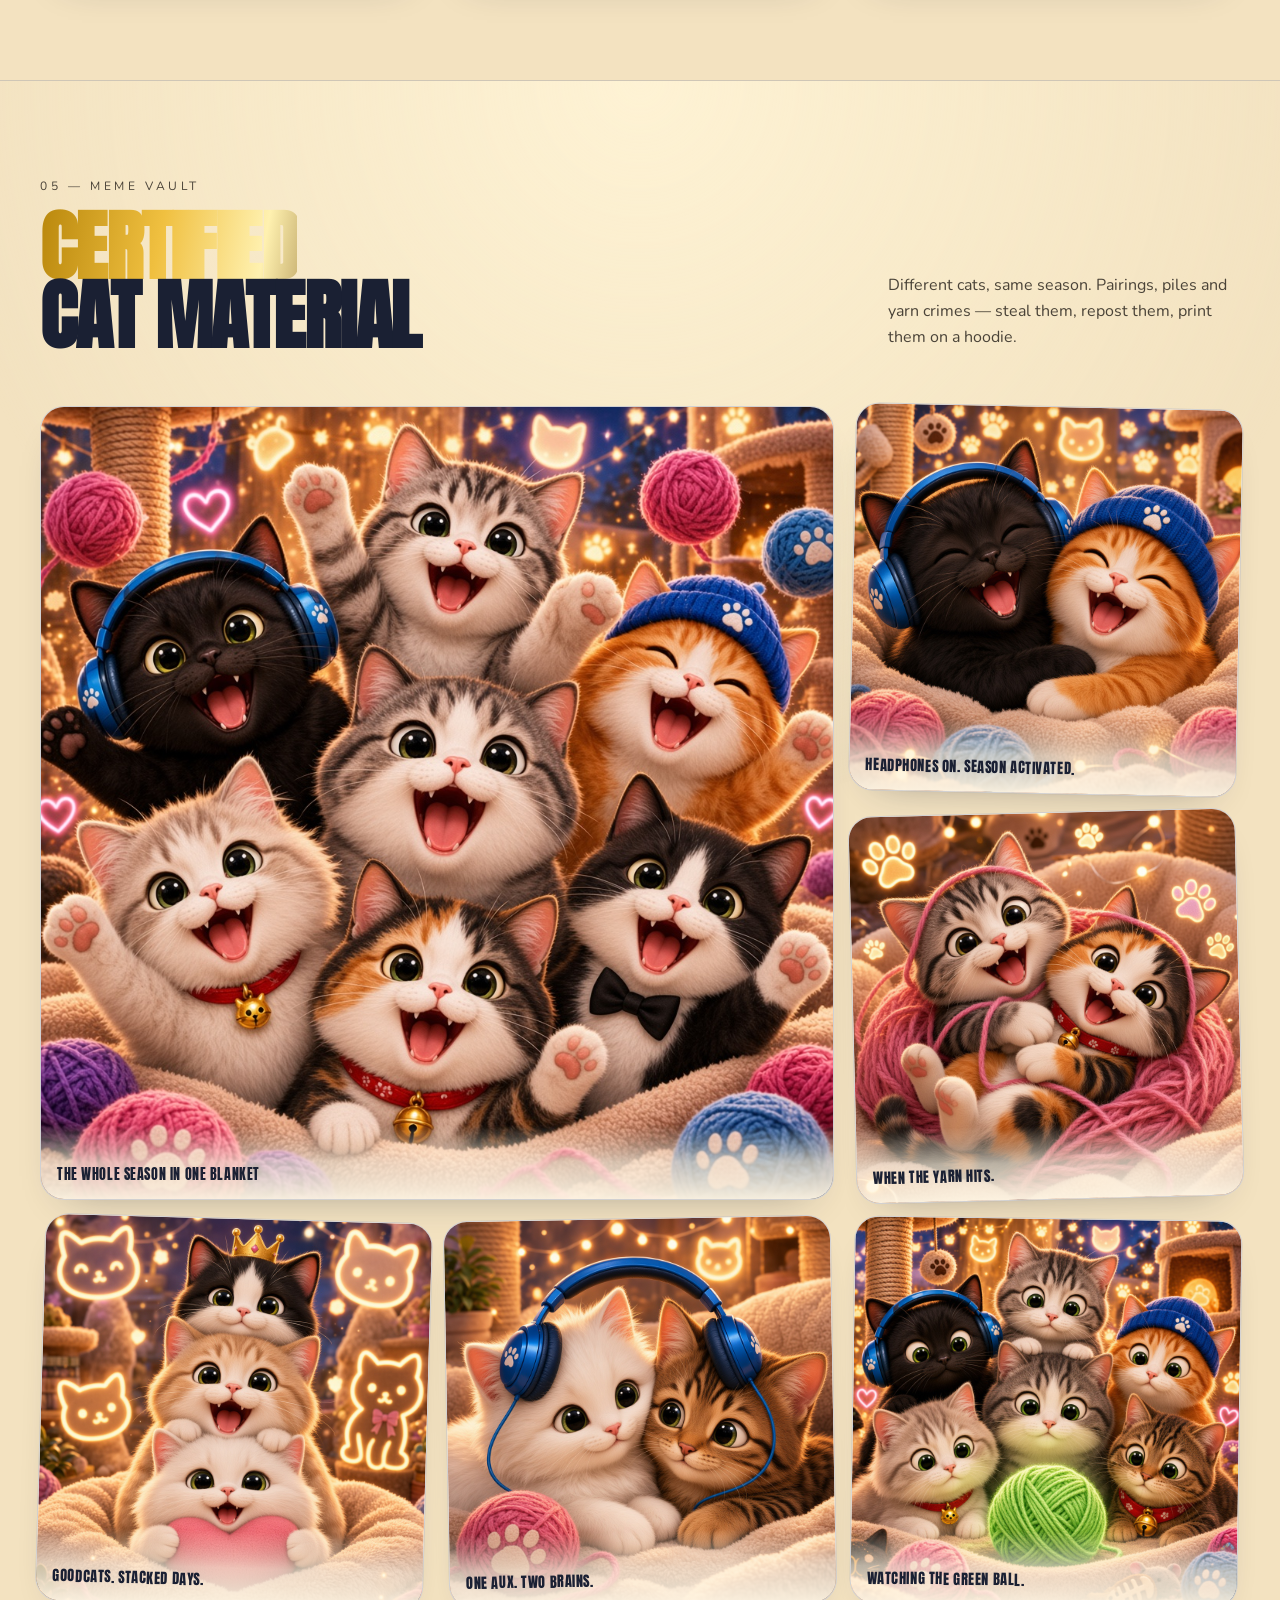
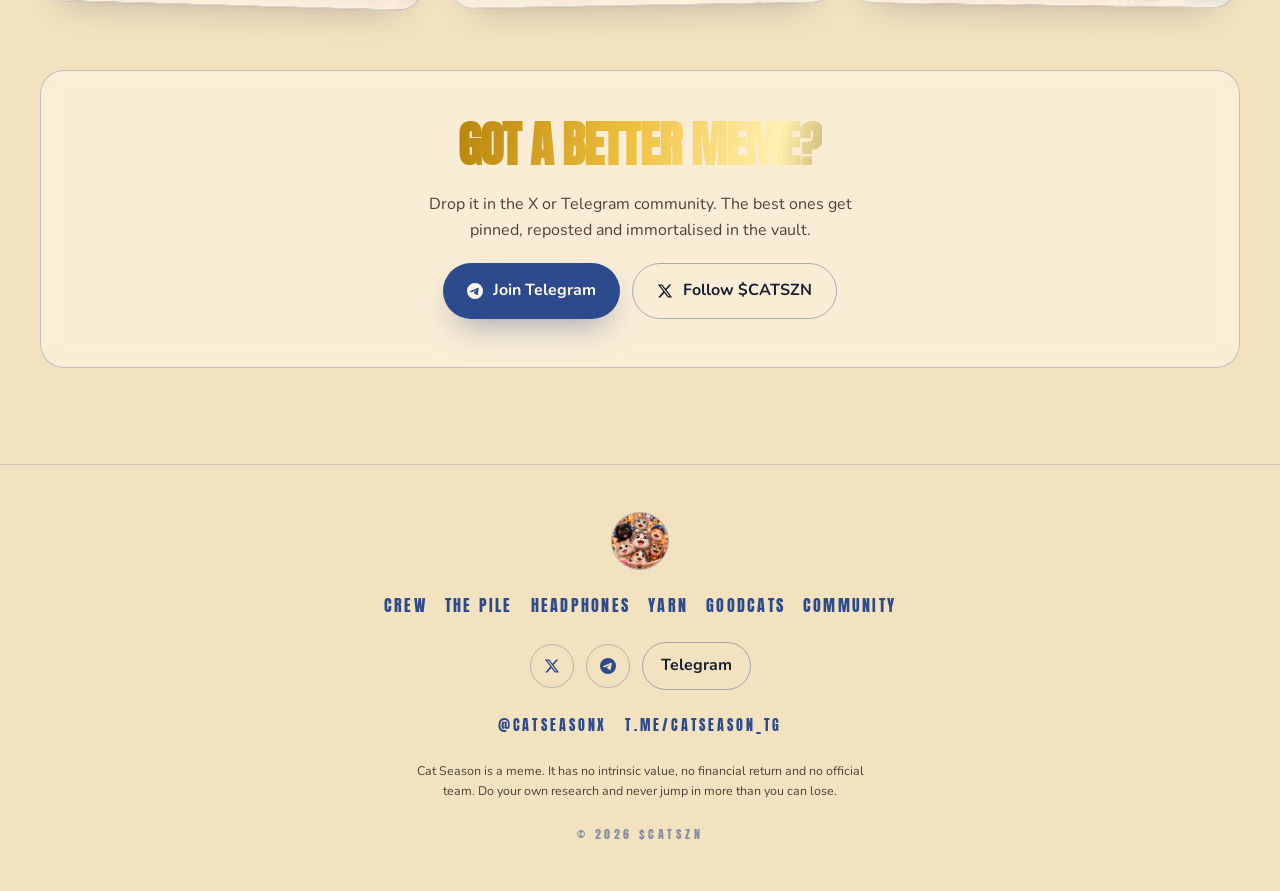
==== commit 8e9a9211: "update" ====
--- a/index.html
+++ b/index.html
@@ -49,7 +49,7 @@
           <svg viewBox="0 0 24 24" aria-hidden="true"><path d="M11.944 0A12 12 0 0 0 0 12a12 12 0 0 0 12 12 12 12 0 0 0 12-12A12 12 0 0 0 12 0a12 12 0 0 0-.056 0zm4.962 7.224c.1-.002.321.023.465.14a.506.506 0 0 1 .171.325c.016.093.036.306.02.472-.18 1.898-.962 6.502-1.36 8.627-.168.9-.499 1.201-.82 1.23-.696.065-1.225-.46-1.9-.902-1.056-.693-1.653-1.124-2.678-1.8-1.185-.78-.417-1.21.258-1.91.177-.184 3.247-2.977 3.307-3.23.007-.032.014-.15-.056-.212s-.174-.041-.249-.024c-.106.024-1.793 1.14-5.061 3.345-.48.33-.913.49-1.302.48-.428-.008-1.252-.241-1.865-.44-.752-.245-1.349-.374-1.297-.789.027-.216.325-.437.893-.663 3.498-1.524 5.83-2.529 6.998-3.014 3.332-1.386 4.025-1.627 4.476-1.635z"></path></svg>
           <span class="btn-label">Telegram</span>
         </a>
-        <a href="https://x.com/catseasonsol_x" target="_blank" rel="noreferrer" class="btn btn-primary">
+        <a href="https://x.com/catseasonx" target="_blank" rel="noreferrer" class="btn btn-primary">
           <svg viewBox="0 0 24 24" aria-hidden="true"><path d="M18.244 2.25h3.308l-7.227 8.26 8.502 11.24H16.17l-5.214-6.817L4.99 21.75H1.68l7.73-8.835L1.254 2.25H8.08l4.713 6.231zm-1.161 17.52h1.833L7.084 4.126H5.117z"></path></svg>
           <span class="btn-label">Follow</span>
         </a>
@@ -78,7 +78,7 @@
           </h1>
           <p class="lede">One coin. One very smug pile of cats. Cat Season is a pure community meme — no roadmap theater, no promises, just the loudest meow on the internet and the people who follow it.</p>
           <div class="actions">
-            <a href="https://x.com/catseasonsol_x" target="_blank" rel="noreferrer" class="btn btn-primary">
+            <a href="https://x.com/catseasonx" target="_blank" rel="noreferrer" class="btn btn-primary">
               <svg viewBox="0 0 24 24" aria-hidden="true"><path d="M18.244 2.25h3.308l-7.227 8.26 8.502 11.24H16.17l-5.214-6.817L4.99 21.75H1.68l7.73-8.835L1.254 2.25H8.08l4.713 6.231zm-1.161 17.52h1.833L7.084 4.126H5.117z"></path></svg>
               Follow on X
             </a>
@@ -309,7 +309,7 @@
               <svg viewBox="0 0 24 24" aria-hidden="true"><path d="M11.944 0A12 12 0 0 0 0 12a12 12 0 0 0 12 12 12 12 0 0 0 12-12A12 12 0 0 0 12 0a12 12 0 0 0-.056 0zm4.962 7.224c.1-.002.321.023.465.14a.506.506 0 0 1 .171.325c.016.093.036.306.02.472-.18 1.898-.962 6.502-1.36 8.627-.168.9-.499 1.201-.82 1.23-.696.065-1.225-.46-1.9-.902-1.056-.693-1.653-1.124-2.678-1.8-1.185-.78-.417-1.21.258-1.91.177-.184 3.247-2.977 3.307-3.23.007-.032.014-.15-.056-.212s-.174-.041-.249-.024c-.106.024-1.793 1.14-5.061 3.345-.48.33-.913.49-1.302.48-.428-.008-1.252-.241-1.865-.44-.752-.245-1.349-.374-1.297-.789.027-.216.325-.437.893-.663 3.498-1.524 5.83-2.529 6.998-3.014 3.332-1.386 4.025-1.627 4.476-1.635z"></path></svg>
               Join Telegram
             </a>
-            <a href="https://x.com/catseasonsol_x" target="_blank" rel="noreferrer" class="btn btn-ghost">
+            <a href="https://x.com/catseasonx" target="_blank" rel="noreferrer" class="btn btn-ghost">
               <svg viewBox="0 0 24 24" aria-hidden="true"><path d="M18.244 2.25h3.308l-7.227 8.26 8.502 11.24H16.17l-5.214-6.817L4.99 21.75H1.68l7.73-8.835L1.254 2.25H8.08l4.713 6.231zm-1.161 17.52h1.833L7.084 4.126H5.117z"></path></svg>
               Follow $CATSZN
             </a>
@@ -331,7 +331,7 @@
         <a href="community.html">Community</a>
       </nav>
       <div class="footer-links">
-        <a href="https://x.com/catseasonsol_x" target="_blank" rel="noreferrer" aria-label="Cat Season on X" class="icon-btn">
+        <a href="https://x.com/catseasonx" target="_blank" rel="noreferrer" aria-label="Cat Season on X" class="icon-btn">
           <svg viewBox="0 0 24 24" aria-hidden="true"><path d="M18.244 2.25h3.308l-7.227 8.26 8.502 11.24H16.17l-5.214-6.817L4.99 21.75H1.68l7.73-8.835L1.254 2.25H8.08l4.713 6.231zm-1.161 17.52h1.833L7.084 4.126H5.117z"></path></svg>
         </a>
         <a href="https://t.me/catseason_tg" target="_blank" rel="noreferrer" aria-label="Cat Season on Telegram" class="icon-btn">
@@ -340,7 +340,7 @@
         <a href="https://t.me/catseason_tg" target="_blank" rel="noreferrer" class="btn btn-ghost">Telegram</a>
       </div>
       <div class="footer-handles">
-        <a href="https://x.com/catseasonsol_x" target="_blank" rel="noreferrer" class="footer-handle">@catseasonsol_x</a>
+        <a href="https://x.com/catseasonx" target="_blank" rel="noreferrer" class="footer-handle">@catseasonx</a>
         <a href="https://t.me/catseason_tg" target="_blank" rel="noreferrer" class="footer-handle">t.me/catseason_tg</a>
       </div>
       <p class="disclaimer">Cat Season is a meme. It has no intrinsic value, no financial return and no official team. Do your own research and never jump in more than you can lose.</p>
--- a/theme.css
+++ b/theme.css
@@ -76,14 +76,17 @@
 .text-gold {
   color: transparent;
   background-image: linear-gradient(
-    172deg,
+    100deg,
     #b8860b 0%,
-    #f0c040 26%,
+    #f0c040 22%,
+    #fff1b0 40%,
     #7a5518 58%,
     #d4a828 100%
   );
+  background-size: 220% 100%;
   -webkit-background-clip: text;
   background-clip: text;
+  animation: gold-shift 5.5s ease-in-out infinite;
 }
 
 /* Header */
@@ -169,9 +172,21 @@
 }
 
 .btn-primary {
+  position: relative;
+  overflow: hidden;
   background: var(--primary);
   color: var(--primary-foreground);
   box-shadow: 0 14px 34px -12px rgba(45, 74, 140, 0.55);
+}
+
+.btn-primary::after {
+  content: "";
+  position: absolute;
+  inset: 0;
+  background: linear-gradient(110deg, transparent 28%, rgba(255, 255, 255, 0.38) 48%, transparent 68%);
+  transform: translateX(-130%);
+  animation: btn-shine 3.6s ease-in-out infinite;
+  pointer-events: none;
 }
 
 .btn-ghost {
@@ -223,6 +238,7 @@
     linear-gradient(90deg, rgba(45, 74, 140, 0.14) 1px, transparent 1px);
   background-size: 72px 72px;
   mask-image: radial-gradient(100% 70% at 50% 30%, black, transparent 75%);
+  animation: grid-drift 26s linear infinite;
 }
 
 .hero-inner {
@@ -1800,6 +1816,153 @@
   }
 }
 
+main,
+.site-footer {
+  position: relative;
+  z-index: 1;
+}
+
+.sky {
+  position: fixed;
+  inset: 0;
+  z-index: 0;
+  overflow: hidden;
+  pointer-events: none;
+}
+
+.sky span {
+  position: absolute;
+  bottom: -40px;
+  animation: float-up var(--dur, 18s) linear infinite;
+  animation-delay: var(--delay, 0s);
+}
+
+.sky i {
+  display: block;
+  border-radius: 999px;
+}
+
+.sky .ball {
+  width: var(--size, 26px);
+  height: var(--size, 26px);
+  background:
+    radial-gradient(circle at 32% 32%, rgba(255, 255, 255, 0.8), transparent 30%),
+    repeating-linear-gradient(45deg, var(--yarn, #e56b8a) 0 5px, #fff6e4 5px 9px);
+  box-shadow: 0 8px 16px rgba(45, 74, 140, 0.18);
+  animation: twirl 3.2s linear infinite;
+}
+
+.sky .light {
+  width: var(--size, 7px);
+  height: var(--size, 7px);
+  background: #fff6d0;
+  box-shadow: 0 0 12px 3px rgba(246, 224, 138, 0.85);
+  animation: twinkle 1.8s ease-in-out infinite;
+}
+
+.paw-stamp {
+  position: fixed;
+  z-index: 45;
+  width: 28px;
+  height: 28px;
+  pointer-events: none;
+  animation: stamp 0.95s ease forwards;
+}
+
+.paw-stamp svg {
+  width: 100%;
+  height: 100%;
+  fill: rgba(45, 74, 140, 0.42);
+}
+
+.scroll-mascot {
+  position: fixed;
+  z-index: 46;
+  bottom: 16px;
+  left: calc(var(--p, 0) * (100% - 68px));
+  width: 52px;
+  height: 52px;
+  pointer-events: none;
+  filter: drop-shadow(0 10px 14px rgba(45, 74, 140, 0.35));
+}
+
+.scroll-mascot img {
+  width: 100%;
+  height: 100%;
+  border-radius: 999px;
+  object-fit: cover;
+  animation: roll 7s linear infinite;
+}
+
+.burst {
+  position: fixed;
+  z-index: 70;
+  width: 10px;
+  height: 10px;
+  margin: -5px 0 0 -5px;
+  border-radius: 999px;
+  pointer-events: none;
+  animation: burst 0.7s ease-out forwards;
+}
+
+.chapter,
+.meme,
+.cat,
+.social-card,
+.beat {
+  transform-style: preserve-3d;
+}
+
+@keyframes gold-shift {
+  0%, 100% { background-position: 0% 50%; }
+  50% { background-position: 100% 50%; }
+}
+
+@keyframes btn-shine {
+  0%, 55% { transform: translateX(-130%); }
+  100% { transform: translateX(130%); }
+}
+
+@keyframes grid-drift {
+  from { background-position: 0 0, 0 0; }
+  to { background-position: 72px 72px, 72px 72px; }
+}
+
+@keyframes float-up {
+  from { transform: translate3d(0, 20vh, 0); }
+  to { transform: translate3d(var(--sway, 20px), -120vh, 0); }
+}
+
+@keyframes twirl {
+  to { transform: rotate(360deg); }
+}
+
+@keyframes twinkle {
+  0%, 100% { opacity: 0.25; transform: scale(0.65); }
+  50% { opacity: 1; transform: scale(1); }
+}
+
+@keyframes stamp {
+  0% { opacity: 0; transform: translate(-50%, -50%) scale(0.35) rotate(var(--rot, 0deg)); }
+  18% { opacity: 0.9; transform: translate(-50%, -50%) scale(1) rotate(var(--rot, 0deg)); }
+  100% { opacity: 0; transform: translate(-50%, -50%) scale(0.85) rotate(var(--rot, 0deg)); }
+}
+
+@keyframes roll {
+  to { transform: rotate(360deg); }
+}
+
+@keyframes burst {
+  to {
+    opacity: 0;
+    transform: translate(var(--dx), var(--dy)) scale(0.4);
+  }
+}
+
+@media (max-width: 700px) {
+  .scroll-mascot { width: 40px; height: 40px; bottom: 10px; }
+}
+
 @media (prefers-reduced-motion: reduce) {
   *,
   *::before,
